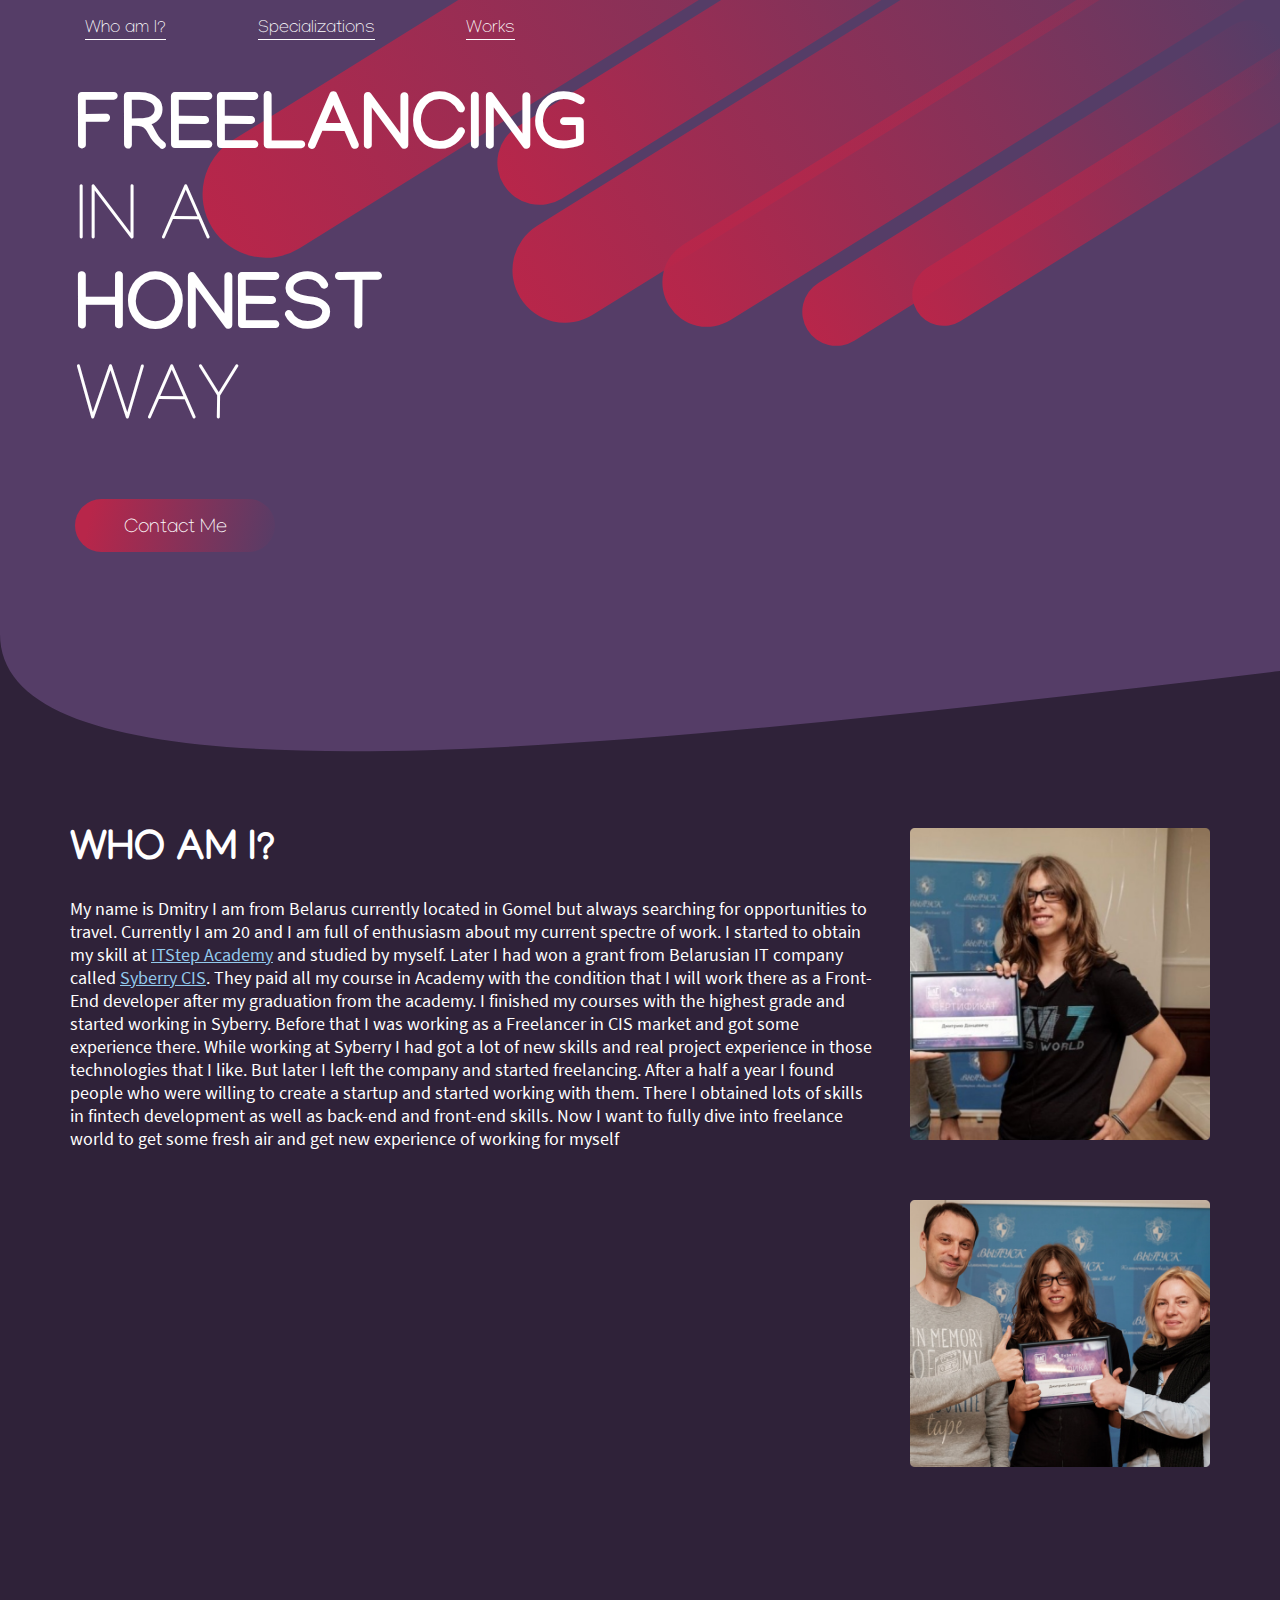
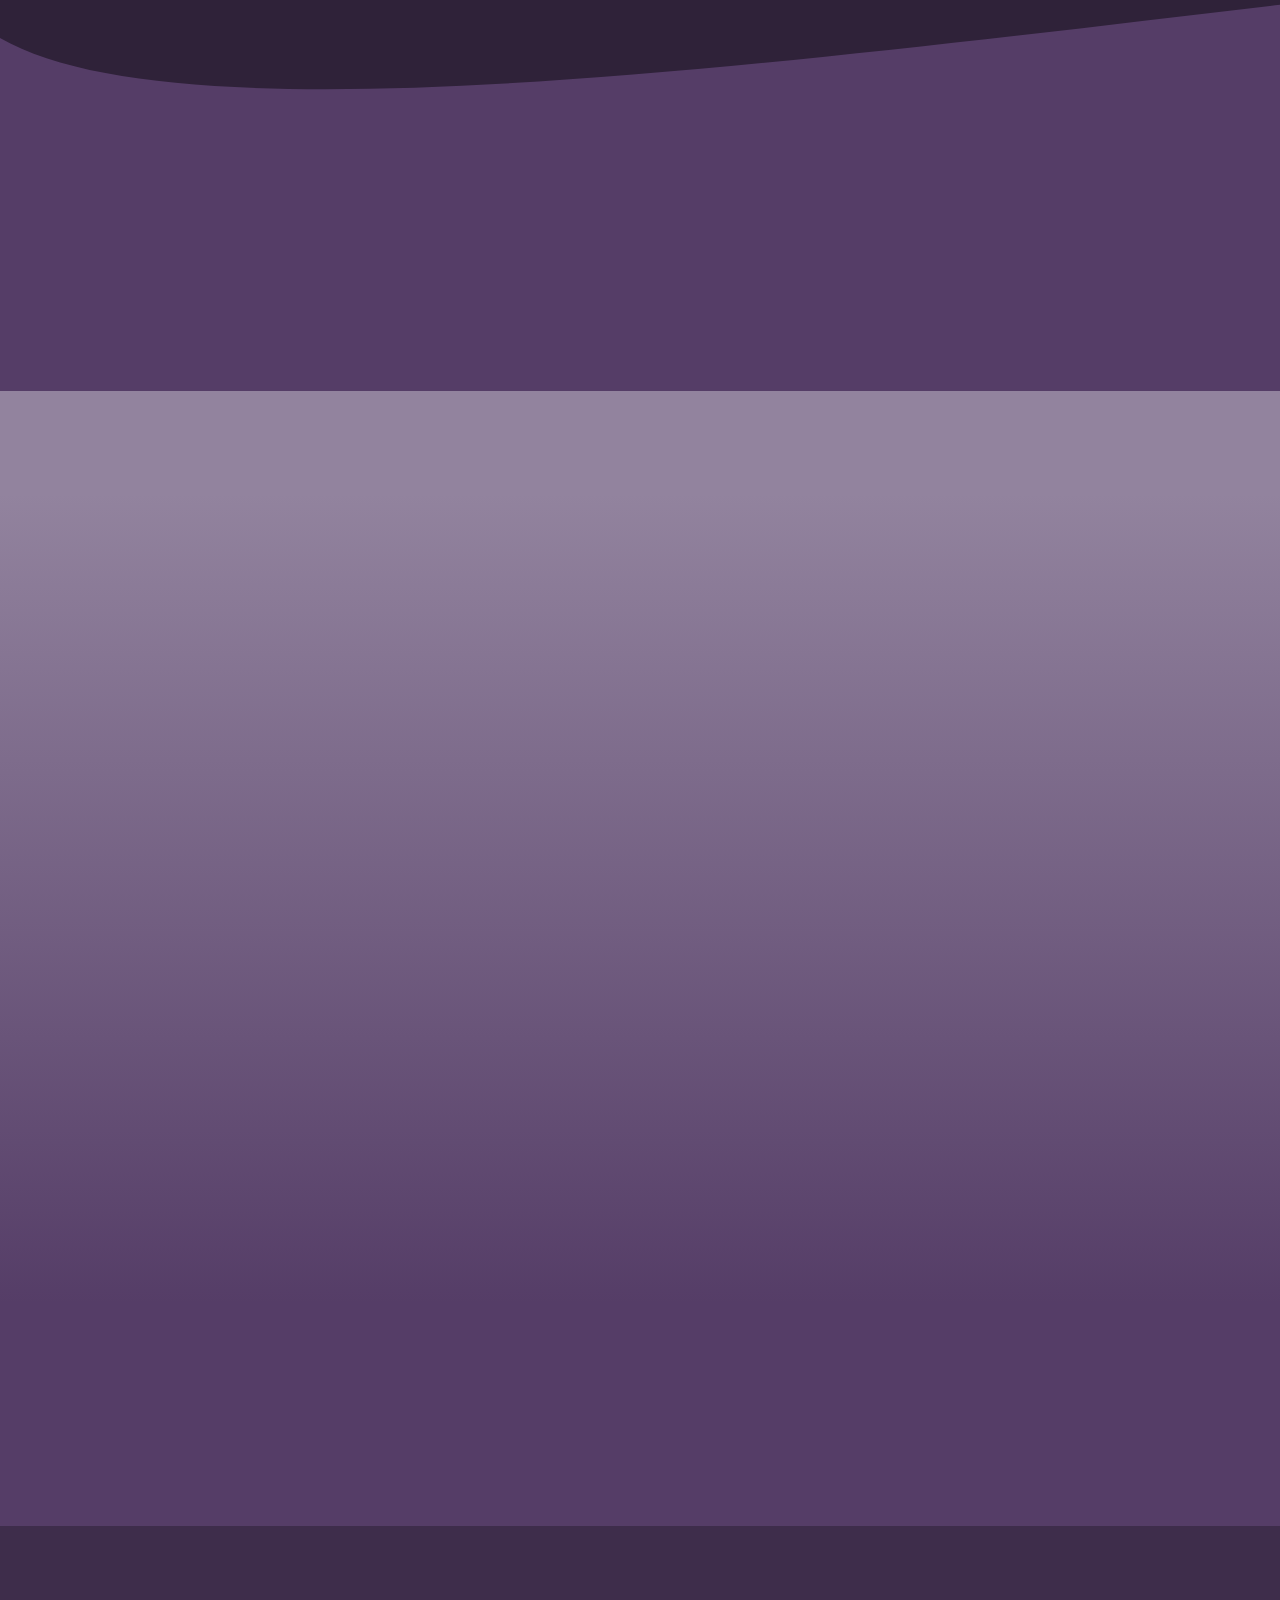
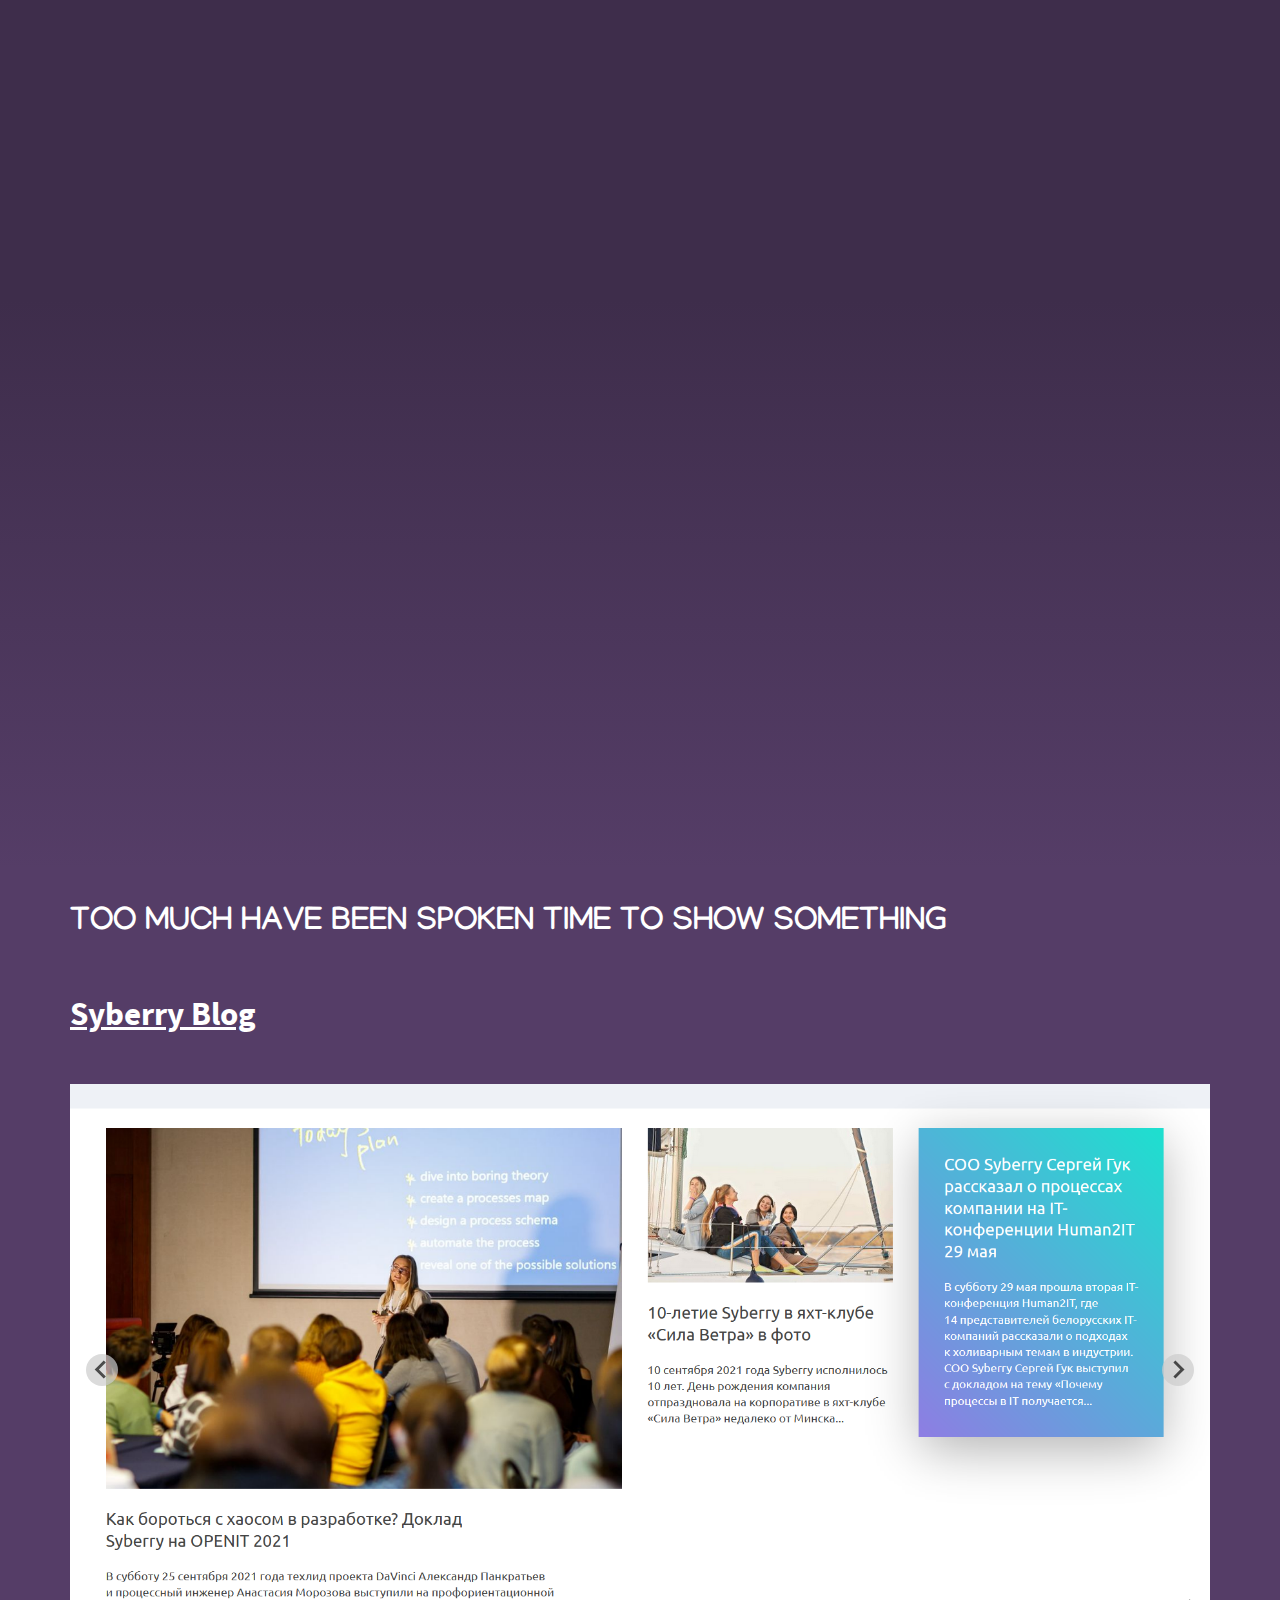
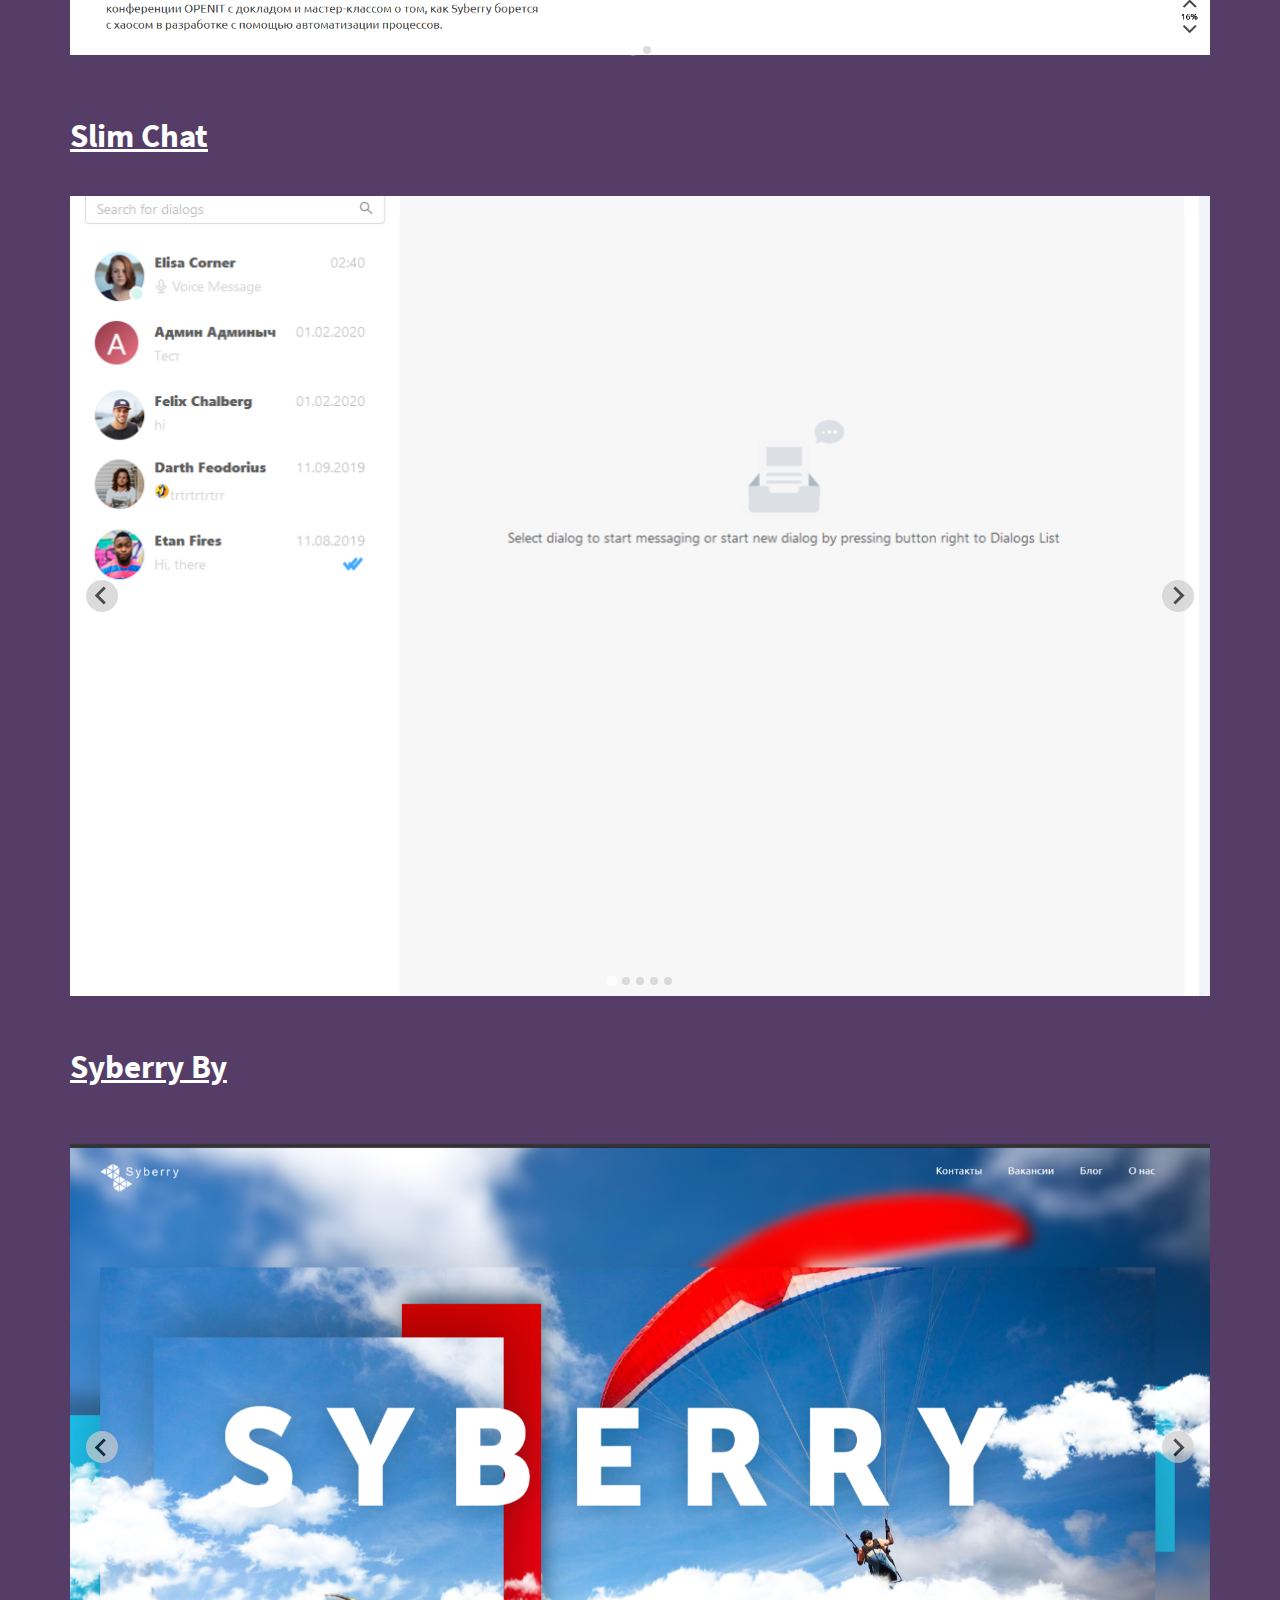
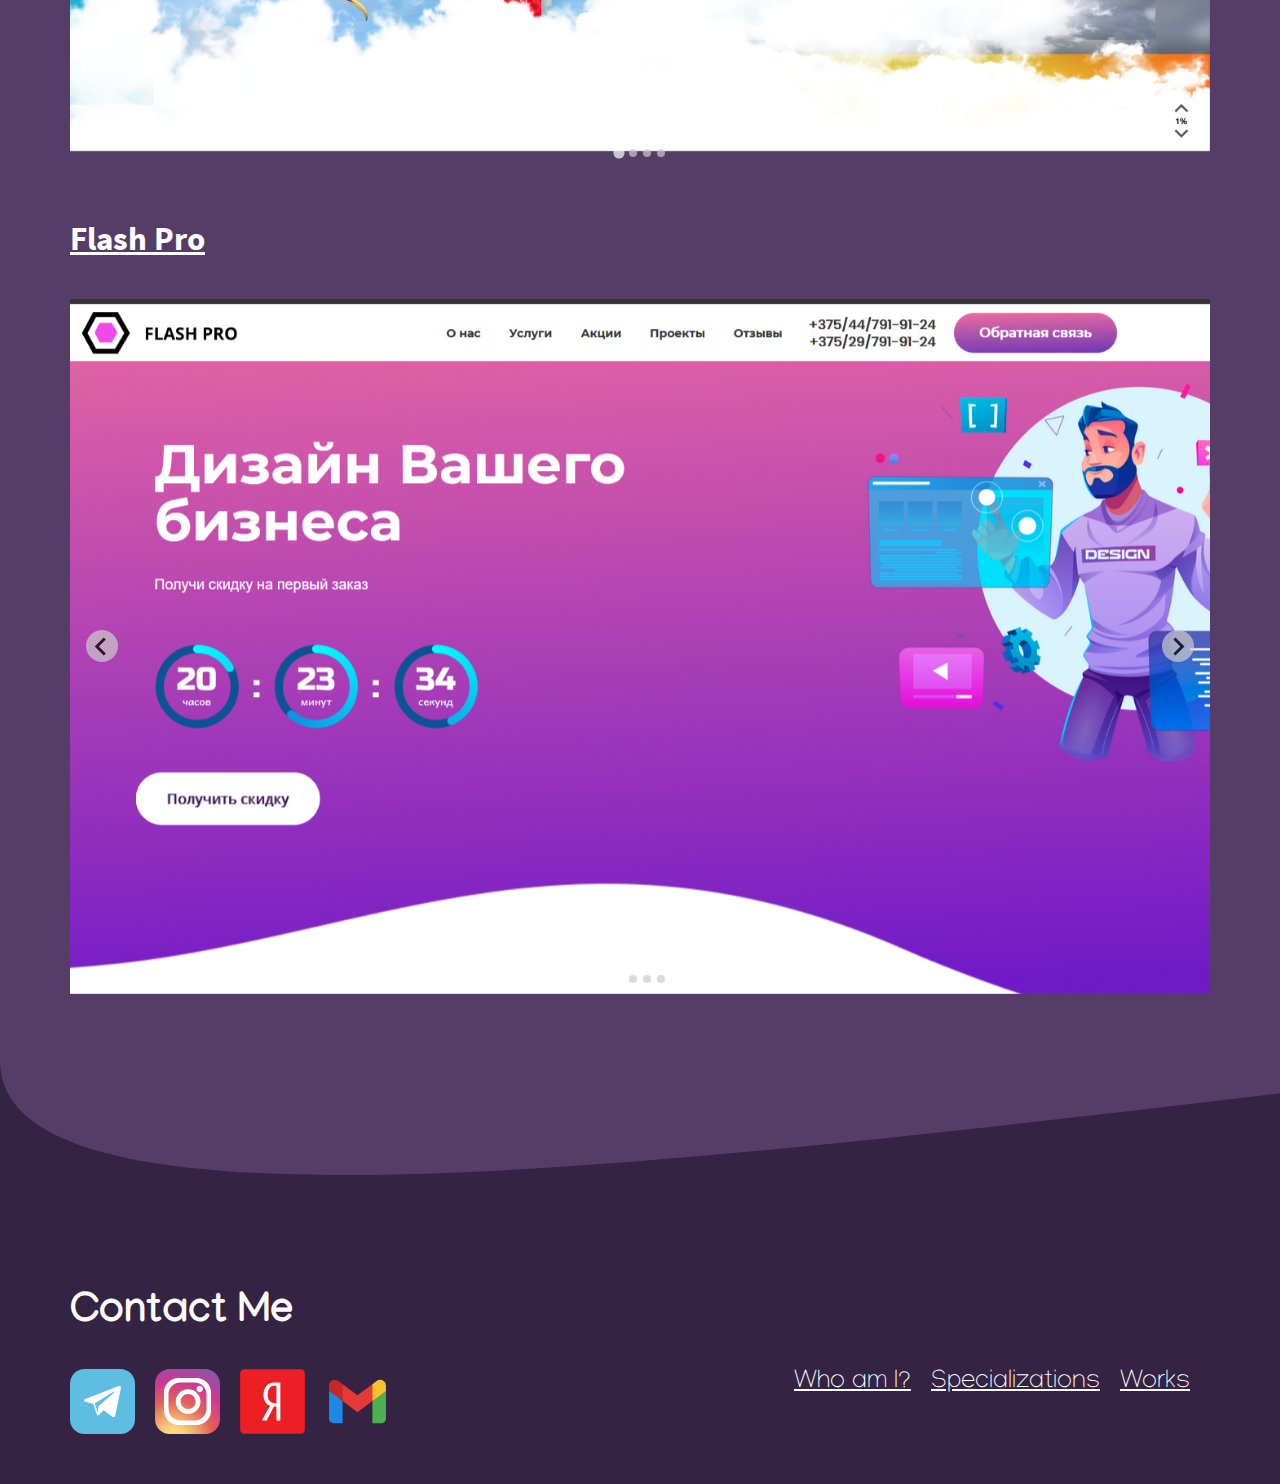
==== index-en.html @ 9a0b32b3 "Add russian version & update info" ====
<!doctype html>
<html lang="en">
<head>
    <meta charset="UTF-8">
    <meta name="viewport"
          content="width=device-width, user-scalable=no, initial-scale=1.0, maximum-scale=1.0, minimum-scale=1.0">
    <meta http-equiv="X-UA-Compatible" content="ie=edge">
    <title>Dmitry Dancevich</title>
    <link rel="stylesheet" href="assets/css/index.css" type="text/css">
</head>
<body>
<header class="header container">
    <nav class="nav animate__animated animate__fadeInDown">
        <a href="#whoami" class="link--scroll nav__item">Who am I?</a>
        <a href="#technologies" class="link--scroll nav__item">Specializations</a>
        <a href="#works" class="link--scroll nav__item">Works</a>
    </nav>
    <div class="header-heading">
        <p class="header-heading__bold animate__animated animate__fadeInLeft">FREELANCING</p>
        <p class="animate__fadeInLeft animate__animated">IN A</p>
        <p class="header-heading__bold animate__animated header-heading__bold--type animate__fadeInLeft">
            HONEST
        </p>
        <p class="animate__fadeInLeft animate__animated">WAY</p>
    </div>
    <a href="mailto:pvrvd0x-mail@yandex.ru" class="header-contact animate__fadeInUp animate__animated">
        <span class="header-contact__text">
            Contact Me
        </span>
    </a>
    <div class="stars">
        <img src="assets/img/star.svg" alt="" class="stars__star animate__animated animate__fadeInTopRight">
        <img src="assets/img/star.svg" alt="" class="stars__star animate__animated animate__fadeInTopRight">
        <img src="assets/img/star.svg" alt="" class="stars__star animate__animated animate__fadeInTopRight">
        <img src="assets/img/star.svg" alt="" class="stars__star animate__animated animate__fadeInTopRight">
        <img src="assets/img/star.svg" alt="" class="stars__star animate__animated animate__fadeInTopRight">
        <img src="assets/img/star.svg" alt="" class="stars__star animate__animated animate__fadeInTopRight">
    </div>
</header>
<main>
    <section id="whoami" class="who-am-i">
        <div class="who-am-i__body">
            <div class="container">
                <div class="who-am-i-columns">
                    <div class="who-am-i-column">
                        <div class="who-am-i-column-item">
                            <h1 class="who-am-i-column-item__title wow animate__animated animate__fadeInLeft">WHO AM I?</h1>
                            <p class="who-am-i-column-item__text wow animate__animated animate__fadeInLeft">
                                My name is Dmitry I am from Belarus currently located in Gomel but always searching for opportunities to travel. Currently I am 20 and I am full of enthusiasm about my current spectre of work.
                                I started to obtain my skill at
                                <a href="https://itstep.by" class="who-am-i-column-item__link">ITStep Academy</a> and studied by myself. Later I had won a grant from Belarusian IT company called
                                <a href="https://syberry.by" class="who-am-i-column-item__link">Syberry CIS</a>. They paid all my course
                                in Academy with the condition that I will work there as a Front-End developer after my graduation from the academy. I finished my courses with the highest grade and started working in Syberry. Before that I was working as a Freelancer in CIS market and got some experience there. While working at Syberry I had got a lot of new skills and real project experience in those technologies that I like. But later I left the company and started freelancing. After a half a year I found people who were willing to create a startup and started working with them. There I obtained lots of skills in fintech development as well as back-end and front-end skills. Now I want to fully dive into freelance world to get some fresh air and get new experience of working for myself
                            </p>
                            <br>
                            <p class="who-am-i-column-item__text wow animate__animated animate__fadeInLeft">
                                All that time took me for about 2 years of unending practice and development of my soft and hard skills. I can say that most of the tasks that are there in the Web can be easily handled by me.
                                I am full of enthusiasm to work and develop my skill with new projects and people. During this 2 years I have learnt a lot of new in the World of Web Development and learnt to obtain new skills super fast and this is the object of my pride
                            </p>
                        </div>
                        <div class="who-am-i-column-item">
                            <h1 class="who-am-i-column-item__title wow animate__animated animate__fadeInLeft">WHAT DO I OFFER</h1>
                            <p class="who-am-i-column-item__text wow animate__animated animate__fadeInLeft">
                                I specialize in Web Development and UI/UX Design. I have obtained all my skills during my study at ITStep Academy while attending school. My strengths are: FrontEnd, Backend applications and UI Mockups/Wireframes creation. Mostly I like these directions in the whole spectre of my interests.
                            </p>
                        </div>
                    </div>
                    <div class="who-am-i-column display-md-block">
                        <div class="who-am-i-column-item">
                            <img src="assets/img/who-am-i-img-1.png" alt="Error" class="who-am-i-column-item__img animate__animated animate__fadeInRight">
                        </div>
                        <div class="who-am-i-column-item">
                            <img src="assets/img/who-am-i-img-2.png" alt="Error" class="who-am-i-column-item__img animate__animated animate__fadeInRight">
                        </div>
                    </div>
                </div>
            </div>
        </div>
    </section>
    <section id="technologies" class="technologies">
        <h1 class="technologies__title wow animate__animated animate__fadeInDown">WITH WHAT TECHNOLOGIES DO I WORK</h1>
        <h4 class="technologies__subtitle wow animate__animated animate__fadeInDown">All technologies I fell in love with and which are my cores right now</h4>
        <h3 class="technologies__section-title wow animate__animated animate__fadeInUp">Front-End</h3>
        <div class="technologies-block front-end">
            <div class="technologies-items container">
                <div class="technologies-item animate__animated wow animate__fadeInUp technologies-item--js">
                    <img src="assets/img/js.svg" alt="" class="technologies-item__img">
                    <h3 class="technologies-item__title">JavaScript</h3>
                    <span class="technologies-item__text">
                        JavaScript is my favourite programming language and I use it on a regular basis. I have a lot of experience of working with it and developing awesome interfaces with it
                    </span>
                </div>
                <div class="technologies-item animate__animated wow animate__fadeInUp technologies-item--react" data-wow-delay=".5s">
                    <img src="assets/img/react.svg" alt="" class="technologies-item__img">
                    <h3 class="technologies-item__title">React</h3>
                    <span class="technologies-item__text">
                        I consider React as the best JavaScript library at the moment so I really like its simplicity and excellently supported ecosystem
                    </span>
                </div>
                <div class="technologies-item animate__animated wow animate__fadeInUp technologies-item--bulma" data-wow-delay="1s">
                    <img src="assets/img/bulma.svg" alt="" class="technologies-item__img">
                    <h3 class="technologies-item__title">Bulma</h3>
                    <span class="technologies-item__text">
                        Bulma is a brand new CSS library with a lot of usable components and styles. It is built on flexbox what makes it a perfect choice for me
                    </span>
                </div>
                <div class="technologies-item animate__animated wow animate__fadeInUp technologies-item--bootstrap" data-wow-delay="1.5s">
                    <img src="assets/img/bootstrap.svg" alt="" class="technologies-item__img">
                    <h3 class="technologies-item__title">Bootstrap</h3>
                    <span class="technologies-item__text">
                        Bootstrap is №2 CSS Library for me. I choose bootstrap when if it is required by the conditions of project or for better code support (Because Bootstrap is more popular than Bulma)
                    </span>
                </div>
                <div class="technologies-item animate__animated wow animate__fadeInUp technologies-item--jquery" data-wow-delay="2s">
                    <img src="assets/img/jquery.svg" alt="" class="technologies-item__img">
                    <h3 class="technologies-item__title">jQuery</h3>
                    <span class="technologies-item__text">
                        Despite jQuery is rather old for modern Front-End but sometimes some projects need it. And happily I have both experience in it and the experience of doing the same things in vanilla JS
                    </span>
                </div>
                <div class="technologies-item animate__animated wow animate__fadeInUp technologies-item--angular" data-wow-delay="2.5s">
                    <img src="assets/img/angular.svg" alt="" class="technologies-item__img">
                    <h3 class="technologies-item__title">Angular</h3>
                    <span class="technologies-item__text">
                        Angular is quite a handy solution for large applications. I got acquainted with it during my work in Fintech startup and liked its architecture.
                    </span>
                </div>
            </div>
        </div>
        <h3 class="technologies__section-title wow animate__animated animate__fadeInUp">Back-End</h3>
        <div class="technologies-block back-end">
            <div class="technologies-items container">
                <div class="technologies-item wow animate__animated animate__fadeInUp technologies-item--node">
                    <img src="assets/img/node.svg" alt="" class="technologies-item__img">
                    <h3 class="technologies-item__title">NodeJS</h3>
                    <span class="technologies-item__text">
                        As JavaScript is my favourite language I prefer using NodeJS as a Back-End platform for my applications. It is really fast and comfortable to work with
                    </span>
                </div>
                <div class="technologies-item wow animate__animated animate__fadeInUp technologies-item--php" data-wow-delay=".5s">
                    <img src="assets/img/php.svg" alt="" class="technologies-item__img">
                    <h3 class="technologies-item__title">PHP</h3>
                    <span class="technologies-item__text">
                        PHP is still the most usable language for back-end in question of developing projects of any scale. I like it and use regularly
                    </span>
                </div>
                <div class="technologies-item wow animate__animated animate__fadeInUp technologies-item--opencart" data-wow-delay="1s">
                    <img src="assets/img/opencart.svg" alt="" class="technologies-item__img">
                    <h3 class="technologies-item__title">Opencart</h3>
                    <span class="technologies-item__text">
                        Opencart is a great choice for ecommerce website and in my projects in these are usually built on it
                    </span>
                </div>
                <div class="technologies-item wow animate__animated animate__fadeInUp technologies-item--wordpress" data-wow-delay="1.5s">
                    <img src="assets/img/wordpress.svg" alt="" class="technologies-item__img">
                    <h3 class="technologies-item__title">Wordpress</h3>
                    <span class="technologies-item__text">
                        Wordpress is the most popular CMS at the moment and it gives the ability to quickly create website with everything needed
                    </span>
                </div>
                <div class="technologies-item wow animate__animated animate__fadeInUp technologies-item--python" data-wow-delay="2s">
                    <img src="assets/img/python.svg" alt="" class="technologies-item__img">
                    <h3 class="technologies-item__title">Python</h3>
                    <span class="technologies-item__text">
                        Python is world's most popular language nowadays and is used in variety of spheres. The syntax and developing speed are tremendous and I adore using it.
                    </span>
                </div>
                <div class="technologies-item wow animate__animated animate__fadeInUp technologies-item--django" data-wow-delay="2.5s">
                    <img src="assets/img/django.svg" alt="" class="technologies-item__img">
                    <h3 class="technologies-item__title">DJango</h3>
                    <span class="technologies-item__text">
                        Django is the most popular Python Web Framework for back-end. The architecture makes its extremely usable and supportable and these features are the most important to me.
                    </span>
                </div>
            </div>
        </div>
    </section>
    <section id="works" class="works">
        <div class="container">
            <h1 class="works__title">TOO MUCH HAVE BEEN SPOKEN TIME TO SHOW SOMETHING</h1>
            <div class="works-work">
                <h4 class="works-work__title"><a href="https://blog.syberry.by" class="works-work__link">Syberry Blog</a></h4>
                <div class="works-work-slider syberry-blog splide">
                    <div class="works-work-slider__track splide__track">
                        <div class="works-work-slider__list splide__list">
                            <div class="works-work-slider__slide splide__slide">
                                <img src="assets/img/syberry-blog/slide01.PNG" alt="" class="works-work-slider__img">
                            </div>
                            <div class="works-work-slider__slide splide__slide">
                                <img src="assets/img/syberry-blog/slide02.PNG" alt="" class="works-work-slider__img">
                            </div>
                        </div>
                    </div>
                </div>
            </div>
            <div class="works-work">
                <h4 class="works-work__title"><a href="https://slim-chat.herokuapp.com" class="works-work__link">Slim Chat</a></h4>
                <div class="works-work-slider slim-chat splide">
                    <div class="works-work-slider__track splide__track">
                        <div class="works-work-slider__list splide__list">
                            <div class="works-work-slider__slide splide__slide">
                                <img src="assets/img/slim-chat/slide01.PNG" alt="" class="works-work-slider__img">
                            </div>
                            <div class="works-work-slider__slide splide__slide">
                                <img src="assets/img/slim-chat/slide02.PNG" alt="" class="works-work-slider__img">
                            </div>
                            <div class="works-work-slider__slide splide__slide">
                                <img src="assets/img/slim-chat/slide03.PNG" alt="" class="works-work-slider__img">
                            </div>
                            <div class="works-work-slider__slide splide__slide">
                                <img src="assets/img/slim-chat/slide04.PNG" alt="" class="works-work-slider__img">
                            </div>
                            <div class="works-work-slider__slide splide__slide">
                                <img src="assets/img/slim-chat/slide05.PNG" alt="" class="works-work-slider__img">
                            </div>
                        </div>
                    </div>
                </div>
            </div>
            <div class="works-work">
                <h4 class="works-work__title"><a href="https://syberry.by" class="works-work__link">Syberry By</a></h4>
                <div class="works-work-slider syberry-by splide">
                    <div class="works-work-slider__track splide__track">
                        <div class="works-work-slider__list splide__list">
                            <div class="works-work-slider__slide splide__slide">
                                <img src="assets/img/syberry-by/slide01.PNG" alt="" class="works-work-slider__img">
                            </div>
                            <div class="works-work-slider__slide splide__slide">
                                <img src="assets/img/syberry-by/slide02.PNG" alt="" class="works-work-slider__img">
                            </div>
                            <div class="works-work-slider__slide splide__slide">
                                <img src="assets/img/syberry-by/slide03.PNG" alt="" class="works-work-slider__img">
                            </div>
                            <div class="works-work-slider__slide splide__slide">
                                <img src="assets/img/syberry-by/slide04.PNG" alt="" class="works-work-slider__img">
                            </div>
                        </div>
                    </div>
                </div>
            </div>
            <div class="works-work">
                <h4 class="works-work__title"><a href="https://flash-pro.by" class="works-work__link">Flash Pro</a></h4>
                <div class="works-work-slider flash-pro splide">
                    <div class="works-work-slider__track splide__track">
                        <div class="works-work-slider__list splide__list">
                            <div class="works-work-slider__slide splide__slide">
                                <img src="assets/img/flash-pro/slide01.PNG" alt="" class="works-work-slider__img">
                            </div>
                            <div class="works-work-slider__slide splide__slide">
                                <img src="assets/img/flash-pro/slide02.PNG" alt="" class="works-work-slider__img">
                            </div>
                            <div class="works-work-slider__slide splide__slide">
                                <img src="assets/img/flash-pro/slide03.PNG" alt="" class="works-work-slider__img">
                            </div>
                            <div class="works-work-slider__slide splide__slide">
                                <img src="assets/img/flash-pro/slide04.PNG" alt="" class="works-work-slider__img">
                            </div>
                        </div>
                    </div>
                </div>
            </div>
        </div>
    </section>
</main>
<footer class="footer">
    <div class="footer__body">
        <div class="container">
            <h1 class="footer__title">Contact Me</h1>
            <div class="footer__links">
                <div class="footer-contacts">
                    <a href="https://t.me/DMessiah" class="footer-contacts__link">
                        <img src="assets/img/telegram.svg" alt="" class="footer-contacts__icon">
                    </a>
                    <a href="https://www.instagram.com/anarchy_son_/" class="footer-contacts__link">
                        <img src="assets/img/instagram.svg" alt="" class="footer-contacts__icon">
                    </a>
                    <a href="mailto:pvrvd0x-mail@yandex.ru" class="footer-contacts__link">
                        <img src="assets/img/yandex-mail.svg" alt="" class="footer-contacts__icon">
                    </a>
                    <a href="mailto:johnsneg03@gmail.com" class="footer-contacts__link">
                        <img src="assets/img/gmail.svg" alt="" class="footer-contacts__icon">
                    </a>
                </div>
                <div class="footer-nav">
                    <a href="#whoami" class="link--scroll footer-nav__link">Who am I?</a>
                    <a href="#technologies" data-id="technologies" class="link--scroll footer-nav__link">Specializations</a>
                    <a href="#works" data-id="works" class="link--scroll footer-nav__link">Works</a>
                </div>
            </div>
        </div>
    </div>
</footer>
<script src="assets/js/index.min.js"></script>
<script>
    new WOW().init();

    const splideOptions = {
        type         : 'loop',
        autoplay     : true,
        perPage      : 1,
        pauseOnHover : false,
        resetProgress: false,
    }

    document.querySelectorAll('.splide').forEach(element => {
        new Splide('.' + element.classList[1], splideOptions).mount();
    })
</script>
</body>
</html>
---- assets/css/index.css ----
html {
  box-sizing: border-box;
}

html, body {
  overflow-x: hidden;
}

*,
*::after,
*::before {
  box-sizing: inherit;
}

ul[class],
ol[class] {
  padding: 0;
}

body,
h1,
h2,
h3,
h4,
h5,
h6,
p,
ul[class],
ol[class],
li,
figure,
figcaption,
blockquote,
dl,
dd {
  margin: 0;
}

ul[class] {
  list-style: none;
}

img {
  display: block;
}

input,
button,
textarea,
select {
  font: inherit;
}

button {
  cursor: pointer;
  border: 0;
  background-color: transparent;
}

a {
  text-decoration: none;
  color: #FFFFFF;
}
a:focus {
  color: #FFFFFF;
}

html {
  scroll-behavior: smooth;
}

body {
  background-color: #553D67;
}

.container {
  padding-right: 15px;
  padding-left: 15px;
  margin-right: auto;
  margin-left: auto;
}

@media (min-width: 768px) {
  .container {
    width: 750px;
  }
}
@media (min-width: 992px) {
  .container {
    width: 970px;
  }
}
@media (min-width: 1200px) {
  .container {
    width: 1170px;
  }
}
@media screen and (max-width: 768px) {
  .display-md-block {
    display: none;
  }
}
@media screen and (min-width: 768px) {
  .display-md-block {
    display: block;
  }
}

@font-face {
  font-family: "Manjari";
  src: url("../fonts/Manjari-Regular.ttf") format("truetype");
}
@font-face {
  font-family: "Manjari-Thin";
  src: url("../fonts/Manjari-Thin.ttf") format("truetype");
}
@font-face {
  font-family: "Manjari-Bold";
  src: url("../fonts/Manjari-Bold.ttf") format("truetype");
}
@font-face {
  font-family: "Source-Sans-Regular";
  src: url("../fonts/SourceSansPro-Regular.ttf") format("truetype");
}
@font-face {
  font-family: "Source-Sans-Bold";
  src: url("../fonts/SourceSansPro-Bold.ttf") format("truetype");
}
.header {
  display: flex;
  flex-direction: column;
  padding: 20px;
}

.nav {
  padding: 0 10px;
  display: flex;
  justify-content: space-between;
  position: relative;
  font-size: 14px;
}
.nav__item {
  font-family: "Manjari-Thin", sans-serif;
  position: relative;
}
.nav__item::after {
  display: block;
  content: "";
  position: absolute;
  height: 1px;
  width: 100%;
  bottom: -1px;
  background-color: #FFFFFF;
}
@media screen and (min-width: 768px) {
  .nav {
    width: 450px;
    font-size: 18px;
  }
}

.header-heading {
  color: #FFFFFF;
  font-family: "Manjari-Thin";
  font-size: 45px;
  margin-top: 50px;
  font-weight: 100;
}
.header-heading__bold {
  font-family: "Manjari-Bold";
  font-weight: 900;
}
@media screen and (min-width: 768px) {
  .header-heading {
    font-size: 80px;
  }
}

.header-contact {
  background: linear-gradient(101.74deg, #b8264a 8.53%, transparent 101.26%);
  -webkit-border-radius: 60px;
  -moz-border-radius: 60px;
  border-radius: 60px;
  width: 200px;
  padding: 12px 30px;
  margin: 50px auto auto;
}
.header-contact__text {
  font-family: "Manjari-Thin", sans-serif;
  font-weight: 100;
  color: #FFFFFF;
  font-size: 20px;
  margin-top: 7px;
  display: block;
  text-align: center;
}
@media screen and (min-width: 576px) {
  .header-contact {
    margin: 50px 0 0;
  }
}

.stars {
  position: absolute;
  z-index: -1;
  top: 0;
  right: 0;
  width: 100%;
  height: 100%;
}
.stars__star {
  position: absolute;
  transition: transform 0.5s ease-in-out, left 0.5s ease-in-out, top 0.5s ease-in-out;
}
.stars__star:nth-child(1) {
  top: -107px;
  left: 55px;
  width: 400px;
}
.stars__star:nth-child(2) {
  width: 300px;
  left: 150px;
  top: -15px;
}
.stars__star:nth-child(3) {
  width: 445px;
  left: 160px;
  top: -15px;
}
.stars__star:nth-child(4) {
  width: 335px;
  left: 250px;
  top: 40px;
}
.stars__star:nth-child(5) {
  width: 185px;
  top: 185px;
  left: 270px;
}
.stars__star:nth-child(6) {
  width: 148px;
  top: 205px;
  left: 305px;
}
@media screen and (min-width: 768px) {
  .stars__star:nth-child(1) {
    top: -25vw;
    left: -30vw;
    width: calc(400px + 50%);
  }
  .stars__star:nth-child(2) {
    width: calc(300px + 50%);
    left: -2vw;
    top: -20vw;
  }
  .stars__star:nth-child(3) {
    width: calc(445px + 50%);
    left: 0;
    top: -18vw;
  }
  .stars__star:nth-child(4) {
    width: calc(335px + 50%);
    left: 12vw;
    top: -10vw;
  }
  .stars__star:nth-child(5) {
    width: calc(185px + 50%);
    top: 5vw;
    left: 30vw;
  }
  .stars__star:nth-child(6) {
    width: calc(148px + 50%);
    top: 9vw;
    left: 35vw;
  }
}
@media screen and (min-width: 992px) {
  .stars__star:nth-child(1) {
    top: -350px;
    left: -310px;
    width: 900px;
  }
  .stars__star:nth-child(2) {
    width: 600px;
    left: -15px;
    top: -200px;
  }
  .stars__star:nth-child(3) {
    width: 745px;
    left: 0;
    top: -180px;
  }
  .stars__star:nth-child(4) {
    width: 632px;
    left: 150px;
    top: -100px;
  }
  .stars__star:nth-child(5) {
    width: 482px;
    top: 20px;
    left: 290px;
  }
  .stars__star:nth-child(6) {
    width: 445px;
    top: 25px;
    left: 400px;
  }
}
@media screen and (min-width: 576px) {
  .stars {
    width: 75%;
  }
}
@media screen and (min-width: 768px) {
  .stars {
    width: 60%;
  }
}

.footer {
  position: relative;
}
.footer::before {
  display: block;
  content: "";
  min-width: 1922px;
  min-height: 215px;
  position: relative;
  width: 100%;
  height: 20vw;
  background-image: url("../img/footer-top-wave.svg");
  background-size: cover;
  top: 0;
}
.footer__body {
  height: 100%;
  width: 100%;
  background-color: #342342;
  padding: 40px 0 50px;
}
.footer__title {
  font-family: "Manjari-Bold", sans-serif;
  font-size: 42px;
  color: #FFFFFF;
  margin-bottom: 30px;
}
.footer__links {
  display: flex;
  flex-direction: column;
  justify-content: space-between;
}
@media screen and (min-width: 992px) {
  .footer__links {
    flex-direction: row;
  }
}
.footer-contacts {
  display: flex;
  flex-wrap: wrap;
  margin-bottom: 40px;
}
@media screen and (min-width: 992px) {
  .footer-contacts {
    margin-bottom: 0;
  }
}
.footer-contacts__link {
  display: block;
  margin-right: 20px;
}
.footer-contacts__icon {
  width: 50px;
  height: 50px;
}
@media screen and (min-width: 992px) {
  .footer-contacts__icon {
    width: 65px;
    height: 65px;
  }
}
.footer-nav {
  display: flex;
  flex-direction: column;
}
@media screen and (min-width: 992px) {
  .footer-nav {
    flex-direction: row;
  }
}
.footer-nav__link {
  font-family: "Manjari-Thin", sans-serif;
  font-size: 26px;
  text-decoration: underline;
}
.footer-nav__link:not(:last-child) {
  margin-bottom: 20px;
}
@media screen and (min-width: 992px) {
  .footer-nav__link {
    margin-right: 20px;
  }
}

.who-am-i {
  position: relative;
}
.who-am-i__body {
  height: 100%;
  width: 100%;
  background-color: #2F2239;
}
.who-am-i::before, .who-am-i::after {
  display: block;
  content: "";
  min-width: 1922px;
  min-height: 215px;
  position: relative;
  width: 100%;
  height: 20vw;
}
.who-am-i::before {
  background-image: url("../img/who-am-i-top-wave.svg");
  background-size: cover;
  top: 0;
}
.who-am-i::after {
  background-image: url("../img/who-am-i-bottom-wave.svg");
  background-size: cover;
  bottom: 0;
}
@media screen and (min-width: 768px) {
  .who-am-i .who-am-i-columns {
    display: flex;
  }
}
.who-am-i .who-am-i-column:not(:first-child) {
  margin-left: 30px;
}
.who-am-i .who-am-i-column-item:not(:first-child) {
  margin-top: 60px;
}
.who-am-i .who-am-i-column-item__title {
  font-size: 42px;
  font-family: "Manjari-Bold", sans-serif;
  color: #FFFFFF;
  margin-bottom: 20px;
}
.who-am-i .who-am-i-column-item__text {
  font-family: "Source-Sans-Regular", sans-serif;
  color: #FFFFFF;
  font-size: 18px;
}
.who-am-i .who-am-i-column-item__link {
  color: #93CAED;
  text-decoration: underline;
}
.who-am-i .who-am-i-column-item__img {
  max-width: 666px;
  max-height: 693px;
  width: 300px;
}

.technologies__title {
  font-family: "Manjari-Bold", sans-serif;
  color: #FFFFFF;
  text-align: center;
  font-size: 44px;
  margin-bottom: 20px;
}
.technologies__subtitle {
  font-family: "Source-Sans-Bold", sans-serif;
  color: #FFFFFF;
  text-align: center;
  font-size: 22px;
  font-weight: 700;
}
.technologies__section-title {
  font-family: "Manjari-Bold", sans-serif;
  color: #FFFFFF;
  font-size: 38px;
  margin: 50px auto 30px;
  text-align: center;
}
.technologies-block {
  margin-top: 60px;
  position: relative;
}
.technologies-block.front-end {
  background: linear-gradient(180deg, #92839E 10.5%, transparent 93.07%);
}
.technologies-block.back-end {
  background: linear-gradient(180deg, #3E2D4B 38.16%, transparent 96.31%);
}
.technologies-items {
  display: flex;
  flex-direction: column;
  align-items: center;
  padding: 40px 0;
}
@media screen and (min-width: 576px) {
  .technologies-items {
    flex-direction: row;
    flex-wrap: wrap;
    position: relative;
  }
}
.technologies-item {
  width: 260px;
  padding: 35px 10px;
  display: flex;
  flex-direction: column;
  align-items: center;
  border-radius: 32px;
  height: 430px;
  margin-bottom: 20px;
}
@media screen and (min-width: 576px) {
  .technologies-item {
    margin-right: 20px;
  }
}
.technologies-item__title {
  color: #FFFFFF;
  font-family: "Manjari-Bold", sans-serif;
  margin: 50px 0 25px;
  font-size: 36px;
}
@media screen and (min-width: 576px) {
  .technologies-item__title {
    font-size: 38px;
    margin: 30px 0 10px;
  }
}
.technologies-item__text {
  color: #FFFFFF;
  text-align: center;
  font-family: "Source-Sans-Bold", sans-serif;
  font-size: 16px;
}
@media screen and (min-width: 576px) {
  .technologies-item__text {
    font-size: 18px;
  }
}
.technologies-item__img {
  width: 170px;
  height: 125px;
}

.technologies-item--js {
  background: linear-gradient(154.28deg, #F7DF1E -22.64%, transparent 106.44%);
}
.technologies-item--react {
  background: linear-gradient(154.28deg, #2646B8 -22.64%, transparent 106.44%);
}
.technologies-item--bulma {
  background: linear-gradient(154.28deg, #00D1B2 -22.64%, transparent 106.44%);
}
.technologies-item--bootstrap {
  background: linear-gradient(154.28deg, #331642 -22.64%, transparent 106.44%);
}
.technologies-item--jquery {
  background: linear-gradient(154.28deg, #1a5bfa -22.64%, transparent 106.44%);
}
.technologies-item--angular {
  background: linear-gradient(154.28deg, #C3002F -22.64%, transparent 106.44%);
}
.technologies-item--node {
  background: linear-gradient(154.28deg, #539E43 -22.64%, transparent 106.44%);
}
.technologies-item--php {
  background: linear-gradient(154.28deg, #8B92BD -22.64%, transparent 106.44%);
}
.technologies-item--opencart {
  background: linear-gradient(154.28deg, #38C5F2 -22.64%, transparent 106.44%);
}
.technologies-item--wordpress {
  background: linear-gradient(154.28deg, #3498D8 -22.64%, transparent 106.44%);
}
.technologies-item--python {
  background: linear-gradient(154.28deg, #FFCA1D -22.64%, #347AB4 72.82%, transparent 106.44%);
}
.technologies-item--django {
  background: linear-gradient(154.28deg, #092E20 -22.64%, transparent 106.44%);
}

.works__title {
  font-family: "Manjari-Bold", sans-serif;
  color: #FFFFFF;
  font-size: 32px;
}
.works-work__title {
  font-family: "Source-Sans-Bold", sans-serif;
  color: #FFFFFF;
  font-size: 33px;
  margin: 50px 0 40px;
}
.works-work__link {
  text-decoration: underline;
}
.works-work-slider__track {
  max-width: 1700px;
  margin: auto;
}
.works-work-slider__slide {
  display: flex;
  align-items: center;
  max-height: 800px;
}
.works-work-slider__img {
  width: 100%;
}

.splide__container {
  box-sizing: border-box;
  position: relative;
}

.splide__list {
  -webkit-backface-visibility: hidden;
  backface-visibility: hidden;
  display: -ms-flexbox;
  display: flex;
  height: 100%;
  margin: 0 !important;
  padding: 0 !important;
  transform-style: preserve-3d;
}

.splide.is-initialized:not(.is-active) .splide__list {
  display: block;
}

.splide__pagination {
  -ms-flex-align: center;
  align-items: center;
  display: -ms-flexbox;
  display: flex;
  -ms-flex-wrap: wrap;
  flex-wrap: wrap;
  -ms-flex-pack: center;
  justify-content: center;
  margin: 0;
  pointer-events: none;
}

.splide__pagination li {
  display: inline-block;
  line-height: 1;
  list-style-type: none;
  margin: 0;
  pointer-events: auto;
}

.splide__progress__bar {
  width: 0;
}

.splide {
  outline: none;
  position: relative;
  visibility: hidden;
}

.splide.is-initialized, .splide.is-rendered {
  visibility: visible;
}

.splide__slide {
  -webkit-backface-visibility: hidden;
  backface-visibility: hidden;
  box-sizing: border-box;
  -ms-flex-negative: 0;
  flex-shrink: 0;
  list-style-type: none !important;
  margin: 0;
  outline: none;
  position: relative;
}

.splide__slide img {
  vertical-align: bottom;
}

.splide__slider {
  position: relative;
}

.splide__spinner {
  animation: splide-loading 1s linear infinite;
  border: 2px solid #999;
  border-left-color: transparent;
  border-radius: 50%;
  bottom: 0;
  display: inline-block;
  height: 20px;
  left: 0;
  margin: auto;
  position: absolute;
  right: 0;
  top: 0;
  width: 20px;
}

.splide__track {
  overflow: hidden;
  position: relative;
  z-index: 0;
}

@keyframes splide-loading {
  0% {
    transform: rotate(0);
  }
  to {
    transform: rotate(1turn);
  }
}
.splide--draggable > .splide__slider > .splide__track, .splide--draggable > .splide__track {
  -webkit-user-select: none;
  -ms-user-select: none;
  user-select: none;
}

.splide--fade > .splide__slider > .splide__track > .splide__list, .splide--fade > .splide__track > .splide__list {
  display: block;
}

.splide--fade > .splide__slider > .splide__track > .splide__list > .splide__slide, .splide--fade > .splide__track > .splide__list > .splide__slide {
  left: 0;
  opacity: 0;
  position: absolute;
  top: 0;
  z-index: 0;
}

.splide--fade > .splide__slider > .splide__track > .splide__list > .splide__slide.is-active, .splide--fade > .splide__track > .splide__list > .splide__slide.is-active {
  opacity: 1;
  position: relative;
  z-index: 1;
}

.splide--rtl {
  direction: rtl;
}

.splide--ttb.is-active > .splide__slider > .splide__track > .splide__list, .splide--ttb.is-active > .splide__track > .splide__list {
  display: block;
}

.splide__arrow {
  -ms-flex-align: center;
  align-items: center;
  background: #ccc;
  border: 0;
  border-radius: 50%;
  cursor: pointer;
  display: -ms-flexbox;
  display: flex;
  height: 2em;
  -ms-flex-pack: center;
  justify-content: center;
  opacity: 0.7;
  padding: 0;
  position: absolute;
  top: 50%;
  transform: translateY(-50%);
  width: 2em;
  z-index: 1;
}

.splide__arrow svg {
  fill: #000;
  height: 1.2em;
  width: 1.2em;
}

.splide__arrow:hover {
  opacity: 0.9;
}

.splide__arrow:focus {
  outline: none;
}

.splide__arrow--prev {
  left: 1em;
}

.splide__arrow--prev svg {
  transform: scaleX(-1);
}

.splide__arrow--next {
  right: 1em;
}

.splide__pagination {
  bottom: 0.5em;
  left: 0;
  padding: 0 1em;
  position: absolute;
  right: 0;
  z-index: 1;
}

.splide__pagination__page {
  background: #ccc;
  border: 0;
  border-radius: 50%;
  display: inline-block;
  height: 8px;
  margin: 3px;
  opacity: 0.7;
  padding: 0;
  transition: transform 0.2s linear;
  width: 8px;
}

.splide__pagination__page.is-active {
  background: #fff;
  transform: scale(1.4);
}

.splide__pagination__page:hover {
  cursor: pointer;
  opacity: 0.9;
}

.splide__pagination__page:focus {
  outline: none;
}

.splide__progress__bar {
  background: #ccc;
  height: 3px;
}

.splide--nav > .splide__slider > .splide__track > .splide__list > .splide__slide, .splide--nav > .splide__track > .splide__list > .splide__slide {
  border: 3px solid transparent;
  cursor: pointer;
}

.splide--nav > .splide__slider > .splide__track > .splide__list > .splide__slide.is-active, .splide--nav > .splide__track > .splide__list > .splide__slide.is-active {
  border: 3px solid #000;
}

.splide--nav > .splide__slider > .splide__track > .splide__list > .splide__slide:focus, .splide--nav > .splide__track > .splide__list > .splide__slide:focus {
  outline: none;
}

.splide--rtl > .splide__arrows .splide__arrow--prev, .splide--rtl > .splide__slider > .splide__track > .splide__arrows .splide__arrow--prev, .splide--rtl > .splide__track > .splide__arrows .splide__arrow--prev {
  left: auto;
  right: 1em;
}

.splide--rtl > .splide__arrows .splide__arrow--prev svg, .splide--rtl > .splide__slider > .splide__track > .splide__arrows .splide__arrow--prev svg, .splide--rtl > .splide__track > .splide__arrows .splide__arrow--prev svg {
  transform: scaleX(1);
}

.splide--rtl > .splide__arrows .splide__arrow--next, .splide--rtl > .splide__slider > .splide__track > .splide__arrows .splide__arrow--next, .splide--rtl > .splide__track > .splide__arrows .splide__arrow--next {
  left: 1em;
  right: auto;
}

.splide--rtl > .splide__arrows .splide__arrow--next svg, .splide--rtl > .splide__slider > .splide__track > .splide__arrows .splide__arrow--next svg, .splide--rtl > .splide__track > .splide__arrows .splide__arrow--next svg {
  transform: scaleX(-1);
}

.splide--ttb > .splide__arrows .splide__arrow, .splide--ttb > .splide__slider > .splide__track > .splide__arrows .splide__arrow, .splide--ttb > .splide__track > .splide__arrows .splide__arrow {
  left: 50%;
  transform: translate(-50%);
}

.splide--ttb > .splide__arrows .splide__arrow--prev, .splide--ttb > .splide__slider > .splide__track > .splide__arrows .splide__arrow--prev, .splide--ttb > .splide__track > .splide__arrows .splide__arrow--prev {
  top: 1em;
}

.splide--ttb > .splide__arrows .splide__arrow--prev svg, .splide--ttb > .splide__slider > .splide__track > .splide__arrows .splide__arrow--prev svg, .splide--ttb > .splide__track > .splide__arrows .splide__arrow--prev svg {
  transform: rotate(-90deg);
}

.splide--ttb > .splide__arrows .splide__arrow--next, .splide--ttb > .splide__slider > .splide__track > .splide__arrows .splide__arrow--next, .splide--ttb > .splide__track > .splide__arrows .splide__arrow--next {
  bottom: 1em;
  top: auto;
}

.splide--ttb > .splide__arrows .splide__arrow--next svg, .splide--ttb > .splide__slider > .splide__track > .splide__arrows .splide__arrow--next svg, .splide--ttb > .splide__track > .splide__arrows .splide__arrow--next svg {
  transform: rotate(90deg);
}

.splide--ttb > .splide__pagination, .splide--ttb > .splide__slider > .splide__pagination {
  bottom: 0;
  display: -ms-flexbox;
  display: flex;
  -ms-flex-direction: column;
  flex-direction: column;
  left: auto;
  padding: 1em 0;
  right: 0.5em;
  top: 0;
}

/*!
* animate.css - https://animate.style/
* Version - 4.1.1
* Licensed under the MIT license - http://opensource.org/licenses/MIT
*
* Copyright (c) 2020 Animate.css
*/
:root {
  --animate-duration: 1s;
  --animate-delay: 1s;
  --animate-repeat: 1;
}

.animate__animated {
  -webkit-animation-duration: 1s;
  animation-duration: 1s;
  -webkit-animation-duration: var(--animate-duration);
  animation-duration: var(--animate-duration);
  -webkit-animation-fill-mode: both;
  animation-fill-mode: both;
}

.animate__animated.animate__infinite {
  -webkit-animation-iteration-count: infinite;
  animation-iteration-count: infinite;
}

.animate__animated.animate__repeat-1 {
  -webkit-animation-iteration-count: 1;
  animation-iteration-count: 1;
  -webkit-animation-iteration-count: var(--animate-repeat);
  animation-iteration-count: var(--animate-repeat);
}

.animate__animated.animate__repeat-2 {
  -webkit-animation-iteration-count: 2;
  animation-iteration-count: 2;
  -webkit-animation-iteration-count: calc(var(--animate-repeat) * 2);
  animation-iteration-count: calc(var(--animate-repeat) * 2);
}

.animate__animated.animate__repeat-3 {
  -webkit-animation-iteration-count: 3;
  animation-iteration-count: 3;
  -webkit-animation-iteration-count: calc(var(--animate-repeat) * 3);
  animation-iteration-count: calc(var(--animate-repeat) * 3);
}

.animate__animated.animate__delay-1s {
  -webkit-animation-delay: 1s;
  animation-delay: 1s;
  -webkit-animation-delay: var(--animate-delay);
  animation-delay: var(--animate-delay);
}

.animate__animated.animate__delay-2s {
  -webkit-animation-delay: 2s;
  animation-delay: 2s;
  -webkit-animation-delay: calc(var(--animate-delay) * 2);
  animation-delay: calc(var(--animate-delay) * 2);
}

.animate__animated.animate__delay-3s {
  -webkit-animation-delay: 3s;
  animation-delay: 3s;
  -webkit-animation-delay: calc(var(--animate-delay) * 3);
  animation-delay: calc(var(--animate-delay) * 3);
}

.animate__animated.animate__delay-4s {
  -webkit-animation-delay: 4s;
  animation-delay: 4s;
  -webkit-animation-delay: calc(var(--animate-delay) * 4);
  animation-delay: calc(var(--animate-delay) * 4);
}

.animate__animated.animate__delay-5s {
  -webkit-animation-delay: 5s;
  animation-delay: 5s;
  -webkit-animation-delay: calc(var(--animate-delay) * 5);
  animation-delay: calc(var(--animate-delay) * 5);
}

.animate__animated.animate__faster {
  -webkit-animation-duration: 0.5s;
  animation-duration: 0.5s;
  -webkit-animation-duration: calc(var(--animate-duration) / 2);
  animation-duration: calc(var(--animate-duration) / 2);
}

.animate__animated.animate__fast {
  -webkit-animation-duration: 0.8s;
  animation-duration: 0.8s;
  -webkit-animation-duration: calc(var(--animate-duration) * 0.8);
  animation-duration: calc(var(--animate-duration) * 0.8);
}

.animate__animated.animate__slow {
  -webkit-animation-duration: 2s;
  animation-duration: 2s;
  -webkit-animation-duration: calc(var(--animate-duration) * 2);
  animation-duration: calc(var(--animate-duration) * 2);
}

.animate__animated.animate__slower {
  -webkit-animation-duration: 3s;
  animation-duration: 3s;
  -webkit-animation-duration: calc(var(--animate-duration) * 3);
  animation-duration: calc(var(--animate-duration) * 3);
}

@media print, (prefers-reduced-motion: reduce) {
  .animate__animated {
    -webkit-animation-duration: 1ms !important;
    animation-duration: 1ms !important;
    -webkit-transition-duration: 1ms !important;
    transition-duration: 1ms !important;
    -webkit-animation-iteration-count: 1 !important;
    animation-iteration-count: 1 !important;
  }

  .animate__animated[class*=Out] {
    opacity: 0;
  }
}
/* Attention seekers  */
@-webkit-keyframes bounce {
  from, 20%, 53%, to {
    -webkit-animation-timing-function: cubic-bezier(0.215, 0.61, 0.355, 1);
    animation-timing-function: cubic-bezier(0.215, 0.61, 0.355, 1);
    -webkit-transform: translate3d(0, 0, 0);
    transform: translate3d(0, 0, 0);
  }
  40%, 43% {
    -webkit-animation-timing-function: cubic-bezier(0.755, 0.05, 0.855, 0.06);
    animation-timing-function: cubic-bezier(0.755, 0.05, 0.855, 0.06);
    -webkit-transform: translate3d(0, -30px, 0) scaleY(1.1);
    transform: translate3d(0, -30px, 0) scaleY(1.1);
  }
  70% {
    -webkit-animation-timing-function: cubic-bezier(0.755, 0.05, 0.855, 0.06);
    animation-timing-function: cubic-bezier(0.755, 0.05, 0.855, 0.06);
    -webkit-transform: translate3d(0, -15px, 0) scaleY(1.05);
    transform: translate3d(0, -15px, 0) scaleY(1.05);
  }
  80% {
    -webkit-transition-timing-function: cubic-bezier(0.215, 0.61, 0.355, 1);
    transition-timing-function: cubic-bezier(0.215, 0.61, 0.355, 1);
    -webkit-transform: translate3d(0, 0, 0) scaleY(0.95);
    transform: translate3d(0, 0, 0) scaleY(0.95);
  }
  90% {
    -webkit-transform: translate3d(0, -4px, 0) scaleY(1.02);
    transform: translate3d(0, -4px, 0) scaleY(1.02);
  }
}
@keyframes bounce {
  from, 20%, 53%, to {
    -webkit-animation-timing-function: cubic-bezier(0.215, 0.61, 0.355, 1);
    animation-timing-function: cubic-bezier(0.215, 0.61, 0.355, 1);
    -webkit-transform: translate3d(0, 0, 0);
    transform: translate3d(0, 0, 0);
  }
  40%, 43% {
    -webkit-animation-timing-function: cubic-bezier(0.755, 0.05, 0.855, 0.06);
    animation-timing-function: cubic-bezier(0.755, 0.05, 0.855, 0.06);
    -webkit-transform: translate3d(0, -30px, 0) scaleY(1.1);
    transform: translate3d(0, -30px, 0) scaleY(1.1);
  }
  70% {
    -webkit-animation-timing-function: cubic-bezier(0.755, 0.05, 0.855, 0.06);
    animation-timing-function: cubic-bezier(0.755, 0.05, 0.855, 0.06);
    -webkit-transform: translate3d(0, -15px, 0) scaleY(1.05);
    transform: translate3d(0, -15px, 0) scaleY(1.05);
  }
  80% {
    -webkit-transition-timing-function: cubic-bezier(0.215, 0.61, 0.355, 1);
    transition-timing-function: cubic-bezier(0.215, 0.61, 0.355, 1);
    -webkit-transform: translate3d(0, 0, 0) scaleY(0.95);
    transform: translate3d(0, 0, 0) scaleY(0.95);
  }
  90% {
    -webkit-transform: translate3d(0, -4px, 0) scaleY(1.02);
    transform: translate3d(0, -4px, 0) scaleY(1.02);
  }
}
.animate__bounce {
  -webkit-animation-name: bounce;
  animation-name: bounce;
  -webkit-transform-origin: center bottom;
  transform-origin: center bottom;
}

@-webkit-keyframes flash {
  from, 50%, to {
    opacity: 1;
  }
  25%, 75% {
    opacity: 0;
  }
}
@keyframes flash {
  from, 50%, to {
    opacity: 1;
  }
  25%, 75% {
    opacity: 0;
  }
}
.animate__flash {
  -webkit-animation-name: flash;
  animation-name: flash;
}

/* originally authored by Nick Pettit - https://github.com/nickpettit/glide */
@-webkit-keyframes pulse {
  from {
    -webkit-transform: scale3d(1, 1, 1);
    transform: scale3d(1, 1, 1);
  }
  50% {
    -webkit-transform: scale3d(1.05, 1.05, 1.05);
    transform: scale3d(1.05, 1.05, 1.05);
  }
  to {
    -webkit-transform: scale3d(1, 1, 1);
    transform: scale3d(1, 1, 1);
  }
}
@keyframes pulse {
  from {
    -webkit-transform: scale3d(1, 1, 1);
    transform: scale3d(1, 1, 1);
  }
  50% {
    -webkit-transform: scale3d(1.05, 1.05, 1.05);
    transform: scale3d(1.05, 1.05, 1.05);
  }
  to {
    -webkit-transform: scale3d(1, 1, 1);
    transform: scale3d(1, 1, 1);
  }
}
.animate__pulse {
  -webkit-animation-name: pulse;
  animation-name: pulse;
  -webkit-animation-timing-function: ease-in-out;
  animation-timing-function: ease-in-out;
}

@-webkit-keyframes rubberBand {
  from {
    -webkit-transform: scale3d(1, 1, 1);
    transform: scale3d(1, 1, 1);
  }
  30% {
    -webkit-transform: scale3d(1.25, 0.75, 1);
    transform: scale3d(1.25, 0.75, 1);
  }
  40% {
    -webkit-transform: scale3d(0.75, 1.25, 1);
    transform: scale3d(0.75, 1.25, 1);
  }
  50% {
    -webkit-transform: scale3d(1.15, 0.85, 1);
    transform: scale3d(1.15, 0.85, 1);
  }
  65% {
    -webkit-transform: scale3d(0.95, 1.05, 1);
    transform: scale3d(0.95, 1.05, 1);
  }
  75% {
    -webkit-transform: scale3d(1.05, 0.95, 1);
    transform: scale3d(1.05, 0.95, 1);
  }
  to {
    -webkit-transform: scale3d(1, 1, 1);
    transform: scale3d(1, 1, 1);
  }
}
@keyframes rubberBand {
  from {
    -webkit-transform: scale3d(1, 1, 1);
    transform: scale3d(1, 1, 1);
  }
  30% {
    -webkit-transform: scale3d(1.25, 0.75, 1);
    transform: scale3d(1.25, 0.75, 1);
  }
  40% {
    -webkit-transform: scale3d(0.75, 1.25, 1);
    transform: scale3d(0.75, 1.25, 1);
  }
  50% {
    -webkit-transform: scale3d(1.15, 0.85, 1);
    transform: scale3d(1.15, 0.85, 1);
  }
  65% {
    -webkit-transform: scale3d(0.95, 1.05, 1);
    transform: scale3d(0.95, 1.05, 1);
  }
  75% {
    -webkit-transform: scale3d(1.05, 0.95, 1);
    transform: scale3d(1.05, 0.95, 1);
  }
  to {
    -webkit-transform: scale3d(1, 1, 1);
    transform: scale3d(1, 1, 1);
  }
}
.animate__rubberBand {
  -webkit-animation-name: rubberBand;
  animation-name: rubberBand;
}

@-webkit-keyframes shakeX {
  from, to {
    -webkit-transform: translate3d(0, 0, 0);
    transform: translate3d(0, 0, 0);
  }
  10%, 30%, 50%, 70%, 90% {
    -webkit-transform: translate3d(-10px, 0, 0);
    transform: translate3d(-10px, 0, 0);
  }
  20%, 40%, 60%, 80% {
    -webkit-transform: translate3d(10px, 0, 0);
    transform: translate3d(10px, 0, 0);
  }
}
@keyframes shakeX {
  from, to {
    -webkit-transform: translate3d(0, 0, 0);
    transform: translate3d(0, 0, 0);
  }
  10%, 30%, 50%, 70%, 90% {
    -webkit-transform: translate3d(-10px, 0, 0);
    transform: translate3d(-10px, 0, 0);
  }
  20%, 40%, 60%, 80% {
    -webkit-transform: translate3d(10px, 0, 0);
    transform: translate3d(10px, 0, 0);
  }
}
.animate__shakeX {
  -webkit-animation-name: shakeX;
  animation-name: shakeX;
}

@-webkit-keyframes shakeY {
  from, to {
    -webkit-transform: translate3d(0, 0, 0);
    transform: translate3d(0, 0, 0);
  }
  10%, 30%, 50%, 70%, 90% {
    -webkit-transform: translate3d(0, -10px, 0);
    transform: translate3d(0, -10px, 0);
  }
  20%, 40%, 60%, 80% {
    -webkit-transform: translate3d(0, 10px, 0);
    transform: translate3d(0, 10px, 0);
  }
}
@keyframes shakeY {
  from, to {
    -webkit-transform: translate3d(0, 0, 0);
    transform: translate3d(0, 0, 0);
  }
  10%, 30%, 50%, 70%, 90% {
    -webkit-transform: translate3d(0, -10px, 0);
    transform: translate3d(0, -10px, 0);
  }
  20%, 40%, 60%, 80% {
    -webkit-transform: translate3d(0, 10px, 0);
    transform: translate3d(0, 10px, 0);
  }
}
.animate__shakeY {
  -webkit-animation-name: shakeY;
  animation-name: shakeY;
}

@-webkit-keyframes headShake {
  0% {
    -webkit-transform: translateX(0);
    transform: translateX(0);
  }
  6.5% {
    -webkit-transform: translateX(-6px) rotateY(-9deg);
    transform: translateX(-6px) rotateY(-9deg);
  }
  18.5% {
    -webkit-transform: translateX(5px) rotateY(7deg);
    transform: translateX(5px) rotateY(7deg);
  }
  31.5% {
    -webkit-transform: translateX(-3px) rotateY(-5deg);
    transform: translateX(-3px) rotateY(-5deg);
  }
  43.5% {
    -webkit-transform: translateX(2px) rotateY(3deg);
    transform: translateX(2px) rotateY(3deg);
  }
  50% {
    -webkit-transform: translateX(0);
    transform: translateX(0);
  }
}
@keyframes headShake {
  0% {
    -webkit-transform: translateX(0);
    transform: translateX(0);
  }
  6.5% {
    -webkit-transform: translateX(-6px) rotateY(-9deg);
    transform: translateX(-6px) rotateY(-9deg);
  }
  18.5% {
    -webkit-transform: translateX(5px) rotateY(7deg);
    transform: translateX(5px) rotateY(7deg);
  }
  31.5% {
    -webkit-transform: translateX(-3px) rotateY(-5deg);
    transform: translateX(-3px) rotateY(-5deg);
  }
  43.5% {
    -webkit-transform: translateX(2px) rotateY(3deg);
    transform: translateX(2px) rotateY(3deg);
  }
  50% {
    -webkit-transform: translateX(0);
    transform: translateX(0);
  }
}
.animate__headShake {
  -webkit-animation-timing-function: ease-in-out;
  animation-timing-function: ease-in-out;
  -webkit-animation-name: headShake;
  animation-name: headShake;
}

@-webkit-keyframes swing {
  20% {
    -webkit-transform: rotate3d(0, 0, 1, 15deg);
    transform: rotate3d(0, 0, 1, 15deg);
  }
  40% {
    -webkit-transform: rotate3d(0, 0, 1, -10deg);
    transform: rotate3d(0, 0, 1, -10deg);
  }
  60% {
    -webkit-transform: rotate3d(0, 0, 1, 5deg);
    transform: rotate3d(0, 0, 1, 5deg);
  }
  80% {
    -webkit-transform: rotate3d(0, 0, 1, -5deg);
    transform: rotate3d(0, 0, 1, -5deg);
  }
  to {
    -webkit-transform: rotate3d(0, 0, 1, 0deg);
    transform: rotate3d(0, 0, 1, 0deg);
  }
}
@keyframes swing {
  20% {
    -webkit-transform: rotate3d(0, 0, 1, 15deg);
    transform: rotate3d(0, 0, 1, 15deg);
  }
  40% {
    -webkit-transform: rotate3d(0, 0, 1, -10deg);
    transform: rotate3d(0, 0, 1, -10deg);
  }
  60% {
    -webkit-transform: rotate3d(0, 0, 1, 5deg);
    transform: rotate3d(0, 0, 1, 5deg);
  }
  80% {
    -webkit-transform: rotate3d(0, 0, 1, -5deg);
    transform: rotate3d(0, 0, 1, -5deg);
  }
  to {
    -webkit-transform: rotate3d(0, 0, 1, 0deg);
    transform: rotate3d(0, 0, 1, 0deg);
  }
}
.animate__swing {
  -webkit-transform-origin: top center;
  transform-origin: top center;
  -webkit-animation-name: swing;
  animation-name: swing;
}

@-webkit-keyframes tada {
  from {
    -webkit-transform: scale3d(1, 1, 1);
    transform: scale3d(1, 1, 1);
  }
  10%, 20% {
    -webkit-transform: scale3d(0.9, 0.9, 0.9) rotate3d(0, 0, 1, -3deg);
    transform: scale3d(0.9, 0.9, 0.9) rotate3d(0, 0, 1, -3deg);
  }
  30%, 50%, 70%, 90% {
    -webkit-transform: scale3d(1.1, 1.1, 1.1) rotate3d(0, 0, 1, 3deg);
    transform: scale3d(1.1, 1.1, 1.1) rotate3d(0, 0, 1, 3deg);
  }
  40%, 60%, 80% {
    -webkit-transform: scale3d(1.1, 1.1, 1.1) rotate3d(0, 0, 1, -3deg);
    transform: scale3d(1.1, 1.1, 1.1) rotate3d(0, 0, 1, -3deg);
  }
  to {
    -webkit-transform: scale3d(1, 1, 1);
    transform: scale3d(1, 1, 1);
  }
}
@keyframes tada {
  from {
    -webkit-transform: scale3d(1, 1, 1);
    transform: scale3d(1, 1, 1);
  }
  10%, 20% {
    -webkit-transform: scale3d(0.9, 0.9, 0.9) rotate3d(0, 0, 1, -3deg);
    transform: scale3d(0.9, 0.9, 0.9) rotate3d(0, 0, 1, -3deg);
  }
  30%, 50%, 70%, 90% {
    -webkit-transform: scale3d(1.1, 1.1, 1.1) rotate3d(0, 0, 1, 3deg);
    transform: scale3d(1.1, 1.1, 1.1) rotate3d(0, 0, 1, 3deg);
  }
  40%, 60%, 80% {
    -webkit-transform: scale3d(1.1, 1.1, 1.1) rotate3d(0, 0, 1, -3deg);
    transform: scale3d(1.1, 1.1, 1.1) rotate3d(0, 0, 1, -3deg);
  }
  to {
    -webkit-transform: scale3d(1, 1, 1);
    transform: scale3d(1, 1, 1);
  }
}
.animate__tada {
  -webkit-animation-name: tada;
  animation-name: tada;
}

/* originally authored by Nick Pettit - https://github.com/nickpettit/glide */
@-webkit-keyframes wobble {
  from {
    -webkit-transform: translate3d(0, 0, 0);
    transform: translate3d(0, 0, 0);
  }
  15% {
    -webkit-transform: translate3d(-25%, 0, 0) rotate3d(0, 0, 1, -5deg);
    transform: translate3d(-25%, 0, 0) rotate3d(0, 0, 1, -5deg);
  }
  30% {
    -webkit-transform: translate3d(20%, 0, 0) rotate3d(0, 0, 1, 3deg);
    transform: translate3d(20%, 0, 0) rotate3d(0, 0, 1, 3deg);
  }
  45% {
    -webkit-transform: translate3d(-15%, 0, 0) rotate3d(0, 0, 1, -3deg);
    transform: translate3d(-15%, 0, 0) rotate3d(0, 0, 1, -3deg);
  }
  60% {
    -webkit-transform: translate3d(10%, 0, 0) rotate3d(0, 0, 1, 2deg);
    transform: translate3d(10%, 0, 0) rotate3d(0, 0, 1, 2deg);
  }
  75% {
    -webkit-transform: translate3d(-5%, 0, 0) rotate3d(0, 0, 1, -1deg);
    transform: translate3d(-5%, 0, 0) rotate3d(0, 0, 1, -1deg);
  }
  to {
    -webkit-transform: translate3d(0, 0, 0);
    transform: translate3d(0, 0, 0);
  }
}
@keyframes wobble {
  from {
    -webkit-transform: translate3d(0, 0, 0);
    transform: translate3d(0, 0, 0);
  }
  15% {
    -webkit-transform: translate3d(-25%, 0, 0) rotate3d(0, 0, 1, -5deg);
    transform: translate3d(-25%, 0, 0) rotate3d(0, 0, 1, -5deg);
  }
  30% {
    -webkit-transform: translate3d(20%, 0, 0) rotate3d(0, 0, 1, 3deg);
    transform: translate3d(20%, 0, 0) rotate3d(0, 0, 1, 3deg);
  }
  45% {
    -webkit-transform: translate3d(-15%, 0, 0) rotate3d(0, 0, 1, -3deg);
    transform: translate3d(-15%, 0, 0) rotate3d(0, 0, 1, -3deg);
  }
  60% {
    -webkit-transform: translate3d(10%, 0, 0) rotate3d(0, 0, 1, 2deg);
    transform: translate3d(10%, 0, 0) rotate3d(0, 0, 1, 2deg);
  }
  75% {
    -webkit-transform: translate3d(-5%, 0, 0) rotate3d(0, 0, 1, -1deg);
    transform: translate3d(-5%, 0, 0) rotate3d(0, 0, 1, -1deg);
  }
  to {
    -webkit-transform: translate3d(0, 0, 0);
    transform: translate3d(0, 0, 0);
  }
}
.animate__wobble {
  -webkit-animation-name: wobble;
  animation-name: wobble;
}

@-webkit-keyframes jello {
  from, 11.1%, to {
    -webkit-transform: translate3d(0, 0, 0);
    transform: translate3d(0, 0, 0);
  }
  22.2% {
    -webkit-transform: skewX(-12.5deg) skewY(-12.5deg);
    transform: skewX(-12.5deg) skewY(-12.5deg);
  }
  33.3% {
    -webkit-transform: skewX(6.25deg) skewY(6.25deg);
    transform: skewX(6.25deg) skewY(6.25deg);
  }
  44.4% {
    -webkit-transform: skewX(-3.125deg) skewY(-3.125deg);
    transform: skewX(-3.125deg) skewY(-3.125deg);
  }
  55.5% {
    -webkit-transform: skewX(1.5625deg) skewY(1.5625deg);
    transform: skewX(1.5625deg) skewY(1.5625deg);
  }
  66.6% {
    -webkit-transform: skewX(-0.78125deg) skewY(-0.78125deg);
    transform: skewX(-0.78125deg) skewY(-0.78125deg);
  }
  77.7% {
    -webkit-transform: skewX(0.390625deg) skewY(0.390625deg);
    transform: skewX(0.390625deg) skewY(0.390625deg);
  }
  88.8% {
    -webkit-transform: skewX(-0.1953125deg) skewY(-0.1953125deg);
    transform: skewX(-0.1953125deg) skewY(-0.1953125deg);
  }
}
@keyframes jello {
  from, 11.1%, to {
    -webkit-transform: translate3d(0, 0, 0);
    transform: translate3d(0, 0, 0);
  }
  22.2% {
    -webkit-transform: skewX(-12.5deg) skewY(-12.5deg);
    transform: skewX(-12.5deg) skewY(-12.5deg);
  }
  33.3% {
    -webkit-transform: skewX(6.25deg) skewY(6.25deg);
    transform: skewX(6.25deg) skewY(6.25deg);
  }
  44.4% {
    -webkit-transform: skewX(-3.125deg) skewY(-3.125deg);
    transform: skewX(-3.125deg) skewY(-3.125deg);
  }
  55.5% {
    -webkit-transform: skewX(1.5625deg) skewY(1.5625deg);
    transform: skewX(1.5625deg) skewY(1.5625deg);
  }
  66.6% {
    -webkit-transform: skewX(-0.78125deg) skewY(-0.78125deg);
    transform: skewX(-0.78125deg) skewY(-0.78125deg);
  }
  77.7% {
    -webkit-transform: skewX(0.390625deg) skewY(0.390625deg);
    transform: skewX(0.390625deg) skewY(0.390625deg);
  }
  88.8% {
    -webkit-transform: skewX(-0.1953125deg) skewY(-0.1953125deg);
    transform: skewX(-0.1953125deg) skewY(-0.1953125deg);
  }
}
.animate__jello {
  -webkit-animation-name: jello;
  animation-name: jello;
  -webkit-transform-origin: center;
  transform-origin: center;
}

@-webkit-keyframes heartBeat {
  0% {
    -webkit-transform: scale(1);
    transform: scale(1);
  }
  14% {
    -webkit-transform: scale(1.3);
    transform: scale(1.3);
  }
  28% {
    -webkit-transform: scale(1);
    transform: scale(1);
  }
  42% {
    -webkit-transform: scale(1.3);
    transform: scale(1.3);
  }
  70% {
    -webkit-transform: scale(1);
    transform: scale(1);
  }
}
@keyframes heartBeat {
  0% {
    -webkit-transform: scale(1);
    transform: scale(1);
  }
  14% {
    -webkit-transform: scale(1.3);
    transform: scale(1.3);
  }
  28% {
    -webkit-transform: scale(1);
    transform: scale(1);
  }
  42% {
    -webkit-transform: scale(1.3);
    transform: scale(1.3);
  }
  70% {
    -webkit-transform: scale(1);
    transform: scale(1);
  }
}
.animate__heartBeat {
  -webkit-animation-name: heartBeat;
  animation-name: heartBeat;
  -webkit-animation-duration: 1.3s;
  animation-duration: 1.3s;
  -webkit-animation-duration: calc(var(--animate-duration) * 1.3);
  animation-duration: calc(var(--animate-duration) * 1.3);
  -webkit-animation-timing-function: ease-in-out;
  animation-timing-function: ease-in-out;
}

/* Back entrances */
@-webkit-keyframes backInDown {
  0% {
    -webkit-transform: translateY(-1200px) scale(0.7);
    transform: translateY(-1200px) scale(0.7);
    opacity: 0.7;
  }
  80% {
    -webkit-transform: translateY(0px) scale(0.7);
    transform: translateY(0px) scale(0.7);
    opacity: 0.7;
  }
  100% {
    -webkit-transform: scale(1);
    transform: scale(1);
    opacity: 1;
  }
}
@keyframes backInDown {
  0% {
    -webkit-transform: translateY(-1200px) scale(0.7);
    transform: translateY(-1200px) scale(0.7);
    opacity: 0.7;
  }
  80% {
    -webkit-transform: translateY(0px) scale(0.7);
    transform: translateY(0px) scale(0.7);
    opacity: 0.7;
  }
  100% {
    -webkit-transform: scale(1);
    transform: scale(1);
    opacity: 1;
  }
}
.animate__backInDown {
  -webkit-animation-name: backInDown;
  animation-name: backInDown;
}

@-webkit-keyframes backInLeft {
  0% {
    -webkit-transform: translateX(-2000px) scale(0.7);
    transform: translateX(-2000px) scale(0.7);
    opacity: 0.7;
  }
  80% {
    -webkit-transform: translateX(0px) scale(0.7);
    transform: translateX(0px) scale(0.7);
    opacity: 0.7;
  }
  100% {
    -webkit-transform: scale(1);
    transform: scale(1);
    opacity: 1;
  }
}
@keyframes backInLeft {
  0% {
    -webkit-transform: translateX(-2000px) scale(0.7);
    transform: translateX(-2000px) scale(0.7);
    opacity: 0.7;
  }
  80% {
    -webkit-transform: translateX(0px) scale(0.7);
    transform: translateX(0px) scale(0.7);
    opacity: 0.7;
  }
  100% {
    -webkit-transform: scale(1);
    transform: scale(1);
    opacity: 1;
  }
}
.animate__backInLeft {
  -webkit-animation-name: backInLeft;
  animation-name: backInLeft;
}

@-webkit-keyframes backInRight {
  0% {
    -webkit-transform: translateX(2000px) scale(0.7);
    transform: translateX(2000px) scale(0.7);
    opacity: 0.7;
  }
  80% {
    -webkit-transform: translateX(0px) scale(0.7);
    transform: translateX(0px) scale(0.7);
    opacity: 0.7;
  }
  100% {
    -webkit-transform: scale(1);
    transform: scale(1);
    opacity: 1;
  }
}
@keyframes backInRight {
  0% {
    -webkit-transform: translateX(2000px) scale(0.7);
    transform: translateX(2000px) scale(0.7);
    opacity: 0.7;
  }
  80% {
    -webkit-transform: translateX(0px) scale(0.7);
    transform: translateX(0px) scale(0.7);
    opacity: 0.7;
  }
  100% {
    -webkit-transform: scale(1);
    transform: scale(1);
    opacity: 1;
  }
}
.animate__backInRight {
  -webkit-animation-name: backInRight;
  animation-name: backInRight;
}

@-webkit-keyframes backInUp {
  0% {
    -webkit-transform: translateY(1200px) scale(0.7);
    transform: translateY(1200px) scale(0.7);
    opacity: 0.7;
  }
  80% {
    -webkit-transform: translateY(0px) scale(0.7);
    transform: translateY(0px) scale(0.7);
    opacity: 0.7;
  }
  100% {
    -webkit-transform: scale(1);
    transform: scale(1);
    opacity: 1;
  }
}
@keyframes backInUp {
  0% {
    -webkit-transform: translateY(1200px) scale(0.7);
    transform: translateY(1200px) scale(0.7);
    opacity: 0.7;
  }
  80% {
    -webkit-transform: translateY(0px) scale(0.7);
    transform: translateY(0px) scale(0.7);
    opacity: 0.7;
  }
  100% {
    -webkit-transform: scale(1);
    transform: scale(1);
    opacity: 1;
  }
}
.animate__backInUp {
  -webkit-animation-name: backInUp;
  animation-name: backInUp;
}

/* Back exits */
@-webkit-keyframes backOutDown {
  0% {
    -webkit-transform: scale(1);
    transform: scale(1);
    opacity: 1;
  }
  20% {
    -webkit-transform: translateY(0px) scale(0.7);
    transform: translateY(0px) scale(0.7);
    opacity: 0.7;
  }
  100% {
    -webkit-transform: translateY(700px) scale(0.7);
    transform: translateY(700px) scale(0.7);
    opacity: 0.7;
  }
}
@keyframes backOutDown {
  0% {
    -webkit-transform: scale(1);
    transform: scale(1);
    opacity: 1;
  }
  20% {
    -webkit-transform: translateY(0px) scale(0.7);
    transform: translateY(0px) scale(0.7);
    opacity: 0.7;
  }
  100% {
    -webkit-transform: translateY(700px) scale(0.7);
    transform: translateY(700px) scale(0.7);
    opacity: 0.7;
  }
}
.animate__backOutDown {
  -webkit-animation-name: backOutDown;
  animation-name: backOutDown;
}

@-webkit-keyframes backOutLeft {
  0% {
    -webkit-transform: scale(1);
    transform: scale(1);
    opacity: 1;
  }
  20% {
    -webkit-transform: translateX(0px) scale(0.7);
    transform: translateX(0px) scale(0.7);
    opacity: 0.7;
  }
  100% {
    -webkit-transform: translateX(-2000px) scale(0.7);
    transform: translateX(-2000px) scale(0.7);
    opacity: 0.7;
  }
}
@keyframes backOutLeft {
  0% {
    -webkit-transform: scale(1);
    transform: scale(1);
    opacity: 1;
  }
  20% {
    -webkit-transform: translateX(0px) scale(0.7);
    transform: translateX(0px) scale(0.7);
    opacity: 0.7;
  }
  100% {
    -webkit-transform: translateX(-2000px) scale(0.7);
    transform: translateX(-2000px) scale(0.7);
    opacity: 0.7;
  }
}
.animate__backOutLeft {
  -webkit-animation-name: backOutLeft;
  animation-name: backOutLeft;
}

@-webkit-keyframes backOutRight {
  0% {
    -webkit-transform: scale(1);
    transform: scale(1);
    opacity: 1;
  }
  20% {
    -webkit-transform: translateX(0px) scale(0.7);
    transform: translateX(0px) scale(0.7);
    opacity: 0.7;
  }
  100% {
    -webkit-transform: translateX(2000px) scale(0.7);
    transform: translateX(2000px) scale(0.7);
    opacity: 0.7;
  }
}
@keyframes backOutRight {
  0% {
    -webkit-transform: scale(1);
    transform: scale(1);
    opacity: 1;
  }
  20% {
    -webkit-transform: translateX(0px) scale(0.7);
    transform: translateX(0px) scale(0.7);
    opacity: 0.7;
  }
  100% {
    -webkit-transform: translateX(2000px) scale(0.7);
    transform: translateX(2000px) scale(0.7);
    opacity: 0.7;
  }
}
.animate__backOutRight {
  -webkit-animation-name: backOutRight;
  animation-name: backOutRight;
}

@-webkit-keyframes backOutUp {
  0% {
    -webkit-transform: scale(1);
    transform: scale(1);
    opacity: 1;
  }
  20% {
    -webkit-transform: translateY(0px) scale(0.7);
    transform: translateY(0px) scale(0.7);
    opacity: 0.7;
  }
  100% {
    -webkit-transform: translateY(-700px) scale(0.7);
    transform: translateY(-700px) scale(0.7);
    opacity: 0.7;
  }
}
@keyframes backOutUp {
  0% {
    -webkit-transform: scale(1);
    transform: scale(1);
    opacity: 1;
  }
  20% {
    -webkit-transform: translateY(0px) scale(0.7);
    transform: translateY(0px) scale(0.7);
    opacity: 0.7;
  }
  100% {
    -webkit-transform: translateY(-700px) scale(0.7);
    transform: translateY(-700px) scale(0.7);
    opacity: 0.7;
  }
}
.animate__backOutUp {
  -webkit-animation-name: backOutUp;
  animation-name: backOutUp;
}

/* Bouncing entrances  */
@-webkit-keyframes bounceIn {
  from, 20%, 40%, 60%, 80%, to {
    -webkit-animation-timing-function: cubic-bezier(0.215, 0.61, 0.355, 1);
    animation-timing-function: cubic-bezier(0.215, 0.61, 0.355, 1);
  }
  0% {
    opacity: 0;
    -webkit-transform: scale3d(0.3, 0.3, 0.3);
    transform: scale3d(0.3, 0.3, 0.3);
  }
  20% {
    -webkit-transform: scale3d(1.1, 1.1, 1.1);
    transform: scale3d(1.1, 1.1, 1.1);
  }
  40% {
    -webkit-transform: scale3d(0.9, 0.9, 0.9);
    transform: scale3d(0.9, 0.9, 0.9);
  }
  60% {
    opacity: 1;
    -webkit-transform: scale3d(1.03, 1.03, 1.03);
    transform: scale3d(1.03, 1.03, 1.03);
  }
  80% {
    -webkit-transform: scale3d(0.97, 0.97, 0.97);
    transform: scale3d(0.97, 0.97, 0.97);
  }
  to {
    opacity: 1;
    -webkit-transform: scale3d(1, 1, 1);
    transform: scale3d(1, 1, 1);
  }
}
@keyframes bounceIn {
  from, 20%, 40%, 60%, 80%, to {
    -webkit-animation-timing-function: cubic-bezier(0.215, 0.61, 0.355, 1);
    animation-timing-function: cubic-bezier(0.215, 0.61, 0.355, 1);
  }
  0% {
    opacity: 0;
    -webkit-transform: scale3d(0.3, 0.3, 0.3);
    transform: scale3d(0.3, 0.3, 0.3);
  }
  20% {
    -webkit-transform: scale3d(1.1, 1.1, 1.1);
    transform: scale3d(1.1, 1.1, 1.1);
  }
  40% {
    -webkit-transform: scale3d(0.9, 0.9, 0.9);
    transform: scale3d(0.9, 0.9, 0.9);
  }
  60% {
    opacity: 1;
    -webkit-transform: scale3d(1.03, 1.03, 1.03);
    transform: scale3d(1.03, 1.03, 1.03);
  }
  80% {
    -webkit-transform: scale3d(0.97, 0.97, 0.97);
    transform: scale3d(0.97, 0.97, 0.97);
  }
  to {
    opacity: 1;
    -webkit-transform: scale3d(1, 1, 1);
    transform: scale3d(1, 1, 1);
  }
}
.animate__bounceIn {
  -webkit-animation-duration: 0.75s;
  animation-duration: 0.75s;
  -webkit-animation-duration: calc(var(--animate-duration) * 0.75);
  animation-duration: calc(var(--animate-duration) * 0.75);
  -webkit-animation-name: bounceIn;
  animation-name: bounceIn;
}

@-webkit-keyframes bounceInDown {
  from, 60%, 75%, 90%, to {
    -webkit-animation-timing-function: cubic-bezier(0.215, 0.61, 0.355, 1);
    animation-timing-function: cubic-bezier(0.215, 0.61, 0.355, 1);
  }
  0% {
    opacity: 0;
    -webkit-transform: translate3d(0, -3000px, 0) scaleY(3);
    transform: translate3d(0, -3000px, 0) scaleY(3);
  }
  60% {
    opacity: 1;
    -webkit-transform: translate3d(0, 25px, 0) scaleY(0.9);
    transform: translate3d(0, 25px, 0) scaleY(0.9);
  }
  75% {
    -webkit-transform: translate3d(0, -10px, 0) scaleY(0.95);
    transform: translate3d(0, -10px, 0) scaleY(0.95);
  }
  90% {
    -webkit-transform: translate3d(0, 5px, 0) scaleY(0.985);
    transform: translate3d(0, 5px, 0) scaleY(0.985);
  }
  to {
    -webkit-transform: translate3d(0, 0, 0);
    transform: translate3d(0, 0, 0);
  }
}
@keyframes bounceInDown {
  from, 60%, 75%, 90%, to {
    -webkit-animation-timing-function: cubic-bezier(0.215, 0.61, 0.355, 1);
    animation-timing-function: cubic-bezier(0.215, 0.61, 0.355, 1);
  }
  0% {
    opacity: 0;
    -webkit-transform: translate3d(0, -3000px, 0) scaleY(3);
    transform: translate3d(0, -3000px, 0) scaleY(3);
  }
  60% {
    opacity: 1;
    -webkit-transform: translate3d(0, 25px, 0) scaleY(0.9);
    transform: translate3d(0, 25px, 0) scaleY(0.9);
  }
  75% {
    -webkit-transform: translate3d(0, -10px, 0) scaleY(0.95);
    transform: translate3d(0, -10px, 0) scaleY(0.95);
  }
  90% {
    -webkit-transform: translate3d(0, 5px, 0) scaleY(0.985);
    transform: translate3d(0, 5px, 0) scaleY(0.985);
  }
  to {
    -webkit-transform: translate3d(0, 0, 0);
    transform: translate3d(0, 0, 0);
  }
}
.animate__bounceInDown {
  -webkit-animation-name: bounceInDown;
  animation-name: bounceInDown;
}

@-webkit-keyframes bounceInLeft {
  from, 60%, 75%, 90%, to {
    -webkit-animation-timing-function: cubic-bezier(0.215, 0.61, 0.355, 1);
    animation-timing-function: cubic-bezier(0.215, 0.61, 0.355, 1);
  }
  0% {
    opacity: 0;
    -webkit-transform: translate3d(-3000px, 0, 0) scaleX(3);
    transform: translate3d(-3000px, 0, 0) scaleX(3);
  }
  60% {
    opacity: 1;
    -webkit-transform: translate3d(25px, 0, 0) scaleX(1);
    transform: translate3d(25px, 0, 0) scaleX(1);
  }
  75% {
    -webkit-transform: translate3d(-10px, 0, 0) scaleX(0.98);
    transform: translate3d(-10px, 0, 0) scaleX(0.98);
  }
  90% {
    -webkit-transform: translate3d(5px, 0, 0) scaleX(0.995);
    transform: translate3d(5px, 0, 0) scaleX(0.995);
  }
  to {
    -webkit-transform: translate3d(0, 0, 0);
    transform: translate3d(0, 0, 0);
  }
}
@keyframes bounceInLeft {
  from, 60%, 75%, 90%, to {
    -webkit-animation-timing-function: cubic-bezier(0.215, 0.61, 0.355, 1);
    animation-timing-function: cubic-bezier(0.215, 0.61, 0.355, 1);
  }
  0% {
    opacity: 0;
    -webkit-transform: translate3d(-3000px, 0, 0) scaleX(3);
    transform: translate3d(-3000px, 0, 0) scaleX(3);
  }
  60% {
    opacity: 1;
    -webkit-transform: translate3d(25px, 0, 0) scaleX(1);
    transform: translate3d(25px, 0, 0) scaleX(1);
  }
  75% {
    -webkit-transform: translate3d(-10px, 0, 0) scaleX(0.98);
    transform: translate3d(-10px, 0, 0) scaleX(0.98);
  }
  90% {
    -webkit-transform: translate3d(5px, 0, 0) scaleX(0.995);
    transform: translate3d(5px, 0, 0) scaleX(0.995);
  }
  to {
    -webkit-transform: translate3d(0, 0, 0);
    transform: translate3d(0, 0, 0);
  }
}
.animate__bounceInLeft {
  -webkit-animation-name: bounceInLeft;
  animation-name: bounceInLeft;
}

@-webkit-keyframes bounceInRight {
  from, 60%, 75%, 90%, to {
    -webkit-animation-timing-function: cubic-bezier(0.215, 0.61, 0.355, 1);
    animation-timing-function: cubic-bezier(0.215, 0.61, 0.355, 1);
  }
  from {
    opacity: 0;
    -webkit-transform: translate3d(3000px, 0, 0) scaleX(3);
    transform: translate3d(3000px, 0, 0) scaleX(3);
  }
  60% {
    opacity: 1;
    -webkit-transform: translate3d(-25px, 0, 0) scaleX(1);
    transform: translate3d(-25px, 0, 0) scaleX(1);
  }
  75% {
    -webkit-transform: translate3d(10px, 0, 0) scaleX(0.98);
    transform: translate3d(10px, 0, 0) scaleX(0.98);
  }
  90% {
    -webkit-transform: translate3d(-5px, 0, 0) scaleX(0.995);
    transform: translate3d(-5px, 0, 0) scaleX(0.995);
  }
  to {
    -webkit-transform: translate3d(0, 0, 0);
    transform: translate3d(0, 0, 0);
  }
}
@keyframes bounceInRight {
  from, 60%, 75%, 90%, to {
    -webkit-animation-timing-function: cubic-bezier(0.215, 0.61, 0.355, 1);
    animation-timing-function: cubic-bezier(0.215, 0.61, 0.355, 1);
  }
  from {
    opacity: 0;
    -webkit-transform: translate3d(3000px, 0, 0) scaleX(3);
    transform: translate3d(3000px, 0, 0) scaleX(3);
  }
  60% {
    opacity: 1;
    -webkit-transform: translate3d(-25px, 0, 0) scaleX(1);
    transform: translate3d(-25px, 0, 0) scaleX(1);
  }
  75% {
    -webkit-transform: translate3d(10px, 0, 0) scaleX(0.98);
    transform: translate3d(10px, 0, 0) scaleX(0.98);
  }
  90% {
    -webkit-transform: translate3d(-5px, 0, 0) scaleX(0.995);
    transform: translate3d(-5px, 0, 0) scaleX(0.995);
  }
  to {
    -webkit-transform: translate3d(0, 0, 0);
    transform: translate3d(0, 0, 0);
  }
}
.animate__bounceInRight {
  -webkit-animation-name: bounceInRight;
  animation-name: bounceInRight;
}

@-webkit-keyframes bounceInUp {
  from, 60%, 75%, 90%, to {
    -webkit-animation-timing-function: cubic-bezier(0.215, 0.61, 0.355, 1);
    animation-timing-function: cubic-bezier(0.215, 0.61, 0.355, 1);
  }
  from {
    opacity: 0;
    -webkit-transform: translate3d(0, 3000px, 0) scaleY(5);
    transform: translate3d(0, 3000px, 0) scaleY(5);
  }
  60% {
    opacity: 1;
    -webkit-transform: translate3d(0, -20px, 0) scaleY(0.9);
    transform: translate3d(0, -20px, 0) scaleY(0.9);
  }
  75% {
    -webkit-transform: translate3d(0, 10px, 0) scaleY(0.95);
    transform: translate3d(0, 10px, 0) scaleY(0.95);
  }
  90% {
    -webkit-transform: translate3d(0, -5px, 0) scaleY(0.985);
    transform: translate3d(0, -5px, 0) scaleY(0.985);
  }
  to {
    -webkit-transform: translate3d(0, 0, 0);
    transform: translate3d(0, 0, 0);
  }
}
@keyframes bounceInUp {
  from, 60%, 75%, 90%, to {
    -webkit-animation-timing-function: cubic-bezier(0.215, 0.61, 0.355, 1);
    animation-timing-function: cubic-bezier(0.215, 0.61, 0.355, 1);
  }
  from {
    opacity: 0;
    -webkit-transform: translate3d(0, 3000px, 0) scaleY(5);
    transform: translate3d(0, 3000px, 0) scaleY(5);
  }
  60% {
    opacity: 1;
    -webkit-transform: translate3d(0, -20px, 0) scaleY(0.9);
    transform: translate3d(0, -20px, 0) scaleY(0.9);
  }
  75% {
    -webkit-transform: translate3d(0, 10px, 0) scaleY(0.95);
    transform: translate3d(0, 10px, 0) scaleY(0.95);
  }
  90% {
    -webkit-transform: translate3d(0, -5px, 0) scaleY(0.985);
    transform: translate3d(0, -5px, 0) scaleY(0.985);
  }
  to {
    -webkit-transform: translate3d(0, 0, 0);
    transform: translate3d(0, 0, 0);
  }
}
.animate__bounceInUp {
  -webkit-animation-name: bounceInUp;
  animation-name: bounceInUp;
}

/* Bouncing exits  */
@-webkit-keyframes bounceOut {
  20% {
    -webkit-transform: scale3d(0.9, 0.9, 0.9);
    transform: scale3d(0.9, 0.9, 0.9);
  }
  50%, 55% {
    opacity: 1;
    -webkit-transform: scale3d(1.1, 1.1, 1.1);
    transform: scale3d(1.1, 1.1, 1.1);
  }
  to {
    opacity: 0;
    -webkit-transform: scale3d(0.3, 0.3, 0.3);
    transform: scale3d(0.3, 0.3, 0.3);
  }
}
@keyframes bounceOut {
  20% {
    -webkit-transform: scale3d(0.9, 0.9, 0.9);
    transform: scale3d(0.9, 0.9, 0.9);
  }
  50%, 55% {
    opacity: 1;
    -webkit-transform: scale3d(1.1, 1.1, 1.1);
    transform: scale3d(1.1, 1.1, 1.1);
  }
  to {
    opacity: 0;
    -webkit-transform: scale3d(0.3, 0.3, 0.3);
    transform: scale3d(0.3, 0.3, 0.3);
  }
}
.animate__bounceOut {
  -webkit-animation-duration: 0.75s;
  animation-duration: 0.75s;
  -webkit-animation-duration: calc(var(--animate-duration) * 0.75);
  animation-duration: calc(var(--animate-duration) * 0.75);
  -webkit-animation-name: bounceOut;
  animation-name: bounceOut;
}

@-webkit-keyframes bounceOutDown {
  20% {
    -webkit-transform: translate3d(0, 10px, 0) scaleY(0.985);
    transform: translate3d(0, 10px, 0) scaleY(0.985);
  }
  40%, 45% {
    opacity: 1;
    -webkit-transform: translate3d(0, -20px, 0) scaleY(0.9);
    transform: translate3d(0, -20px, 0) scaleY(0.9);
  }
  to {
    opacity: 0;
    -webkit-transform: translate3d(0, 2000px, 0) scaleY(3);
    transform: translate3d(0, 2000px, 0) scaleY(3);
  }
}
@keyframes bounceOutDown {
  20% {
    -webkit-transform: translate3d(0, 10px, 0) scaleY(0.985);
    transform: translate3d(0, 10px, 0) scaleY(0.985);
  }
  40%, 45% {
    opacity: 1;
    -webkit-transform: translate3d(0, -20px, 0) scaleY(0.9);
    transform: translate3d(0, -20px, 0) scaleY(0.9);
  }
  to {
    opacity: 0;
    -webkit-transform: translate3d(0, 2000px, 0) scaleY(3);
    transform: translate3d(0, 2000px, 0) scaleY(3);
  }
}
.animate__bounceOutDown {
  -webkit-animation-name: bounceOutDown;
  animation-name: bounceOutDown;
}

@-webkit-keyframes bounceOutLeft {
  20% {
    opacity: 1;
    -webkit-transform: translate3d(20px, 0, 0) scaleX(0.9);
    transform: translate3d(20px, 0, 0) scaleX(0.9);
  }
  to {
    opacity: 0;
    -webkit-transform: translate3d(-2000px, 0, 0) scaleX(2);
    transform: translate3d(-2000px, 0, 0) scaleX(2);
  }
}
@keyframes bounceOutLeft {
  20% {
    opacity: 1;
    -webkit-transform: translate3d(20px, 0, 0) scaleX(0.9);
    transform: translate3d(20px, 0, 0) scaleX(0.9);
  }
  to {
    opacity: 0;
    -webkit-transform: translate3d(-2000px, 0, 0) scaleX(2);
    transform: translate3d(-2000px, 0, 0) scaleX(2);
  }
}
.animate__bounceOutLeft {
  -webkit-animation-name: bounceOutLeft;
  animation-name: bounceOutLeft;
}

@-webkit-keyframes bounceOutRight {
  20% {
    opacity: 1;
    -webkit-transform: translate3d(-20px, 0, 0) scaleX(0.9);
    transform: translate3d(-20px, 0, 0) scaleX(0.9);
  }
  to {
    opacity: 0;
    -webkit-transform: translate3d(2000px, 0, 0) scaleX(2);
    transform: translate3d(2000px, 0, 0) scaleX(2);
  }
}
@keyframes bounceOutRight {
  20% {
    opacity: 1;
    -webkit-transform: translate3d(-20px, 0, 0) scaleX(0.9);
    transform: translate3d(-20px, 0, 0) scaleX(0.9);
  }
  to {
    opacity: 0;
    -webkit-transform: translate3d(2000px, 0, 0) scaleX(2);
    transform: translate3d(2000px, 0, 0) scaleX(2);
  }
}
.animate__bounceOutRight {
  -webkit-animation-name: bounceOutRight;
  animation-name: bounceOutRight;
}

@-webkit-keyframes bounceOutUp {
  20% {
    -webkit-transform: translate3d(0, -10px, 0) scaleY(0.985);
    transform: translate3d(0, -10px, 0) scaleY(0.985);
  }
  40%, 45% {
    opacity: 1;
    -webkit-transform: translate3d(0, 20px, 0) scaleY(0.9);
    transform: translate3d(0, 20px, 0) scaleY(0.9);
  }
  to {
    opacity: 0;
    -webkit-transform: translate3d(0, -2000px, 0) scaleY(3);
    transform: translate3d(0, -2000px, 0) scaleY(3);
  }
}
@keyframes bounceOutUp {
  20% {
    -webkit-transform: translate3d(0, -10px, 0) scaleY(0.985);
    transform: translate3d(0, -10px, 0) scaleY(0.985);
  }
  40%, 45% {
    opacity: 1;
    -webkit-transform: translate3d(0, 20px, 0) scaleY(0.9);
    transform: translate3d(0, 20px, 0) scaleY(0.9);
  }
  to {
    opacity: 0;
    -webkit-transform: translate3d(0, -2000px, 0) scaleY(3);
    transform: translate3d(0, -2000px, 0) scaleY(3);
  }
}
.animate__bounceOutUp {
  -webkit-animation-name: bounceOutUp;
  animation-name: bounceOutUp;
}

/* Fading entrances  */
@-webkit-keyframes fadeIn {
  from {
    opacity: 0;
  }
  to {
    opacity: 1;
  }
}
@keyframes fadeIn {
  from {
    opacity: 0;
  }
  to {
    opacity: 1;
  }
}
.animate__fadeIn {
  -webkit-animation-name: fadeIn;
  animation-name: fadeIn;
}

@-webkit-keyframes fadeInDown {
  from {
    opacity: 0;
    -webkit-transform: translate3d(0, -100%, 0);
    transform: translate3d(0, -100%, 0);
  }
  to {
    opacity: 1;
    -webkit-transform: translate3d(0, 0, 0);
    transform: translate3d(0, 0, 0);
  }
}
@keyframes fadeInDown {
  from {
    opacity: 0;
    -webkit-transform: translate3d(0, -100%, 0);
    transform: translate3d(0, -100%, 0);
  }
  to {
    opacity: 1;
    -webkit-transform: translate3d(0, 0, 0);
    transform: translate3d(0, 0, 0);
  }
}
.animate__fadeInDown {
  -webkit-animation-name: fadeInDown;
  animation-name: fadeInDown;
}

@-webkit-keyframes fadeInDownBig {
  from {
    opacity: 0;
    -webkit-transform: translate3d(0, -2000px, 0);
    transform: translate3d(0, -2000px, 0);
  }
  to {
    opacity: 1;
    -webkit-transform: translate3d(0, 0, 0);
    transform: translate3d(0, 0, 0);
  }
}
@keyframes fadeInDownBig {
  from {
    opacity: 0;
    -webkit-transform: translate3d(0, -2000px, 0);
    transform: translate3d(0, -2000px, 0);
  }
  to {
    opacity: 1;
    -webkit-transform: translate3d(0, 0, 0);
    transform: translate3d(0, 0, 0);
  }
}
.animate__fadeInDownBig {
  -webkit-animation-name: fadeInDownBig;
  animation-name: fadeInDownBig;
}

@-webkit-keyframes fadeInLeft {
  from {
    opacity: 0;
    -webkit-transform: translate3d(-100%, 0, 0);
    transform: translate3d(-100%, 0, 0);
  }
  to {
    opacity: 1;
    -webkit-transform: translate3d(0, 0, 0);
    transform: translate3d(0, 0, 0);
  }
}
@keyframes fadeInLeft {
  from {
    opacity: 0;
    -webkit-transform: translate3d(-100%, 0, 0);
    transform: translate3d(-100%, 0, 0);
  }
  to {
    opacity: 1;
    -webkit-transform: translate3d(0, 0, 0);
    transform: translate3d(0, 0, 0);
  }
}
.animate__fadeInLeft {
  -webkit-animation-name: fadeInLeft;
  animation-name: fadeInLeft;
}

@-webkit-keyframes fadeInLeftBig {
  from {
    opacity: 0;
    -webkit-transform: translate3d(-2000px, 0, 0);
    transform: translate3d(-2000px, 0, 0);
  }
  to {
    opacity: 1;
    -webkit-transform: translate3d(0, 0, 0);
    transform: translate3d(0, 0, 0);
  }
}
@keyframes fadeInLeftBig {
  from {
    opacity: 0;
    -webkit-transform: translate3d(-2000px, 0, 0);
    transform: translate3d(-2000px, 0, 0);
  }
  to {
    opacity: 1;
    -webkit-transform: translate3d(0, 0, 0);
    transform: translate3d(0, 0, 0);
  }
}
.animate__fadeInLeftBig {
  -webkit-animation-name: fadeInLeftBig;
  animation-name: fadeInLeftBig;
}

@-webkit-keyframes fadeInRight {
  from {
    opacity: 0;
    -webkit-transform: translate3d(100%, 0, 0);
    transform: translate3d(100%, 0, 0);
  }
  to {
    opacity: 1;
    -webkit-transform: translate3d(0, 0, 0);
    transform: translate3d(0, 0, 0);
  }
}
@keyframes fadeInRight {
  from {
    opacity: 0;
    -webkit-transform: translate3d(100%, 0, 0);
    transform: translate3d(100%, 0, 0);
  }
  to {
    opacity: 1;
    -webkit-transform: translate3d(0, 0, 0);
    transform: translate3d(0, 0, 0);
  }
}
.animate__fadeInRight {
  -webkit-animation-name: fadeInRight;
  animation-name: fadeInRight;
}

@-webkit-keyframes fadeInRightBig {
  from {
    opacity: 0;
    -webkit-transform: translate3d(2000px, 0, 0);
    transform: translate3d(2000px, 0, 0);
  }
  to {
    opacity: 1;
    -webkit-transform: translate3d(0, 0, 0);
    transform: translate3d(0, 0, 0);
  }
}
@keyframes fadeInRightBig {
  from {
    opacity: 0;
    -webkit-transform: translate3d(2000px, 0, 0);
    transform: translate3d(2000px, 0, 0);
  }
  to {
    opacity: 1;
    -webkit-transform: translate3d(0, 0, 0);
    transform: translate3d(0, 0, 0);
  }
}
.animate__fadeInRightBig {
  -webkit-animation-name: fadeInRightBig;
  animation-name: fadeInRightBig;
}

@-webkit-keyframes fadeInUp {
  from {
    opacity: 0;
    -webkit-transform: translate3d(0, 100%, 0);
    transform: translate3d(0, 100%, 0);
  }
  to {
    opacity: 1;
    -webkit-transform: translate3d(0, 0, 0);
    transform: translate3d(0, 0, 0);
  }
}
@keyframes fadeInUp {
  from {
    opacity: 0;
    -webkit-transform: translate3d(0, 100%, 0);
    transform: translate3d(0, 100%, 0);
  }
  to {
    opacity: 1;
    -webkit-transform: translate3d(0, 0, 0);
    transform: translate3d(0, 0, 0);
  }
}
.animate__fadeInUp {
  -webkit-animation-name: fadeInUp;
  animation-name: fadeInUp;
}

@-webkit-keyframes fadeInUpBig {
  from {
    opacity: 0;
    -webkit-transform: translate3d(0, 2000px, 0);
    transform: translate3d(0, 2000px, 0);
  }
  to {
    opacity: 1;
    -webkit-transform: translate3d(0, 0, 0);
    transform: translate3d(0, 0, 0);
  }
}
@keyframes fadeInUpBig {
  from {
    opacity: 0;
    -webkit-transform: translate3d(0, 2000px, 0);
    transform: translate3d(0, 2000px, 0);
  }
  to {
    opacity: 1;
    -webkit-transform: translate3d(0, 0, 0);
    transform: translate3d(0, 0, 0);
  }
}
.animate__fadeInUpBig {
  -webkit-animation-name: fadeInUpBig;
  animation-name: fadeInUpBig;
}

@-webkit-keyframes fadeInTopLeft {
  from {
    opacity: 0;
    -webkit-transform: translate3d(-100%, -100%, 0);
    transform: translate3d(-100%, -100%, 0);
  }
  to {
    opacity: 1;
    -webkit-transform: translate3d(0, 0, 0);
    transform: translate3d(0, 0, 0);
  }
}
@keyframes fadeInTopLeft {
  from {
    opacity: 0;
    -webkit-transform: translate3d(-100%, -100%, 0);
    transform: translate3d(-100%, -100%, 0);
  }
  to {
    opacity: 1;
    -webkit-transform: translate3d(0, 0, 0);
    transform: translate3d(0, 0, 0);
  }
}
.animate__fadeInTopLeft {
  -webkit-animation-name: fadeInTopLeft;
  animation-name: fadeInTopLeft;
}

@-webkit-keyframes fadeInTopRight {
  from {
    opacity: 0;
    -webkit-transform: translate3d(100%, -100%, 0);
    transform: translate3d(100%, -100%, 0);
  }
  to {
    opacity: 1;
    -webkit-transform: translate3d(0, 0, 0);
    transform: translate3d(0, 0, 0);
  }
}
@keyframes fadeInTopRight {
  from {
    opacity: 0;
    -webkit-transform: translate3d(100%, -100%, 0);
    transform: translate3d(100%, -100%, 0);
  }
  to {
    opacity: 1;
    -webkit-transform: translate3d(0, 0, 0);
    transform: translate3d(0, 0, 0);
  }
}
.animate__fadeInTopRight {
  -webkit-animation-name: fadeInTopRight;
  animation-name: fadeInTopRight;
}

@-webkit-keyframes fadeInBottomLeft {
  from {
    opacity: 0;
    -webkit-transform: translate3d(-100%, 100%, 0);
    transform: translate3d(-100%, 100%, 0);
  }
  to {
    opacity: 1;
    -webkit-transform: translate3d(0, 0, 0);
    transform: translate3d(0, 0, 0);
  }
}
@keyframes fadeInBottomLeft {
  from {
    opacity: 0;
    -webkit-transform: translate3d(-100%, 100%, 0);
    transform: translate3d(-100%, 100%, 0);
  }
  to {
    opacity: 1;
    -webkit-transform: translate3d(0, 0, 0);
    transform: translate3d(0, 0, 0);
  }
}
.animate__fadeInBottomLeft {
  -webkit-animation-name: fadeInBottomLeft;
  animation-name: fadeInBottomLeft;
}

@-webkit-keyframes fadeInBottomRight {
  from {
    opacity: 0;
    -webkit-transform: translate3d(100%, 100%, 0);
    transform: translate3d(100%, 100%, 0);
  }
  to {
    opacity: 1;
    -webkit-transform: translate3d(0, 0, 0);
    transform: translate3d(0, 0, 0);
  }
}
@keyframes fadeInBottomRight {
  from {
    opacity: 0;
    -webkit-transform: translate3d(100%, 100%, 0);
    transform: translate3d(100%, 100%, 0);
  }
  to {
    opacity: 1;
    -webkit-transform: translate3d(0, 0, 0);
    transform: translate3d(0, 0, 0);
  }
}
.animate__fadeInBottomRight {
  -webkit-animation-name: fadeInBottomRight;
  animation-name: fadeInBottomRight;
}

/* Fading exits */
@-webkit-keyframes fadeOut {
  from {
    opacity: 1;
  }
  to {
    opacity: 0;
  }
}
@keyframes fadeOut {
  from {
    opacity: 1;
  }
  to {
    opacity: 0;
  }
}
.animate__fadeOut {
  -webkit-animation-name: fadeOut;
  animation-name: fadeOut;
}

@-webkit-keyframes fadeOutDown {
  from {
    opacity: 1;
  }
  to {
    opacity: 0;
    -webkit-transform: translate3d(0, 100%, 0);
    transform: translate3d(0, 100%, 0);
  }
}
@keyframes fadeOutDown {
  from {
    opacity: 1;
  }
  to {
    opacity: 0;
    -webkit-transform: translate3d(0, 100%, 0);
    transform: translate3d(0, 100%, 0);
  }
}
.animate__fadeOutDown {
  -webkit-animation-name: fadeOutDown;
  animation-name: fadeOutDown;
}

@-webkit-keyframes fadeOutDownBig {
  from {
    opacity: 1;
  }
  to {
    opacity: 0;
    -webkit-transform: translate3d(0, 2000px, 0);
    transform: translate3d(0, 2000px, 0);
  }
}
@keyframes fadeOutDownBig {
  from {
    opacity: 1;
  }
  to {
    opacity: 0;
    -webkit-transform: translate3d(0, 2000px, 0);
    transform: translate3d(0, 2000px, 0);
  }
}
.animate__fadeOutDownBig {
  -webkit-animation-name: fadeOutDownBig;
  animation-name: fadeOutDownBig;
}

@-webkit-keyframes fadeOutLeft {
  from {
    opacity: 1;
  }
  to {
    opacity: 0;
    -webkit-transform: translate3d(-100%, 0, 0);
    transform: translate3d(-100%, 0, 0);
  }
}
@keyframes fadeOutLeft {
  from {
    opacity: 1;
  }
  to {
    opacity: 0;
    -webkit-transform: translate3d(-100%, 0, 0);
    transform: translate3d(-100%, 0, 0);
  }
}
.animate__fadeOutLeft {
  -webkit-animation-name: fadeOutLeft;
  animation-name: fadeOutLeft;
}

@-webkit-keyframes fadeOutLeftBig {
  from {
    opacity: 1;
  }
  to {
    opacity: 0;
    -webkit-transform: translate3d(-2000px, 0, 0);
    transform: translate3d(-2000px, 0, 0);
  }
}
@keyframes fadeOutLeftBig {
  from {
    opacity: 1;
  }
  to {
    opacity: 0;
    -webkit-transform: translate3d(-2000px, 0, 0);
    transform: translate3d(-2000px, 0, 0);
  }
}
.animate__fadeOutLeftBig {
  -webkit-animation-name: fadeOutLeftBig;
  animation-name: fadeOutLeftBig;
}

@-webkit-keyframes fadeOutRight {
  from {
    opacity: 1;
  }
  to {
    opacity: 0;
    -webkit-transform: translate3d(100%, 0, 0);
    transform: translate3d(100%, 0, 0);
  }
}
@keyframes fadeOutRight {
  from {
    opacity: 1;
  }
  to {
    opacity: 0;
    -webkit-transform: translate3d(100%, 0, 0);
    transform: translate3d(100%, 0, 0);
  }
}
.animate__fadeOutRight {
  -webkit-animation-name: fadeOutRight;
  animation-name: fadeOutRight;
}

@-webkit-keyframes fadeOutRightBig {
  from {
    opacity: 1;
  }
  to {
    opacity: 0;
    -webkit-transform: translate3d(2000px, 0, 0);
    transform: translate3d(2000px, 0, 0);
  }
}
@keyframes fadeOutRightBig {
  from {
    opacity: 1;
  }
  to {
    opacity: 0;
    -webkit-transform: translate3d(2000px, 0, 0);
    transform: translate3d(2000px, 0, 0);
  }
}
.animate__fadeOutRightBig {
  -webkit-animation-name: fadeOutRightBig;
  animation-name: fadeOutRightBig;
}

@-webkit-keyframes fadeOutUp {
  from {
    opacity: 1;
  }
  to {
    opacity: 0;
    -webkit-transform: translate3d(0, -100%, 0);
    transform: translate3d(0, -100%, 0);
  }
}
@keyframes fadeOutUp {
  from {
    opacity: 1;
  }
  to {
    opacity: 0;
    -webkit-transform: translate3d(0, -100%, 0);
    transform: translate3d(0, -100%, 0);
  }
}
.animate__fadeOutUp {
  -webkit-animation-name: fadeOutUp;
  animation-name: fadeOutUp;
}

@-webkit-keyframes fadeOutUpBig {
  from {
    opacity: 1;
  }
  to {
    opacity: 0;
    -webkit-transform: translate3d(0, -2000px, 0);
    transform: translate3d(0, -2000px, 0);
  }
}
@keyframes fadeOutUpBig {
  from {
    opacity: 1;
  }
  to {
    opacity: 0;
    -webkit-transform: translate3d(0, -2000px, 0);
    transform: translate3d(0, -2000px, 0);
  }
}
.animate__fadeOutUpBig {
  -webkit-animation-name: fadeOutUpBig;
  animation-name: fadeOutUpBig;
}

@-webkit-keyframes fadeOutTopLeft {
  from {
    opacity: 1;
    -webkit-transform: translate3d(0, 0, 0);
    transform: translate3d(0, 0, 0);
  }
  to {
    opacity: 0;
    -webkit-transform: translate3d(-100%, -100%, 0);
    transform: translate3d(-100%, -100%, 0);
  }
}
@keyframes fadeOutTopLeft {
  from {
    opacity: 1;
    -webkit-transform: translate3d(0, 0, 0);
    transform: translate3d(0, 0, 0);
  }
  to {
    opacity: 0;
    -webkit-transform: translate3d(-100%, -100%, 0);
    transform: translate3d(-100%, -100%, 0);
  }
}
.animate__fadeOutTopLeft {
  -webkit-animation-name: fadeOutTopLeft;
  animation-name: fadeOutTopLeft;
}

@-webkit-keyframes fadeOutTopRight {
  from {
    opacity: 1;
    -webkit-transform: translate3d(0, 0, 0);
    transform: translate3d(0, 0, 0);
  }
  to {
    opacity: 0;
    -webkit-transform: translate3d(100%, -100%, 0);
    transform: translate3d(100%, -100%, 0);
  }
}
@keyframes fadeOutTopRight {
  from {
    opacity: 1;
    -webkit-transform: translate3d(0, 0, 0);
    transform: translate3d(0, 0, 0);
  }
  to {
    opacity: 0;
    -webkit-transform: translate3d(100%, -100%, 0);
    transform: translate3d(100%, -100%, 0);
  }
}
.animate__fadeOutTopRight {
  -webkit-animation-name: fadeOutTopRight;
  animation-name: fadeOutTopRight;
}

@-webkit-keyframes fadeOutBottomRight {
  from {
    opacity: 1;
    -webkit-transform: translate3d(0, 0, 0);
    transform: translate3d(0, 0, 0);
  }
  to {
    opacity: 0;
    -webkit-transform: translate3d(100%, 100%, 0);
    transform: translate3d(100%, 100%, 0);
  }
}
@keyframes fadeOutBottomRight {
  from {
    opacity: 1;
    -webkit-transform: translate3d(0, 0, 0);
    transform: translate3d(0, 0, 0);
  }
  to {
    opacity: 0;
    -webkit-transform: translate3d(100%, 100%, 0);
    transform: translate3d(100%, 100%, 0);
  }
}
.animate__fadeOutBottomRight {
  -webkit-animation-name: fadeOutBottomRight;
  animation-name: fadeOutBottomRight;
}

@-webkit-keyframes fadeOutBottomLeft {
  from {
    opacity: 1;
    -webkit-transform: translate3d(0, 0, 0);
    transform: translate3d(0, 0, 0);
  }
  to {
    opacity: 0;
    -webkit-transform: translate3d(-100%, 100%, 0);
    transform: translate3d(-100%, 100%, 0);
  }
}
@keyframes fadeOutBottomLeft {
  from {
    opacity: 1;
    -webkit-transform: translate3d(0, 0, 0);
    transform: translate3d(0, 0, 0);
  }
  to {
    opacity: 0;
    -webkit-transform: translate3d(-100%, 100%, 0);
    transform: translate3d(-100%, 100%, 0);
  }
}
.animate__fadeOutBottomLeft {
  -webkit-animation-name: fadeOutBottomLeft;
  animation-name: fadeOutBottomLeft;
}

/* Flippers */
@-webkit-keyframes flip {
  from {
    -webkit-transform: perspective(400px) scale3d(1, 1, 1) translate3d(0, 0, 0) rotate3d(0, 1, 0, -360deg);
    transform: perspective(400px) scale3d(1, 1, 1) translate3d(0, 0, 0) rotate3d(0, 1, 0, -360deg);
    -webkit-animation-timing-function: ease-out;
    animation-timing-function: ease-out;
  }
  40% {
    -webkit-transform: perspective(400px) scale3d(1, 1, 1) translate3d(0, 0, 150px) rotate3d(0, 1, 0, -190deg);
    transform: perspective(400px) scale3d(1, 1, 1) translate3d(0, 0, 150px) rotate3d(0, 1, 0, -190deg);
    -webkit-animation-timing-function: ease-out;
    animation-timing-function: ease-out;
  }
  50% {
    -webkit-transform: perspective(400px) scale3d(1, 1, 1) translate3d(0, 0, 150px) rotate3d(0, 1, 0, -170deg);
    transform: perspective(400px) scale3d(1, 1, 1) translate3d(0, 0, 150px) rotate3d(0, 1, 0, -170deg);
    -webkit-animation-timing-function: ease-in;
    animation-timing-function: ease-in;
  }
  80% {
    -webkit-transform: perspective(400px) scale3d(0.95, 0.95, 0.95) translate3d(0, 0, 0) rotate3d(0, 1, 0, 0deg);
    transform: perspective(400px) scale3d(0.95, 0.95, 0.95) translate3d(0, 0, 0) rotate3d(0, 1, 0, 0deg);
    -webkit-animation-timing-function: ease-in;
    animation-timing-function: ease-in;
  }
  to {
    -webkit-transform: perspective(400px) scale3d(1, 1, 1) translate3d(0, 0, 0) rotate3d(0, 1, 0, 0deg);
    transform: perspective(400px) scale3d(1, 1, 1) translate3d(0, 0, 0) rotate3d(0, 1, 0, 0deg);
    -webkit-animation-timing-function: ease-in;
    animation-timing-function: ease-in;
  }
}
@keyframes flip {
  from {
    -webkit-transform: perspective(400px) scale3d(1, 1, 1) translate3d(0, 0, 0) rotate3d(0, 1, 0, -360deg);
    transform: perspective(400px) scale3d(1, 1, 1) translate3d(0, 0, 0) rotate3d(0, 1, 0, -360deg);
    -webkit-animation-timing-function: ease-out;
    animation-timing-function: ease-out;
  }
  40% {
    -webkit-transform: perspective(400px) scale3d(1, 1, 1) translate3d(0, 0, 150px) rotate3d(0, 1, 0, -190deg);
    transform: perspective(400px) scale3d(1, 1, 1) translate3d(0, 0, 150px) rotate3d(0, 1, 0, -190deg);
    -webkit-animation-timing-function: ease-out;
    animation-timing-function: ease-out;
  }
  50% {
    -webkit-transform: perspective(400px) scale3d(1, 1, 1) translate3d(0, 0, 150px) rotate3d(0, 1, 0, -170deg);
    transform: perspective(400px) scale3d(1, 1, 1) translate3d(0, 0, 150px) rotate3d(0, 1, 0, -170deg);
    -webkit-animation-timing-function: ease-in;
    animation-timing-function: ease-in;
  }
  80% {
    -webkit-transform: perspective(400px) scale3d(0.95, 0.95, 0.95) translate3d(0, 0, 0) rotate3d(0, 1, 0, 0deg);
    transform: perspective(400px) scale3d(0.95, 0.95, 0.95) translate3d(0, 0, 0) rotate3d(0, 1, 0, 0deg);
    -webkit-animation-timing-function: ease-in;
    animation-timing-function: ease-in;
  }
  to {
    -webkit-transform: perspective(400px) scale3d(1, 1, 1) translate3d(0, 0, 0) rotate3d(0, 1, 0, 0deg);
    transform: perspective(400px) scale3d(1, 1, 1) translate3d(0, 0, 0) rotate3d(0, 1, 0, 0deg);
    -webkit-animation-timing-function: ease-in;
    animation-timing-function: ease-in;
  }
}
.animate__animated.animate__flip {
  -webkit-backface-visibility: visible;
  backface-visibility: visible;
  -webkit-animation-name: flip;
  animation-name: flip;
}

@-webkit-keyframes flipInX {
  from {
    -webkit-transform: perspective(400px) rotate3d(1, 0, 0, 90deg);
    transform: perspective(400px) rotate3d(1, 0, 0, 90deg);
    -webkit-animation-timing-function: ease-in;
    animation-timing-function: ease-in;
    opacity: 0;
  }
  40% {
    -webkit-transform: perspective(400px) rotate3d(1, 0, 0, -20deg);
    transform: perspective(400px) rotate3d(1, 0, 0, -20deg);
    -webkit-animation-timing-function: ease-in;
    animation-timing-function: ease-in;
  }
  60% {
    -webkit-transform: perspective(400px) rotate3d(1, 0, 0, 10deg);
    transform: perspective(400px) rotate3d(1, 0, 0, 10deg);
    opacity: 1;
  }
  80% {
    -webkit-transform: perspective(400px) rotate3d(1, 0, 0, -5deg);
    transform: perspective(400px) rotate3d(1, 0, 0, -5deg);
  }
  to {
    -webkit-transform: perspective(400px);
    transform: perspective(400px);
  }
}
@keyframes flipInX {
  from {
    -webkit-transform: perspective(400px) rotate3d(1, 0, 0, 90deg);
    transform: perspective(400px) rotate3d(1, 0, 0, 90deg);
    -webkit-animation-timing-function: ease-in;
    animation-timing-function: ease-in;
    opacity: 0;
  }
  40% {
    -webkit-transform: perspective(400px) rotate3d(1, 0, 0, -20deg);
    transform: perspective(400px) rotate3d(1, 0, 0, -20deg);
    -webkit-animation-timing-function: ease-in;
    animation-timing-function: ease-in;
  }
  60% {
    -webkit-transform: perspective(400px) rotate3d(1, 0, 0, 10deg);
    transform: perspective(400px) rotate3d(1, 0, 0, 10deg);
    opacity: 1;
  }
  80% {
    -webkit-transform: perspective(400px) rotate3d(1, 0, 0, -5deg);
    transform: perspective(400px) rotate3d(1, 0, 0, -5deg);
  }
  to {
    -webkit-transform: perspective(400px);
    transform: perspective(400px);
  }
}
.animate__flipInX {
  -webkit-backface-visibility: visible !important;
  backface-visibility: visible !important;
  -webkit-animation-name: flipInX;
  animation-name: flipInX;
}

@-webkit-keyframes flipInY {
  from {
    -webkit-transform: perspective(400px) rotate3d(0, 1, 0, 90deg);
    transform: perspective(400px) rotate3d(0, 1, 0, 90deg);
    -webkit-animation-timing-function: ease-in;
    animation-timing-function: ease-in;
    opacity: 0;
  }
  40% {
    -webkit-transform: perspective(400px) rotate3d(0, 1, 0, -20deg);
    transform: perspective(400px) rotate3d(0, 1, 0, -20deg);
    -webkit-animation-timing-function: ease-in;
    animation-timing-function: ease-in;
  }
  60% {
    -webkit-transform: perspective(400px) rotate3d(0, 1, 0, 10deg);
    transform: perspective(400px) rotate3d(0, 1, 0, 10deg);
    opacity: 1;
  }
  80% {
    -webkit-transform: perspective(400px) rotate3d(0, 1, 0, -5deg);
    transform: perspective(400px) rotate3d(0, 1, 0, -5deg);
  }
  to {
    -webkit-transform: perspective(400px);
    transform: perspective(400px);
  }
}
@keyframes flipInY {
  from {
    -webkit-transform: perspective(400px) rotate3d(0, 1, 0, 90deg);
    transform: perspective(400px) rotate3d(0, 1, 0, 90deg);
    -webkit-animation-timing-function: ease-in;
    animation-timing-function: ease-in;
    opacity: 0;
  }
  40% {
    -webkit-transform: perspective(400px) rotate3d(0, 1, 0, -20deg);
    transform: perspective(400px) rotate3d(0, 1, 0, -20deg);
    -webkit-animation-timing-function: ease-in;
    animation-timing-function: ease-in;
  }
  60% {
    -webkit-transform: perspective(400px) rotate3d(0, 1, 0, 10deg);
    transform: perspective(400px) rotate3d(0, 1, 0, 10deg);
    opacity: 1;
  }
  80% {
    -webkit-transform: perspective(400px) rotate3d(0, 1, 0, -5deg);
    transform: perspective(400px) rotate3d(0, 1, 0, -5deg);
  }
  to {
    -webkit-transform: perspective(400px);
    transform: perspective(400px);
  }
}
.animate__flipInY {
  -webkit-backface-visibility: visible !important;
  backface-visibility: visible !important;
  -webkit-animation-name: flipInY;
  animation-name: flipInY;
}

@-webkit-keyframes flipOutX {
  from {
    -webkit-transform: perspective(400px);
    transform: perspective(400px);
  }
  30% {
    -webkit-transform: perspective(400px) rotate3d(1, 0, 0, -20deg);
    transform: perspective(400px) rotate3d(1, 0, 0, -20deg);
    opacity: 1;
  }
  to {
    -webkit-transform: perspective(400px) rotate3d(1, 0, 0, 90deg);
    transform: perspective(400px) rotate3d(1, 0, 0, 90deg);
    opacity: 0;
  }
}
@keyframes flipOutX {
  from {
    -webkit-transform: perspective(400px);
    transform: perspective(400px);
  }
  30% {
    -webkit-transform: perspective(400px) rotate3d(1, 0, 0, -20deg);
    transform: perspective(400px) rotate3d(1, 0, 0, -20deg);
    opacity: 1;
  }
  to {
    -webkit-transform: perspective(400px) rotate3d(1, 0, 0, 90deg);
    transform: perspective(400px) rotate3d(1, 0, 0, 90deg);
    opacity: 0;
  }
}
.animate__flipOutX {
  -webkit-animation-duration: 0.75s;
  animation-duration: 0.75s;
  -webkit-animation-duration: calc(var(--animate-duration) * 0.75);
  animation-duration: calc(var(--animate-duration) * 0.75);
  -webkit-animation-name: flipOutX;
  animation-name: flipOutX;
  -webkit-backface-visibility: visible !important;
  backface-visibility: visible !important;
}

@-webkit-keyframes flipOutY {
  from {
    -webkit-transform: perspective(400px);
    transform: perspective(400px);
  }
  30% {
    -webkit-transform: perspective(400px) rotate3d(0, 1, 0, -15deg);
    transform: perspective(400px) rotate3d(0, 1, 0, -15deg);
    opacity: 1;
  }
  to {
    -webkit-transform: perspective(400px) rotate3d(0, 1, 0, 90deg);
    transform: perspective(400px) rotate3d(0, 1, 0, 90deg);
    opacity: 0;
  }
}
@keyframes flipOutY {
  from {
    -webkit-transform: perspective(400px);
    transform: perspective(400px);
  }
  30% {
    -webkit-transform: perspective(400px) rotate3d(0, 1, 0, -15deg);
    transform: perspective(400px) rotate3d(0, 1, 0, -15deg);
    opacity: 1;
  }
  to {
    -webkit-transform: perspective(400px) rotate3d(0, 1, 0, 90deg);
    transform: perspective(400px) rotate3d(0, 1, 0, 90deg);
    opacity: 0;
  }
}
.animate__flipOutY {
  -webkit-animation-duration: 0.75s;
  animation-duration: 0.75s;
  -webkit-animation-duration: calc(var(--animate-duration) * 0.75);
  animation-duration: calc(var(--animate-duration) * 0.75);
  -webkit-backface-visibility: visible !important;
  backface-visibility: visible !important;
  -webkit-animation-name: flipOutY;
  animation-name: flipOutY;
}

/* Lightspeed */
@-webkit-keyframes lightSpeedInRight {
  from {
    -webkit-transform: translate3d(100%, 0, 0) skewX(-30deg);
    transform: translate3d(100%, 0, 0) skewX(-30deg);
    opacity: 0;
  }
  60% {
    -webkit-transform: skewX(20deg);
    transform: skewX(20deg);
    opacity: 1;
  }
  80% {
    -webkit-transform: skewX(-5deg);
    transform: skewX(-5deg);
  }
  to {
    -webkit-transform: translate3d(0, 0, 0);
    transform: translate3d(0, 0, 0);
  }
}
@keyframes lightSpeedInRight {
  from {
    -webkit-transform: translate3d(100%, 0, 0) skewX(-30deg);
    transform: translate3d(100%, 0, 0) skewX(-30deg);
    opacity: 0;
  }
  60% {
    -webkit-transform: skewX(20deg);
    transform: skewX(20deg);
    opacity: 1;
  }
  80% {
    -webkit-transform: skewX(-5deg);
    transform: skewX(-5deg);
  }
  to {
    -webkit-transform: translate3d(0, 0, 0);
    transform: translate3d(0, 0, 0);
  }
}
.animate__lightSpeedInRight {
  -webkit-animation-name: lightSpeedInRight;
  animation-name: lightSpeedInRight;
  -webkit-animation-timing-function: ease-out;
  animation-timing-function: ease-out;
}

@-webkit-keyframes lightSpeedInLeft {
  from {
    -webkit-transform: translate3d(-100%, 0, 0) skewX(30deg);
    transform: translate3d(-100%, 0, 0) skewX(30deg);
    opacity: 0;
  }
  60% {
    -webkit-transform: skewX(-20deg);
    transform: skewX(-20deg);
    opacity: 1;
  }
  80% {
    -webkit-transform: skewX(5deg);
    transform: skewX(5deg);
  }
  to {
    -webkit-transform: translate3d(0, 0, 0);
    transform: translate3d(0, 0, 0);
  }
}
@keyframes lightSpeedInLeft {
  from {
    -webkit-transform: translate3d(-100%, 0, 0) skewX(30deg);
    transform: translate3d(-100%, 0, 0) skewX(30deg);
    opacity: 0;
  }
  60% {
    -webkit-transform: skewX(-20deg);
    transform: skewX(-20deg);
    opacity: 1;
  }
  80% {
    -webkit-transform: skewX(5deg);
    transform: skewX(5deg);
  }
  to {
    -webkit-transform: translate3d(0, 0, 0);
    transform: translate3d(0, 0, 0);
  }
}
.animate__lightSpeedInLeft {
  -webkit-animation-name: lightSpeedInLeft;
  animation-name: lightSpeedInLeft;
  -webkit-animation-timing-function: ease-out;
  animation-timing-function: ease-out;
}

@-webkit-keyframes lightSpeedOutRight {
  from {
    opacity: 1;
  }
  to {
    -webkit-transform: translate3d(100%, 0, 0) skewX(30deg);
    transform: translate3d(100%, 0, 0) skewX(30deg);
    opacity: 0;
  }
}
@keyframes lightSpeedOutRight {
  from {
    opacity: 1;
  }
  to {
    -webkit-transform: translate3d(100%, 0, 0) skewX(30deg);
    transform: translate3d(100%, 0, 0) skewX(30deg);
    opacity: 0;
  }
}
.animate__lightSpeedOutRight {
  -webkit-animation-name: lightSpeedOutRight;
  animation-name: lightSpeedOutRight;
  -webkit-animation-timing-function: ease-in;
  animation-timing-function: ease-in;
}

@-webkit-keyframes lightSpeedOutLeft {
  from {
    opacity: 1;
  }
  to {
    -webkit-transform: translate3d(-100%, 0, 0) skewX(-30deg);
    transform: translate3d(-100%, 0, 0) skewX(-30deg);
    opacity: 0;
  }
}
@keyframes lightSpeedOutLeft {
  from {
    opacity: 1;
  }
  to {
    -webkit-transform: translate3d(-100%, 0, 0) skewX(-30deg);
    transform: translate3d(-100%, 0, 0) skewX(-30deg);
    opacity: 0;
  }
}
.animate__lightSpeedOutLeft {
  -webkit-animation-name: lightSpeedOutLeft;
  animation-name: lightSpeedOutLeft;
  -webkit-animation-timing-function: ease-in;
  animation-timing-function: ease-in;
}

/* Rotating entrances */
@-webkit-keyframes rotateIn {
  from {
    -webkit-transform: rotate3d(0, 0, 1, -200deg);
    transform: rotate3d(0, 0, 1, -200deg);
    opacity: 0;
  }
  to {
    -webkit-transform: translate3d(0, 0, 0);
    transform: translate3d(0, 0, 0);
    opacity: 1;
  }
}
@keyframes rotateIn {
  from {
    -webkit-transform: rotate3d(0, 0, 1, -200deg);
    transform: rotate3d(0, 0, 1, -200deg);
    opacity: 0;
  }
  to {
    -webkit-transform: translate3d(0, 0, 0);
    transform: translate3d(0, 0, 0);
    opacity: 1;
  }
}
.animate__rotateIn {
  -webkit-animation-name: rotateIn;
  animation-name: rotateIn;
  -webkit-transform-origin: center;
  transform-origin: center;
}

@-webkit-keyframes rotateInDownLeft {
  from {
    -webkit-transform: rotate3d(0, 0, 1, -45deg);
    transform: rotate3d(0, 0, 1, -45deg);
    opacity: 0;
  }
  to {
    -webkit-transform: translate3d(0, 0, 0);
    transform: translate3d(0, 0, 0);
    opacity: 1;
  }
}
@keyframes rotateInDownLeft {
  from {
    -webkit-transform: rotate3d(0, 0, 1, -45deg);
    transform: rotate3d(0, 0, 1, -45deg);
    opacity: 0;
  }
  to {
    -webkit-transform: translate3d(0, 0, 0);
    transform: translate3d(0, 0, 0);
    opacity: 1;
  }
}
.animate__rotateInDownLeft {
  -webkit-animation-name: rotateInDownLeft;
  animation-name: rotateInDownLeft;
  -webkit-transform-origin: left bottom;
  transform-origin: left bottom;
}

@-webkit-keyframes rotateInDownRight {
  from {
    -webkit-transform: rotate3d(0, 0, 1, 45deg);
    transform: rotate3d(0, 0, 1, 45deg);
    opacity: 0;
  }
  to {
    -webkit-transform: translate3d(0, 0, 0);
    transform: translate3d(0, 0, 0);
    opacity: 1;
  }
}
@keyframes rotateInDownRight {
  from {
    -webkit-transform: rotate3d(0, 0, 1, 45deg);
    transform: rotate3d(0, 0, 1, 45deg);
    opacity: 0;
  }
  to {
    -webkit-transform: translate3d(0, 0, 0);
    transform: translate3d(0, 0, 0);
    opacity: 1;
  }
}
.animate__rotateInDownRight {
  -webkit-animation-name: rotateInDownRight;
  animation-name: rotateInDownRight;
  -webkit-transform-origin: right bottom;
  transform-origin: right bottom;
}

@-webkit-keyframes rotateInUpLeft {
  from {
    -webkit-transform: rotate3d(0, 0, 1, 45deg);
    transform: rotate3d(0, 0, 1, 45deg);
    opacity: 0;
  }
  to {
    -webkit-transform: translate3d(0, 0, 0);
    transform: translate3d(0, 0, 0);
    opacity: 1;
  }
}
@keyframes rotateInUpLeft {
  from {
    -webkit-transform: rotate3d(0, 0, 1, 45deg);
    transform: rotate3d(0, 0, 1, 45deg);
    opacity: 0;
  }
  to {
    -webkit-transform: translate3d(0, 0, 0);
    transform: translate3d(0, 0, 0);
    opacity: 1;
  }
}
.animate__rotateInUpLeft {
  -webkit-animation-name: rotateInUpLeft;
  animation-name: rotateInUpLeft;
  -webkit-transform-origin: left bottom;
  transform-origin: left bottom;
}

@-webkit-keyframes rotateInUpRight {
  from {
    -webkit-transform: rotate3d(0, 0, 1, -90deg);
    transform: rotate3d(0, 0, 1, -90deg);
    opacity: 0;
  }
  to {
    -webkit-transform: translate3d(0, 0, 0);
    transform: translate3d(0, 0, 0);
    opacity: 1;
  }
}
@keyframes rotateInUpRight {
  from {
    -webkit-transform: rotate3d(0, 0, 1, -90deg);
    transform: rotate3d(0, 0, 1, -90deg);
    opacity: 0;
  }
  to {
    -webkit-transform: translate3d(0, 0, 0);
    transform: translate3d(0, 0, 0);
    opacity: 1;
  }
}
.animate__rotateInUpRight {
  -webkit-animation-name: rotateInUpRight;
  animation-name: rotateInUpRight;
  -webkit-transform-origin: right bottom;
  transform-origin: right bottom;
}

/* Rotating exits */
@-webkit-keyframes rotateOut {
  from {
    opacity: 1;
  }
  to {
    -webkit-transform: rotate3d(0, 0, 1, 200deg);
    transform: rotate3d(0, 0, 1, 200deg);
    opacity: 0;
  }
}
@keyframes rotateOut {
  from {
    opacity: 1;
  }
  to {
    -webkit-transform: rotate3d(0, 0, 1, 200deg);
    transform: rotate3d(0, 0, 1, 200deg);
    opacity: 0;
  }
}
.animate__rotateOut {
  -webkit-animation-name: rotateOut;
  animation-name: rotateOut;
  -webkit-transform-origin: center;
  transform-origin: center;
}

@-webkit-keyframes rotateOutDownLeft {
  from {
    opacity: 1;
  }
  to {
    -webkit-transform: rotate3d(0, 0, 1, 45deg);
    transform: rotate3d(0, 0, 1, 45deg);
    opacity: 0;
  }
}
@keyframes rotateOutDownLeft {
  from {
    opacity: 1;
  }
  to {
    -webkit-transform: rotate3d(0, 0, 1, 45deg);
    transform: rotate3d(0, 0, 1, 45deg);
    opacity: 0;
  }
}
.animate__rotateOutDownLeft {
  -webkit-animation-name: rotateOutDownLeft;
  animation-name: rotateOutDownLeft;
  -webkit-transform-origin: left bottom;
  transform-origin: left bottom;
}

@-webkit-keyframes rotateOutDownRight {
  from {
    opacity: 1;
  }
  to {
    -webkit-transform: rotate3d(0, 0, 1, -45deg);
    transform: rotate3d(0, 0, 1, -45deg);
    opacity: 0;
  }
}
@keyframes rotateOutDownRight {
  from {
    opacity: 1;
  }
  to {
    -webkit-transform: rotate3d(0, 0, 1, -45deg);
    transform: rotate3d(0, 0, 1, -45deg);
    opacity: 0;
  }
}
.animate__rotateOutDownRight {
  -webkit-animation-name: rotateOutDownRight;
  animation-name: rotateOutDownRight;
  -webkit-transform-origin: right bottom;
  transform-origin: right bottom;
}

@-webkit-keyframes rotateOutUpLeft {
  from {
    opacity: 1;
  }
  to {
    -webkit-transform: rotate3d(0, 0, 1, -45deg);
    transform: rotate3d(0, 0, 1, -45deg);
    opacity: 0;
  }
}
@keyframes rotateOutUpLeft {
  from {
    opacity: 1;
  }
  to {
    -webkit-transform: rotate3d(0, 0, 1, -45deg);
    transform: rotate3d(0, 0, 1, -45deg);
    opacity: 0;
  }
}
.animate__rotateOutUpLeft {
  -webkit-animation-name: rotateOutUpLeft;
  animation-name: rotateOutUpLeft;
  -webkit-transform-origin: left bottom;
  transform-origin: left bottom;
}

@-webkit-keyframes rotateOutUpRight {
  from {
    opacity: 1;
  }
  to {
    -webkit-transform: rotate3d(0, 0, 1, 90deg);
    transform: rotate3d(0, 0, 1, 90deg);
    opacity: 0;
  }
}
@keyframes rotateOutUpRight {
  from {
    opacity: 1;
  }
  to {
    -webkit-transform: rotate3d(0, 0, 1, 90deg);
    transform: rotate3d(0, 0, 1, 90deg);
    opacity: 0;
  }
}
.animate__rotateOutUpRight {
  -webkit-animation-name: rotateOutUpRight;
  animation-name: rotateOutUpRight;
  -webkit-transform-origin: right bottom;
  transform-origin: right bottom;
}

/* Specials */
@-webkit-keyframes hinge {
  0% {
    -webkit-animation-timing-function: ease-in-out;
    animation-timing-function: ease-in-out;
  }
  20%, 60% {
    -webkit-transform: rotate3d(0, 0, 1, 80deg);
    transform: rotate3d(0, 0, 1, 80deg);
    -webkit-animation-timing-function: ease-in-out;
    animation-timing-function: ease-in-out;
  }
  40%, 80% {
    -webkit-transform: rotate3d(0, 0, 1, 60deg);
    transform: rotate3d(0, 0, 1, 60deg);
    -webkit-animation-timing-function: ease-in-out;
    animation-timing-function: ease-in-out;
    opacity: 1;
  }
  to {
    -webkit-transform: translate3d(0, 700px, 0);
    transform: translate3d(0, 700px, 0);
    opacity: 0;
  }
}
@keyframes hinge {
  0% {
    -webkit-animation-timing-function: ease-in-out;
    animation-timing-function: ease-in-out;
  }
  20%, 60% {
    -webkit-transform: rotate3d(0, 0, 1, 80deg);
    transform: rotate3d(0, 0, 1, 80deg);
    -webkit-animation-timing-function: ease-in-out;
    animation-timing-function: ease-in-out;
  }
  40%, 80% {
    -webkit-transform: rotate3d(0, 0, 1, 60deg);
    transform: rotate3d(0, 0, 1, 60deg);
    -webkit-animation-timing-function: ease-in-out;
    animation-timing-function: ease-in-out;
    opacity: 1;
  }
  to {
    -webkit-transform: translate3d(0, 700px, 0);
    transform: translate3d(0, 700px, 0);
    opacity: 0;
  }
}
.animate__hinge {
  -webkit-animation-duration: 2s;
  animation-duration: 2s;
  -webkit-animation-duration: calc(var(--animate-duration) * 2);
  animation-duration: calc(var(--animate-duration) * 2);
  -webkit-animation-name: hinge;
  animation-name: hinge;
  -webkit-transform-origin: top left;
  transform-origin: top left;
}

@-webkit-keyframes jackInTheBox {
  from {
    opacity: 0;
    -webkit-transform: scale(0.1) rotate(30deg);
    transform: scale(0.1) rotate(30deg);
    -webkit-transform-origin: center bottom;
    transform-origin: center bottom;
  }
  50% {
    -webkit-transform: rotate(-10deg);
    transform: rotate(-10deg);
  }
  70% {
    -webkit-transform: rotate(3deg);
    transform: rotate(3deg);
  }
  to {
    opacity: 1;
    -webkit-transform: scale(1);
    transform: scale(1);
  }
}
@keyframes jackInTheBox {
  from {
    opacity: 0;
    -webkit-transform: scale(0.1) rotate(30deg);
    transform: scale(0.1) rotate(30deg);
    -webkit-transform-origin: center bottom;
    transform-origin: center bottom;
  }
  50% {
    -webkit-transform: rotate(-10deg);
    transform: rotate(-10deg);
  }
  70% {
    -webkit-transform: rotate(3deg);
    transform: rotate(3deg);
  }
  to {
    opacity: 1;
    -webkit-transform: scale(1);
    transform: scale(1);
  }
}
.animate__jackInTheBox {
  -webkit-animation-name: jackInTheBox;
  animation-name: jackInTheBox;
}

/* originally authored by Nick Pettit - https://github.com/nickpettit/glide */
@-webkit-keyframes rollIn {
  from {
    opacity: 0;
    -webkit-transform: translate3d(-100%, 0, 0) rotate3d(0, 0, 1, -120deg);
    transform: translate3d(-100%, 0, 0) rotate3d(0, 0, 1, -120deg);
  }
  to {
    opacity: 1;
    -webkit-transform: translate3d(0, 0, 0);
    transform: translate3d(0, 0, 0);
  }
}
@keyframes rollIn {
  from {
    opacity: 0;
    -webkit-transform: translate3d(-100%, 0, 0) rotate3d(0, 0, 1, -120deg);
    transform: translate3d(-100%, 0, 0) rotate3d(0, 0, 1, -120deg);
  }
  to {
    opacity: 1;
    -webkit-transform: translate3d(0, 0, 0);
    transform: translate3d(0, 0, 0);
  }
}
.animate__rollIn {
  -webkit-animation-name: rollIn;
  animation-name: rollIn;
}

/* originally authored by Nick Pettit - https://github.com/nickpettit/glide */
@-webkit-keyframes rollOut {
  from {
    opacity: 1;
  }
  to {
    opacity: 0;
    -webkit-transform: translate3d(100%, 0, 0) rotate3d(0, 0, 1, 120deg);
    transform: translate3d(100%, 0, 0) rotate3d(0, 0, 1, 120deg);
  }
}
@keyframes rollOut {
  from {
    opacity: 1;
  }
  to {
    opacity: 0;
    -webkit-transform: translate3d(100%, 0, 0) rotate3d(0, 0, 1, 120deg);
    transform: translate3d(100%, 0, 0) rotate3d(0, 0, 1, 120deg);
  }
}
.animate__rollOut {
  -webkit-animation-name: rollOut;
  animation-name: rollOut;
}

/* Zooming entrances */
@-webkit-keyframes zoomIn {
  from {
    opacity: 0;
    -webkit-transform: scale3d(0.3, 0.3, 0.3);
    transform: scale3d(0.3, 0.3, 0.3);
  }
  50% {
    opacity: 1;
  }
}
@keyframes zoomIn {
  from {
    opacity: 0;
    -webkit-transform: scale3d(0.3, 0.3, 0.3);
    transform: scale3d(0.3, 0.3, 0.3);
  }
  50% {
    opacity: 1;
  }
}
.animate__zoomIn {
  -webkit-animation-name: zoomIn;
  animation-name: zoomIn;
}

@-webkit-keyframes zoomInDown {
  from {
    opacity: 0;
    -webkit-transform: scale3d(0.1, 0.1, 0.1) translate3d(0, -1000px, 0);
    transform: scale3d(0.1, 0.1, 0.1) translate3d(0, -1000px, 0);
    -webkit-animation-timing-function: cubic-bezier(0.55, 0.055, 0.675, 0.19);
    animation-timing-function: cubic-bezier(0.55, 0.055, 0.675, 0.19);
  }
  60% {
    opacity: 1;
    -webkit-transform: scale3d(0.475, 0.475, 0.475) translate3d(0, 60px, 0);
    transform: scale3d(0.475, 0.475, 0.475) translate3d(0, 60px, 0);
    -webkit-animation-timing-function: cubic-bezier(0.175, 0.885, 0.32, 1);
    animation-timing-function: cubic-bezier(0.175, 0.885, 0.32, 1);
  }
}
@keyframes zoomInDown {
  from {
    opacity: 0;
    -webkit-transform: scale3d(0.1, 0.1, 0.1) translate3d(0, -1000px, 0);
    transform: scale3d(0.1, 0.1, 0.1) translate3d(0, -1000px, 0);
    -webkit-animation-timing-function: cubic-bezier(0.55, 0.055, 0.675, 0.19);
    animation-timing-function: cubic-bezier(0.55, 0.055, 0.675, 0.19);
  }
  60% {
    opacity: 1;
    -webkit-transform: scale3d(0.475, 0.475, 0.475) translate3d(0, 60px, 0);
    transform: scale3d(0.475, 0.475, 0.475) translate3d(0, 60px, 0);
    -webkit-animation-timing-function: cubic-bezier(0.175, 0.885, 0.32, 1);
    animation-timing-function: cubic-bezier(0.175, 0.885, 0.32, 1);
  }
}
.animate__zoomInDown {
  -webkit-animation-name: zoomInDown;
  animation-name: zoomInDown;
}

@-webkit-keyframes zoomInLeft {
  from {
    opacity: 0;
    -webkit-transform: scale3d(0.1, 0.1, 0.1) translate3d(-1000px, 0, 0);
    transform: scale3d(0.1, 0.1, 0.1) translate3d(-1000px, 0, 0);
    -webkit-animation-timing-function: cubic-bezier(0.55, 0.055, 0.675, 0.19);
    animation-timing-function: cubic-bezier(0.55, 0.055, 0.675, 0.19);
  }
  60% {
    opacity: 1;
    -webkit-transform: scale3d(0.475, 0.475, 0.475) translate3d(10px, 0, 0);
    transform: scale3d(0.475, 0.475, 0.475) translate3d(10px, 0, 0);
    -webkit-animation-timing-function: cubic-bezier(0.175, 0.885, 0.32, 1);
    animation-timing-function: cubic-bezier(0.175, 0.885, 0.32, 1);
  }
}
@keyframes zoomInLeft {
  from {
    opacity: 0;
    -webkit-transform: scale3d(0.1, 0.1, 0.1) translate3d(-1000px, 0, 0);
    transform: scale3d(0.1, 0.1, 0.1) translate3d(-1000px, 0, 0);
    -webkit-animation-timing-function: cubic-bezier(0.55, 0.055, 0.675, 0.19);
    animation-timing-function: cubic-bezier(0.55, 0.055, 0.675, 0.19);
  }
  60% {
    opacity: 1;
    -webkit-transform: scale3d(0.475, 0.475, 0.475) translate3d(10px, 0, 0);
    transform: scale3d(0.475, 0.475, 0.475) translate3d(10px, 0, 0);
    -webkit-animation-timing-function: cubic-bezier(0.175, 0.885, 0.32, 1);
    animation-timing-function: cubic-bezier(0.175, 0.885, 0.32, 1);
  }
}
.animate__zoomInLeft {
  -webkit-animation-name: zoomInLeft;
  animation-name: zoomInLeft;
}

@-webkit-keyframes zoomInRight {
  from {
    opacity: 0;
    -webkit-transform: scale3d(0.1, 0.1, 0.1) translate3d(1000px, 0, 0);
    transform: scale3d(0.1, 0.1, 0.1) translate3d(1000px, 0, 0);
    -webkit-animation-timing-function: cubic-bezier(0.55, 0.055, 0.675, 0.19);
    animation-timing-function: cubic-bezier(0.55, 0.055, 0.675, 0.19);
  }
  60% {
    opacity: 1;
    -webkit-transform: scale3d(0.475, 0.475, 0.475) translate3d(-10px, 0, 0);
    transform: scale3d(0.475, 0.475, 0.475) translate3d(-10px, 0, 0);
    -webkit-animation-timing-function: cubic-bezier(0.175, 0.885, 0.32, 1);
    animation-timing-function: cubic-bezier(0.175, 0.885, 0.32, 1);
  }
}
@keyframes zoomInRight {
  from {
    opacity: 0;
    -webkit-transform: scale3d(0.1, 0.1, 0.1) translate3d(1000px, 0, 0);
    transform: scale3d(0.1, 0.1, 0.1) translate3d(1000px, 0, 0);
    -webkit-animation-timing-function: cubic-bezier(0.55, 0.055, 0.675, 0.19);
    animation-timing-function: cubic-bezier(0.55, 0.055, 0.675, 0.19);
  }
  60% {
    opacity: 1;
    -webkit-transform: scale3d(0.475, 0.475, 0.475) translate3d(-10px, 0, 0);
    transform: scale3d(0.475, 0.475, 0.475) translate3d(-10px, 0, 0);
    -webkit-animation-timing-function: cubic-bezier(0.175, 0.885, 0.32, 1);
    animation-timing-function: cubic-bezier(0.175, 0.885, 0.32, 1);
  }
}
.animate__zoomInRight {
  -webkit-animation-name: zoomInRight;
  animation-name: zoomInRight;
}

@-webkit-keyframes zoomInUp {
  from {
    opacity: 0;
    -webkit-transform: scale3d(0.1, 0.1, 0.1) translate3d(0, 1000px, 0);
    transform: scale3d(0.1, 0.1, 0.1) translate3d(0, 1000px, 0);
    -webkit-animation-timing-function: cubic-bezier(0.55, 0.055, 0.675, 0.19);
    animation-timing-function: cubic-bezier(0.55, 0.055, 0.675, 0.19);
  }
  60% {
    opacity: 1;
    -webkit-transform: scale3d(0.475, 0.475, 0.475) translate3d(0, -60px, 0);
    transform: scale3d(0.475, 0.475, 0.475) translate3d(0, -60px, 0);
    -webkit-animation-timing-function: cubic-bezier(0.175, 0.885, 0.32, 1);
    animation-timing-function: cubic-bezier(0.175, 0.885, 0.32, 1);
  }
}
@keyframes zoomInUp {
  from {
    opacity: 0;
    -webkit-transform: scale3d(0.1, 0.1, 0.1) translate3d(0, 1000px, 0);
    transform: scale3d(0.1, 0.1, 0.1) translate3d(0, 1000px, 0);
    -webkit-animation-timing-function: cubic-bezier(0.55, 0.055, 0.675, 0.19);
    animation-timing-function: cubic-bezier(0.55, 0.055, 0.675, 0.19);
  }
  60% {
    opacity: 1;
    -webkit-transform: scale3d(0.475, 0.475, 0.475) translate3d(0, -60px, 0);
    transform: scale3d(0.475, 0.475, 0.475) translate3d(0, -60px, 0);
    -webkit-animation-timing-function: cubic-bezier(0.175, 0.885, 0.32, 1);
    animation-timing-function: cubic-bezier(0.175, 0.885, 0.32, 1);
  }
}
.animate__zoomInUp {
  -webkit-animation-name: zoomInUp;
  animation-name: zoomInUp;
}

/* Zooming exits */
@-webkit-keyframes zoomOut {
  from {
    opacity: 1;
  }
  50% {
    opacity: 0;
    -webkit-transform: scale3d(0.3, 0.3, 0.3);
    transform: scale3d(0.3, 0.3, 0.3);
  }
  to {
    opacity: 0;
  }
}
@keyframes zoomOut {
  from {
    opacity: 1;
  }
  50% {
    opacity: 0;
    -webkit-transform: scale3d(0.3, 0.3, 0.3);
    transform: scale3d(0.3, 0.3, 0.3);
  }
  to {
    opacity: 0;
  }
}
.animate__zoomOut {
  -webkit-animation-name: zoomOut;
  animation-name: zoomOut;
}

@-webkit-keyframes zoomOutDown {
  40% {
    opacity: 1;
    -webkit-transform: scale3d(0.475, 0.475, 0.475) translate3d(0, -60px, 0);
    transform: scale3d(0.475, 0.475, 0.475) translate3d(0, -60px, 0);
    -webkit-animation-timing-function: cubic-bezier(0.55, 0.055, 0.675, 0.19);
    animation-timing-function: cubic-bezier(0.55, 0.055, 0.675, 0.19);
  }
  to {
    opacity: 0;
    -webkit-transform: scale3d(0.1, 0.1, 0.1) translate3d(0, 2000px, 0);
    transform: scale3d(0.1, 0.1, 0.1) translate3d(0, 2000px, 0);
    -webkit-animation-timing-function: cubic-bezier(0.175, 0.885, 0.32, 1);
    animation-timing-function: cubic-bezier(0.175, 0.885, 0.32, 1);
  }
}
@keyframes zoomOutDown {
  40% {
    opacity: 1;
    -webkit-transform: scale3d(0.475, 0.475, 0.475) translate3d(0, -60px, 0);
    transform: scale3d(0.475, 0.475, 0.475) translate3d(0, -60px, 0);
    -webkit-animation-timing-function: cubic-bezier(0.55, 0.055, 0.675, 0.19);
    animation-timing-function: cubic-bezier(0.55, 0.055, 0.675, 0.19);
  }
  to {
    opacity: 0;
    -webkit-transform: scale3d(0.1, 0.1, 0.1) translate3d(0, 2000px, 0);
    transform: scale3d(0.1, 0.1, 0.1) translate3d(0, 2000px, 0);
    -webkit-animation-timing-function: cubic-bezier(0.175, 0.885, 0.32, 1);
    animation-timing-function: cubic-bezier(0.175, 0.885, 0.32, 1);
  }
}
.animate__zoomOutDown {
  -webkit-animation-name: zoomOutDown;
  animation-name: zoomOutDown;
  -webkit-transform-origin: center bottom;
  transform-origin: center bottom;
}

@-webkit-keyframes zoomOutLeft {
  40% {
    opacity: 1;
    -webkit-transform: scale3d(0.475, 0.475, 0.475) translate3d(42px, 0, 0);
    transform: scale3d(0.475, 0.475, 0.475) translate3d(42px, 0, 0);
  }
  to {
    opacity: 0;
    -webkit-transform: scale(0.1) translate3d(-2000px, 0, 0);
    transform: scale(0.1) translate3d(-2000px, 0, 0);
  }
}
@keyframes zoomOutLeft {
  40% {
    opacity: 1;
    -webkit-transform: scale3d(0.475, 0.475, 0.475) translate3d(42px, 0, 0);
    transform: scale3d(0.475, 0.475, 0.475) translate3d(42px, 0, 0);
  }
  to {
    opacity: 0;
    -webkit-transform: scale(0.1) translate3d(-2000px, 0, 0);
    transform: scale(0.1) translate3d(-2000px, 0, 0);
  }
}
.animate__zoomOutLeft {
  -webkit-animation-name: zoomOutLeft;
  animation-name: zoomOutLeft;
  -webkit-transform-origin: left center;
  transform-origin: left center;
}

@-webkit-keyframes zoomOutRight {
  40% {
    opacity: 1;
    -webkit-transform: scale3d(0.475, 0.475, 0.475) translate3d(-42px, 0, 0);
    transform: scale3d(0.475, 0.475, 0.475) translate3d(-42px, 0, 0);
  }
  to {
    opacity: 0;
    -webkit-transform: scale(0.1) translate3d(2000px, 0, 0);
    transform: scale(0.1) translate3d(2000px, 0, 0);
  }
}
@keyframes zoomOutRight {
  40% {
    opacity: 1;
    -webkit-transform: scale3d(0.475, 0.475, 0.475) translate3d(-42px, 0, 0);
    transform: scale3d(0.475, 0.475, 0.475) translate3d(-42px, 0, 0);
  }
  to {
    opacity: 0;
    -webkit-transform: scale(0.1) translate3d(2000px, 0, 0);
    transform: scale(0.1) translate3d(2000px, 0, 0);
  }
}
.animate__zoomOutRight {
  -webkit-animation-name: zoomOutRight;
  animation-name: zoomOutRight;
  -webkit-transform-origin: right center;
  transform-origin: right center;
}

@-webkit-keyframes zoomOutUp {
  40% {
    opacity: 1;
    -webkit-transform: scale3d(0.475, 0.475, 0.475) translate3d(0, 60px, 0);
    transform: scale3d(0.475, 0.475, 0.475) translate3d(0, 60px, 0);
    -webkit-animation-timing-function: cubic-bezier(0.55, 0.055, 0.675, 0.19);
    animation-timing-function: cubic-bezier(0.55, 0.055, 0.675, 0.19);
  }
  to {
    opacity: 0;
    -webkit-transform: scale3d(0.1, 0.1, 0.1) translate3d(0, -2000px, 0);
    transform: scale3d(0.1, 0.1, 0.1) translate3d(0, -2000px, 0);
    -webkit-animation-timing-function: cubic-bezier(0.175, 0.885, 0.32, 1);
    animation-timing-function: cubic-bezier(0.175, 0.885, 0.32, 1);
  }
}
@keyframes zoomOutUp {
  40% {
    opacity: 1;
    -webkit-transform: scale3d(0.475, 0.475, 0.475) translate3d(0, 60px, 0);
    transform: scale3d(0.475, 0.475, 0.475) translate3d(0, 60px, 0);
    -webkit-animation-timing-function: cubic-bezier(0.55, 0.055, 0.675, 0.19);
    animation-timing-function: cubic-bezier(0.55, 0.055, 0.675, 0.19);
  }
  to {
    opacity: 0;
    -webkit-transform: scale3d(0.1, 0.1, 0.1) translate3d(0, -2000px, 0);
    transform: scale3d(0.1, 0.1, 0.1) translate3d(0, -2000px, 0);
    -webkit-animation-timing-function: cubic-bezier(0.175, 0.885, 0.32, 1);
    animation-timing-function: cubic-bezier(0.175, 0.885, 0.32, 1);
  }
}
.animate__zoomOutUp {
  -webkit-animation-name: zoomOutUp;
  animation-name: zoomOutUp;
  -webkit-transform-origin: center bottom;
  transform-origin: center bottom;
}

/* Sliding entrances */
@-webkit-keyframes slideInDown {
  from {
    -webkit-transform: translate3d(0, -100%, 0);
    transform: translate3d(0, -100%, 0);
    visibility: visible;
  }
  to {
    -webkit-transform: translate3d(0, 0, 0);
    transform: translate3d(0, 0, 0);
  }
}
@keyframes slideInDown {
  from {
    -webkit-transform: translate3d(0, -100%, 0);
    transform: translate3d(0, -100%, 0);
    visibility: visible;
  }
  to {
    -webkit-transform: translate3d(0, 0, 0);
    transform: translate3d(0, 0, 0);
  }
}
.animate__slideInDown {
  -webkit-animation-name: slideInDown;
  animation-name: slideInDown;
}

@-webkit-keyframes slideInLeft {
  from {
    -webkit-transform: translate3d(-100%, 0, 0);
    transform: translate3d(-100%, 0, 0);
    visibility: visible;
  }
  to {
    -webkit-transform: translate3d(0, 0, 0);
    transform: translate3d(0, 0, 0);
  }
}
@keyframes slideInLeft {
  from {
    -webkit-transform: translate3d(-100%, 0, 0);
    transform: translate3d(-100%, 0, 0);
    visibility: visible;
  }
  to {
    -webkit-transform: translate3d(0, 0, 0);
    transform: translate3d(0, 0, 0);
  }
}
.animate__slideInLeft {
  -webkit-animation-name: slideInLeft;
  animation-name: slideInLeft;
}

@-webkit-keyframes slideInRight {
  from {
    -webkit-transform: translate3d(100%, 0, 0);
    transform: translate3d(100%, 0, 0);
    visibility: visible;
  }
  to {
    -webkit-transform: translate3d(0, 0, 0);
    transform: translate3d(0, 0, 0);
  }
}
@keyframes slideInRight {
  from {
    -webkit-transform: translate3d(100%, 0, 0);
    transform: translate3d(100%, 0, 0);
    visibility: visible;
  }
  to {
    -webkit-transform: translate3d(0, 0, 0);
    transform: translate3d(0, 0, 0);
  }
}
.animate__slideInRight {
  -webkit-animation-name: slideInRight;
  animation-name: slideInRight;
}

@-webkit-keyframes slideInUp {
  from {
    -webkit-transform: translate3d(0, 100%, 0);
    transform: translate3d(0, 100%, 0);
    visibility: visible;
  }
  to {
    -webkit-transform: translate3d(0, 0, 0);
    transform: translate3d(0, 0, 0);
  }
}
@keyframes slideInUp {
  from {
    -webkit-transform: translate3d(0, 100%, 0);
    transform: translate3d(0, 100%, 0);
    visibility: visible;
  }
  to {
    -webkit-transform: translate3d(0, 0, 0);
    transform: translate3d(0, 0, 0);
  }
}
.animate__slideInUp {
  -webkit-animation-name: slideInUp;
  animation-name: slideInUp;
}

/* Sliding exits */
@-webkit-keyframes slideOutDown {
  from {
    -webkit-transform: translate3d(0, 0, 0);
    transform: translate3d(0, 0, 0);
  }
  to {
    visibility: hidden;
    -webkit-transform: translate3d(0, 100%, 0);
    transform: translate3d(0, 100%, 0);
  }
}
@keyframes slideOutDown {
  from {
    -webkit-transform: translate3d(0, 0, 0);
    transform: translate3d(0, 0, 0);
  }
  to {
    visibility: hidden;
    -webkit-transform: translate3d(0, 100%, 0);
    transform: translate3d(0, 100%, 0);
  }
}
.animate__slideOutDown {
  -webkit-animation-name: slideOutDown;
  animation-name: slideOutDown;
}

@-webkit-keyframes slideOutLeft {
  from {
    -webkit-transform: translate3d(0, 0, 0);
    transform: translate3d(0, 0, 0);
  }
  to {
    visibility: hidden;
    -webkit-transform: translate3d(-100%, 0, 0);
    transform: translate3d(-100%, 0, 0);
  }
}
@keyframes slideOutLeft {
  from {
    -webkit-transform: translate3d(0, 0, 0);
    transform: translate3d(0, 0, 0);
  }
  to {
    visibility: hidden;
    -webkit-transform: translate3d(-100%, 0, 0);
    transform: translate3d(-100%, 0, 0);
  }
}
.animate__slideOutLeft {
  -webkit-animation-name: slideOutLeft;
  animation-name: slideOutLeft;
}

@-webkit-keyframes slideOutRight {
  from {
    -webkit-transform: translate3d(0, 0, 0);
    transform: translate3d(0, 0, 0);
  }
  to {
    visibility: hidden;
    -webkit-transform: translate3d(100%, 0, 0);
    transform: translate3d(100%, 0, 0);
  }
}
@keyframes slideOutRight {
  from {
    -webkit-transform: translate3d(0, 0, 0);
    transform: translate3d(0, 0, 0);
  }
  to {
    visibility: hidden;
    -webkit-transform: translate3d(100%, 0, 0);
    transform: translate3d(100%, 0, 0);
  }
}
.animate__slideOutRight {
  -webkit-animation-name: slideOutRight;
  animation-name: slideOutRight;
}

@-webkit-keyframes slideOutUp {
  from {
    -webkit-transform: translate3d(0, 0, 0);
    transform: translate3d(0, 0, 0);
  }
  to {
    visibility: hidden;
    -webkit-transform: translate3d(0, -100%, 0);
    transform: translate3d(0, -100%, 0);
  }
}
@keyframes slideOutUp {
  from {
    -webkit-transform: translate3d(0, 0, 0);
    transform: translate3d(0, 0, 0);
  }
  to {
    visibility: hidden;
    -webkit-transform: translate3d(0, -100%, 0);
    transform: translate3d(0, -100%, 0);
  }
}
.animate__slideOutUp {
  -webkit-animation-name: slideOutUp;
  animation-name: slideOutUp;
}
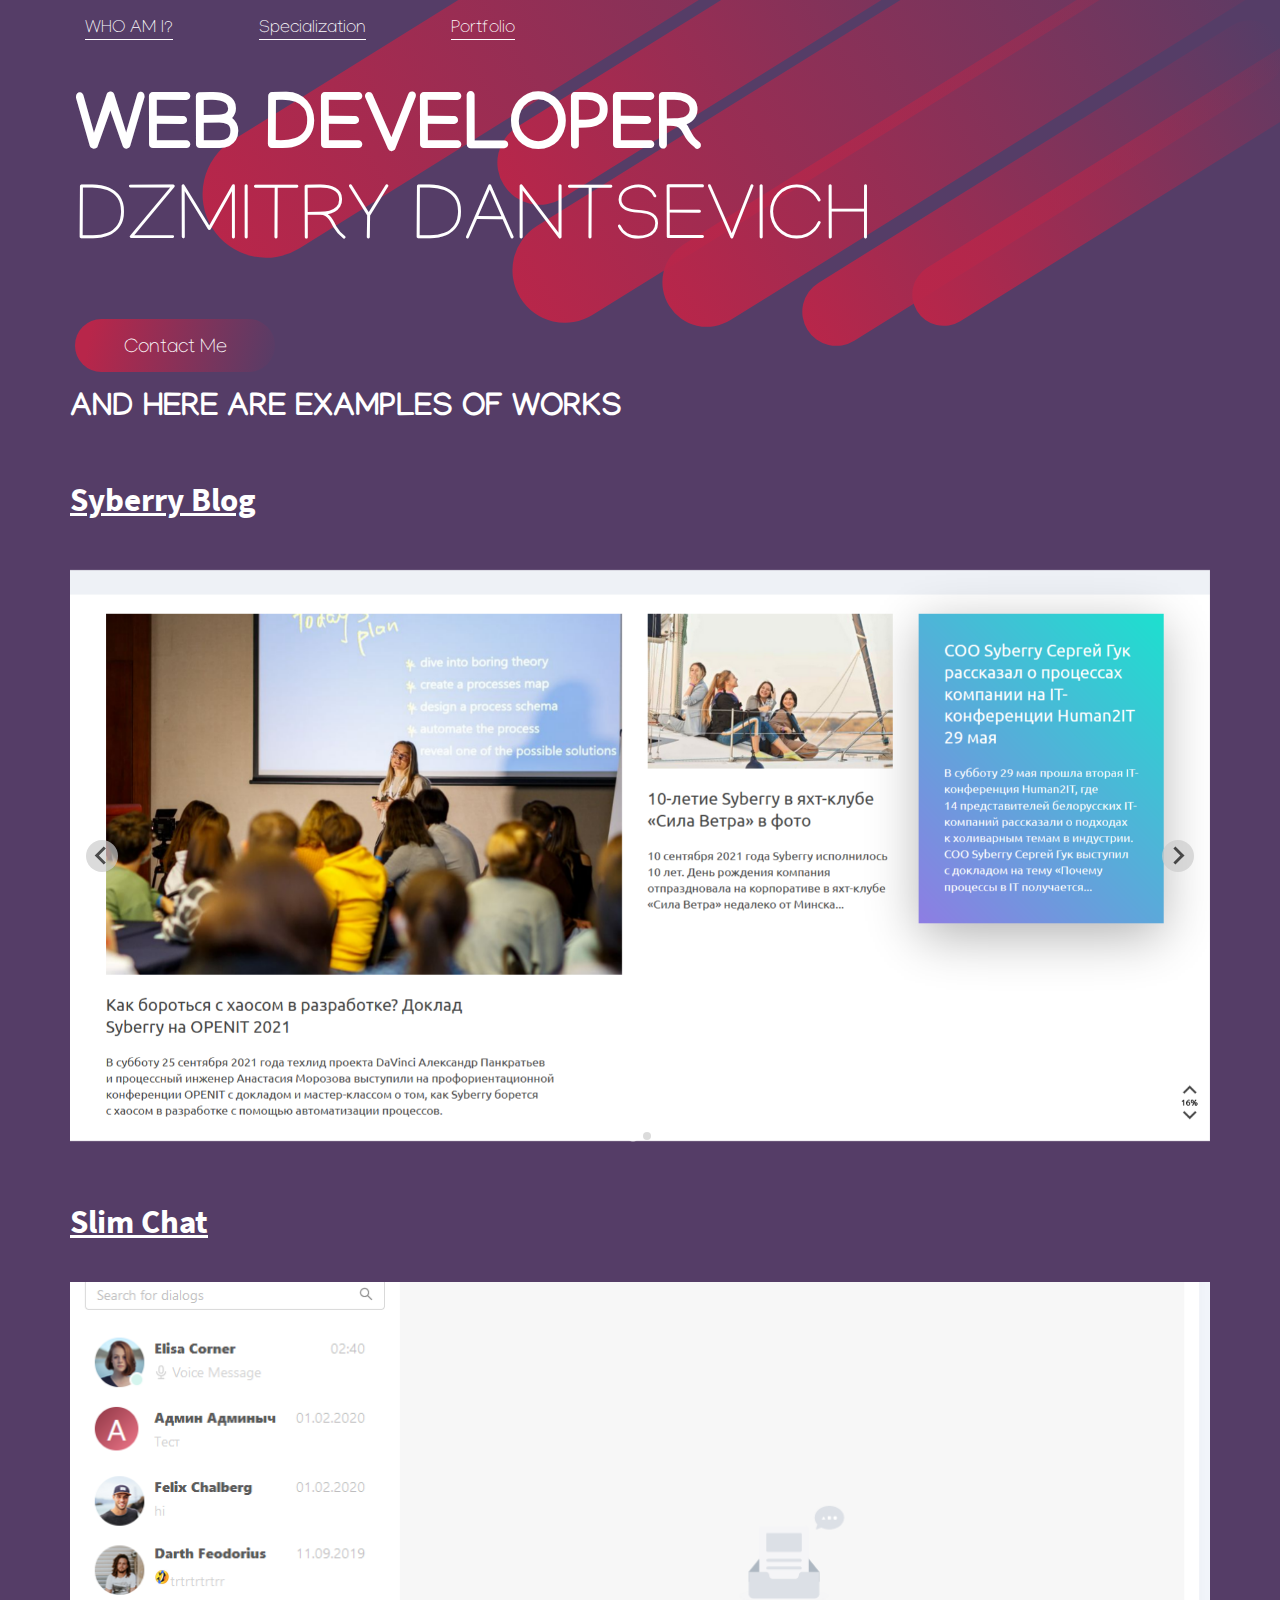
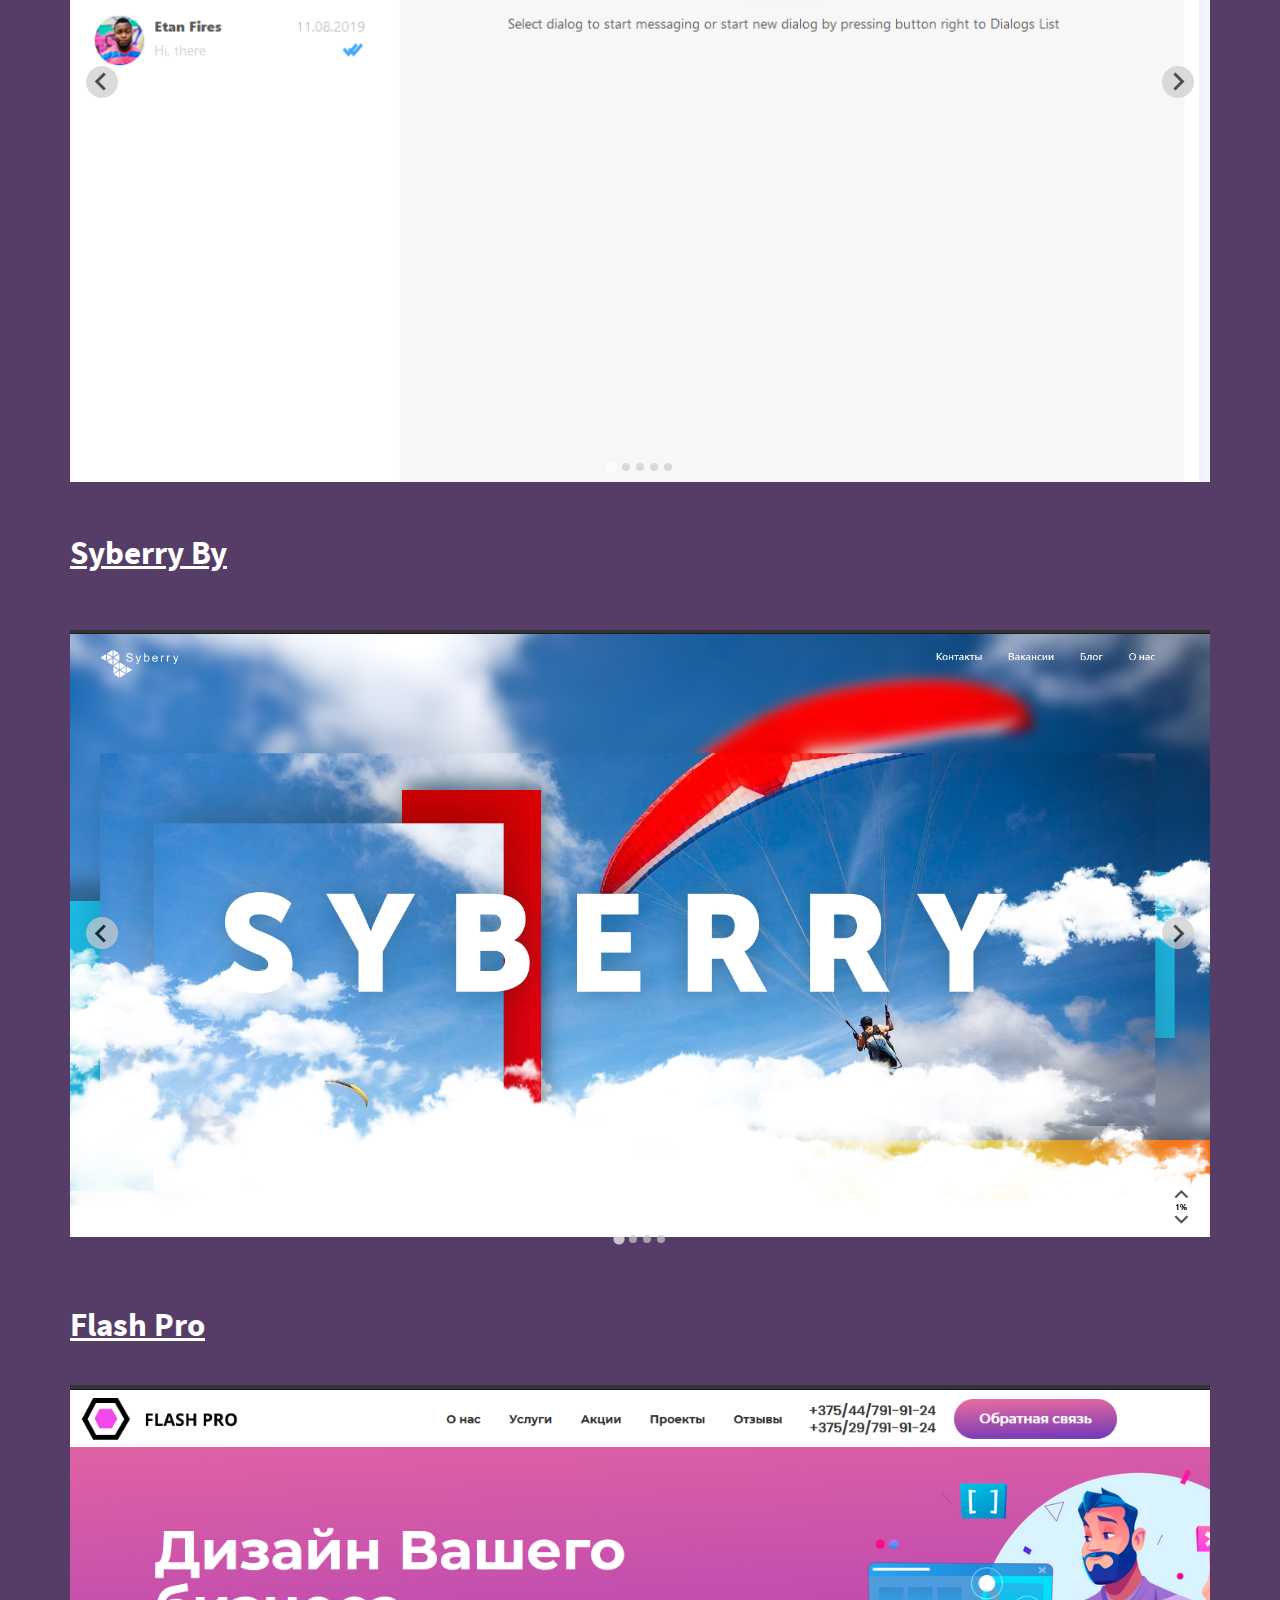
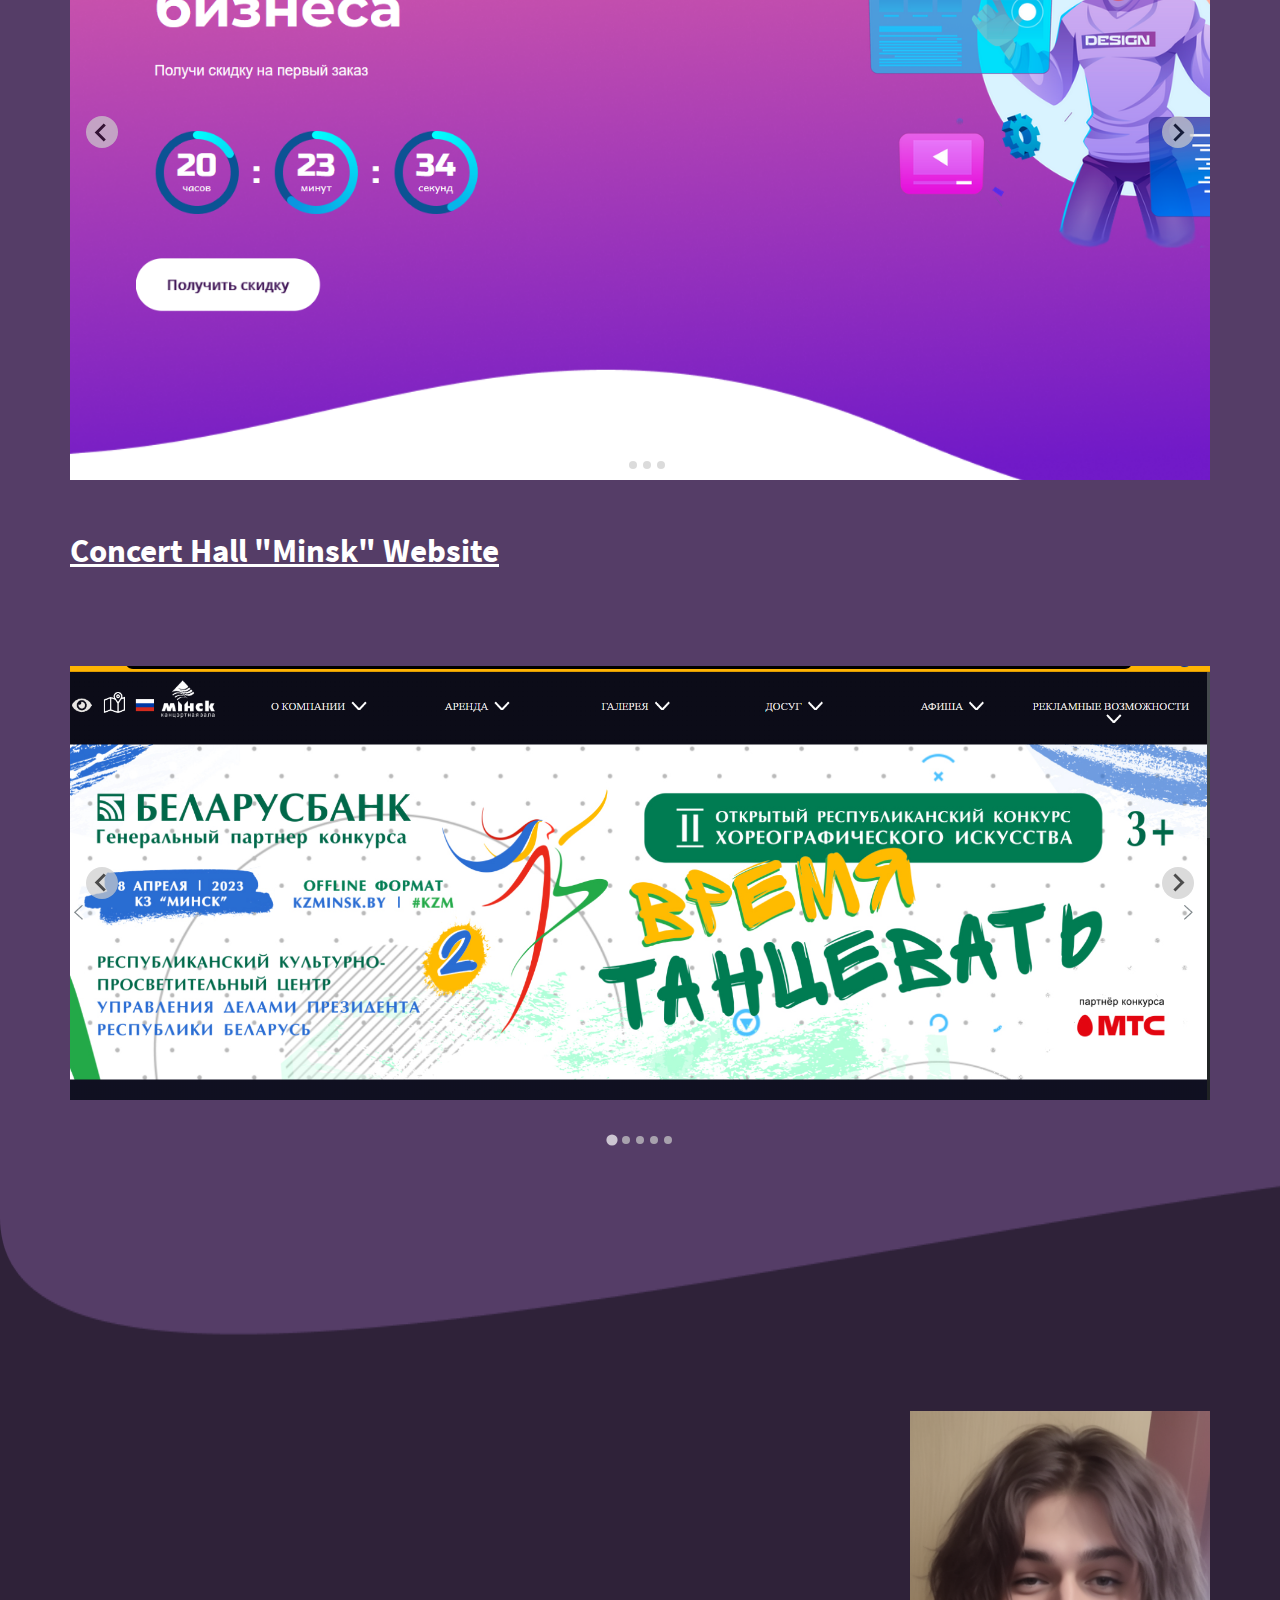
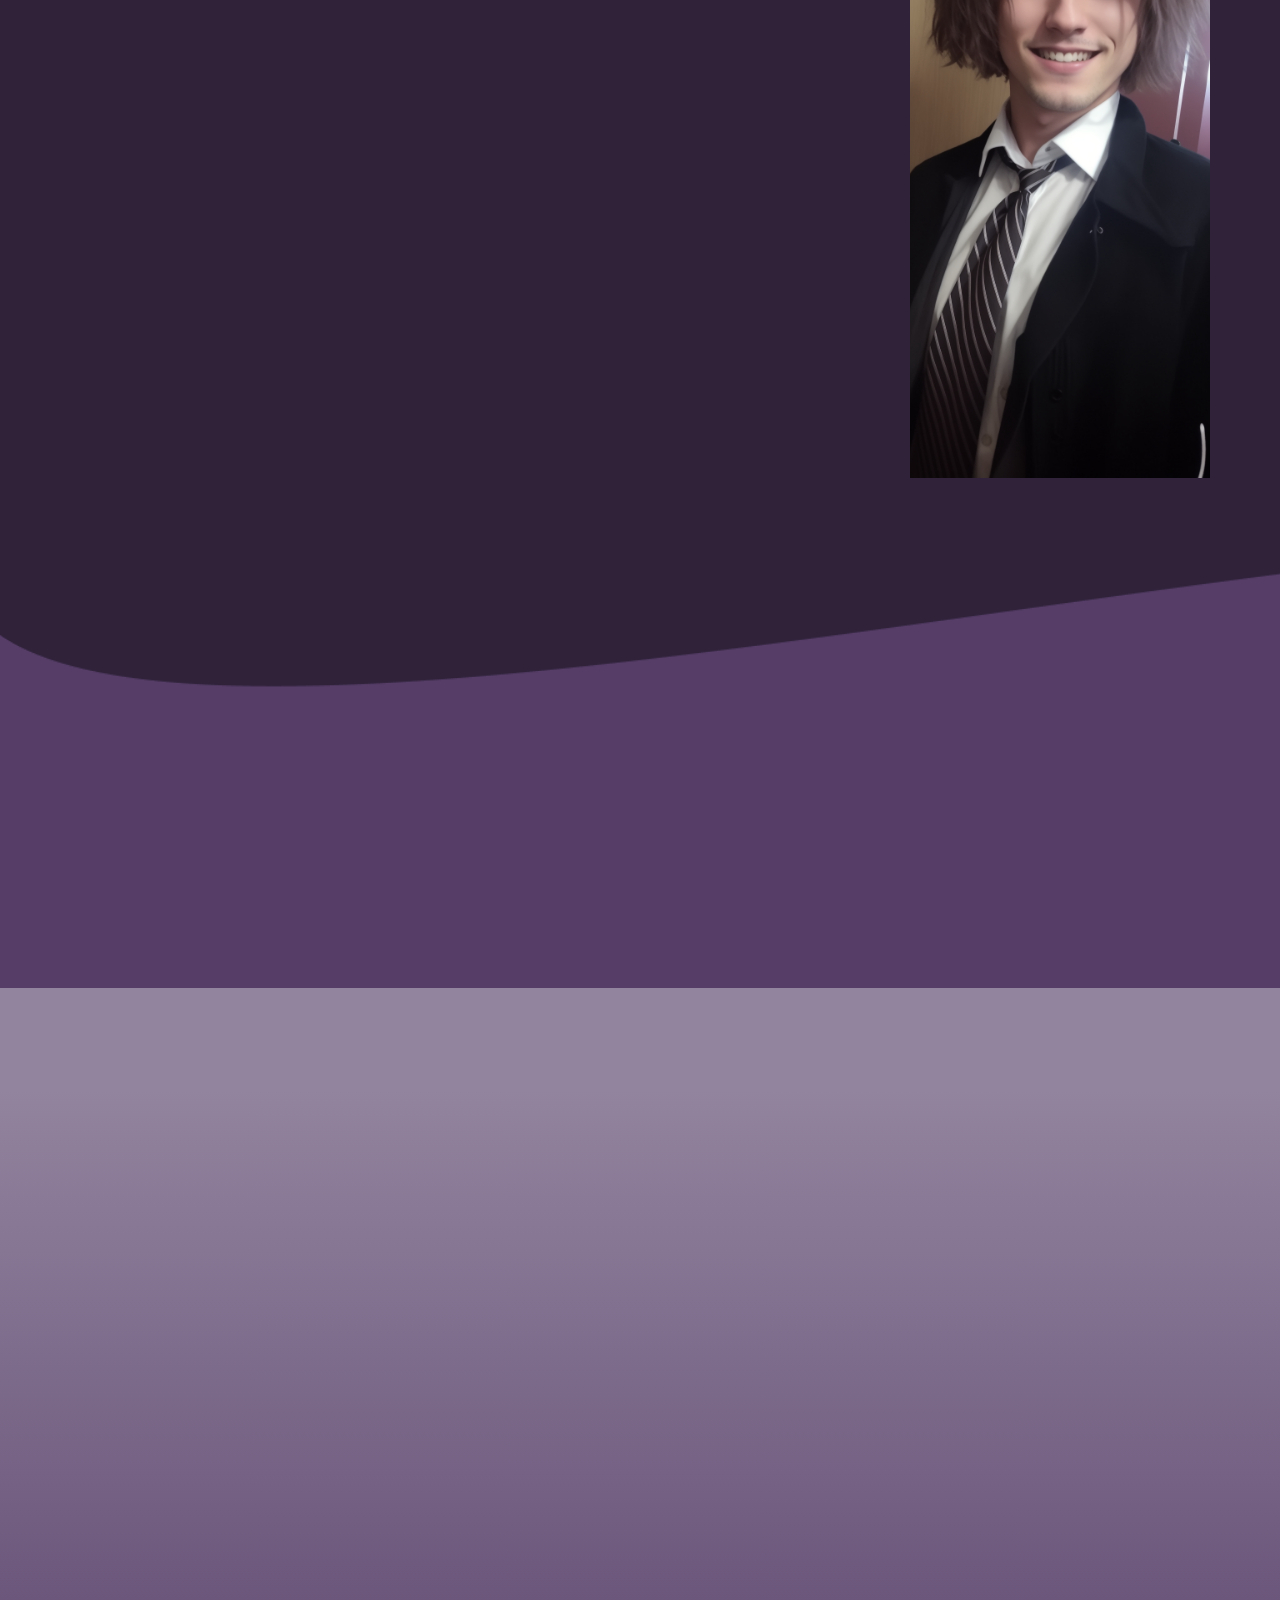
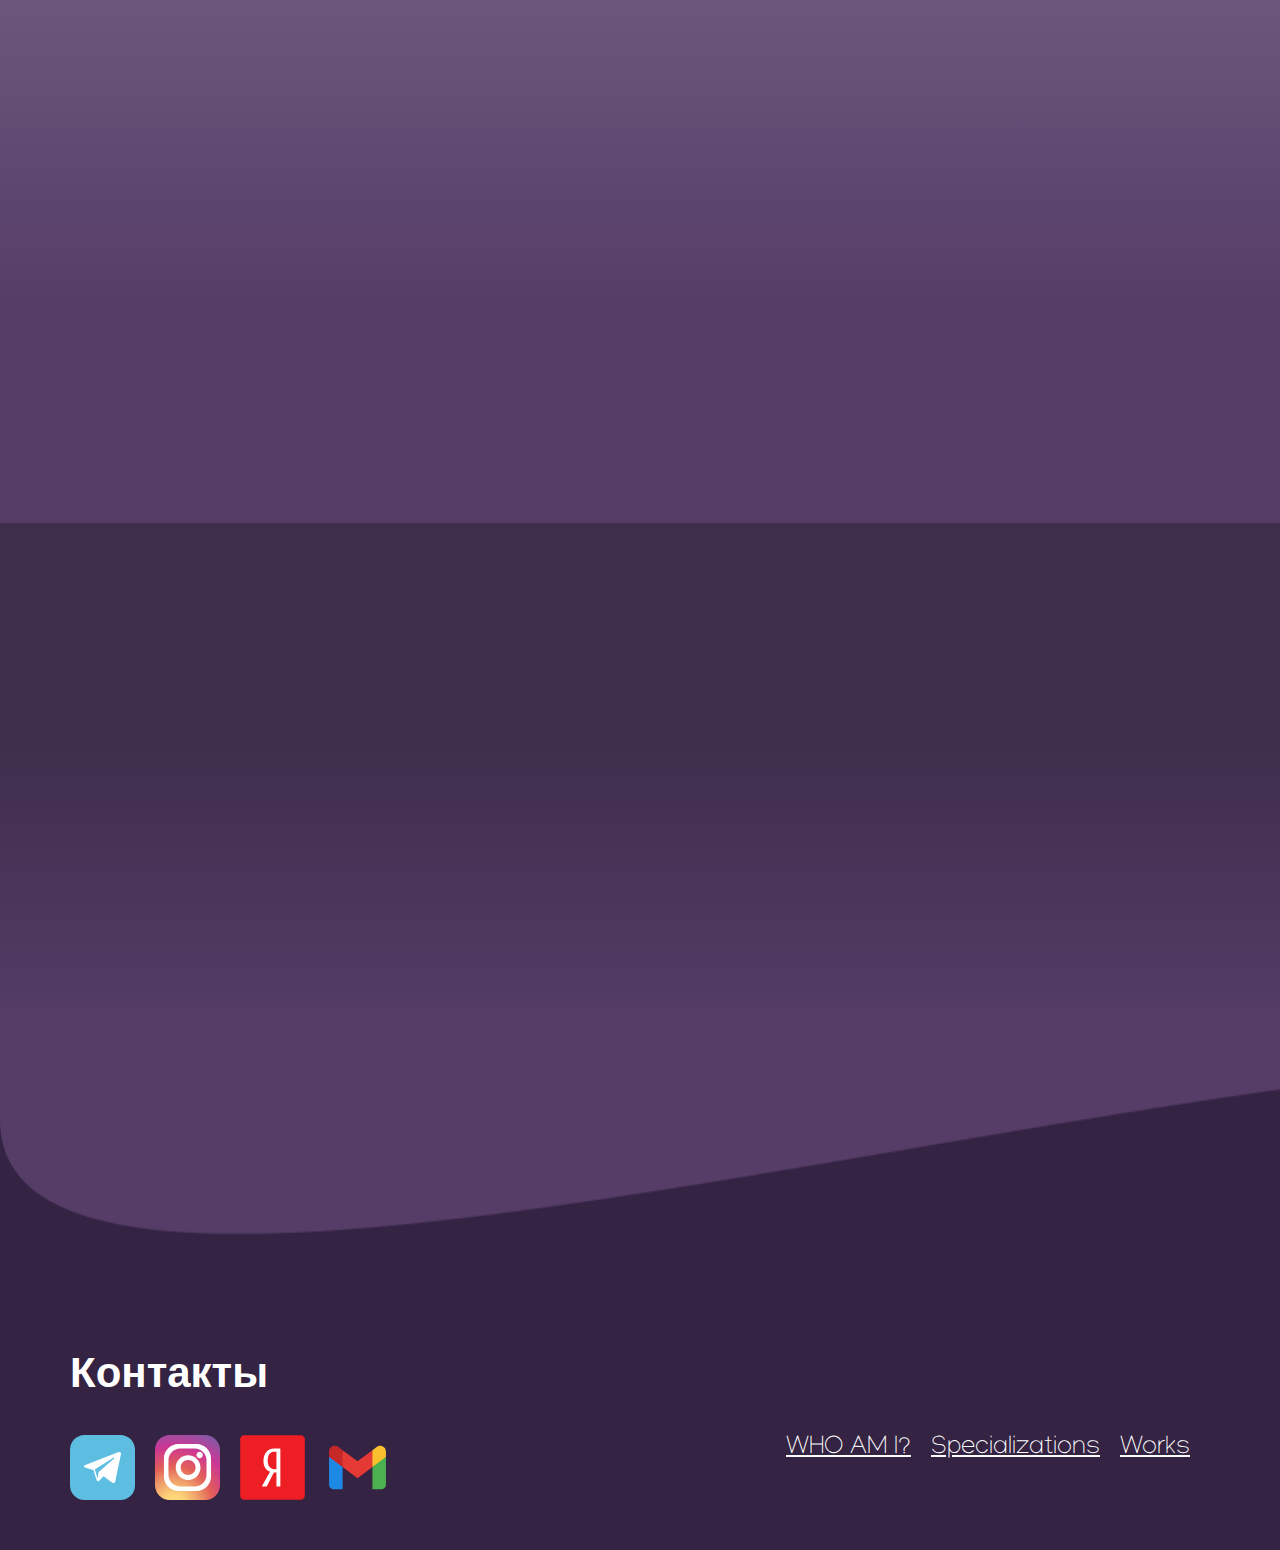
==== commit c10e7cf1: "Update English version + Change structure" ====
--- a/index-en.html
+++ b/index-en.html
@@ -9,287 +9,274 @@
     <link rel="stylesheet" href="assets/css/index.css" type="text/css">
 </head>
 <body>
-<header class="header container">
-    <nav class="nav animate__animated animate__fadeInDown">
-        <a href="#whoami" class="link--scroll nav__item">Who am I?</a>
-        <a href="#technologies" class="link--scroll nav__item">Specializations</a>
-        <a href="#works" class="link--scroll nav__item">Works</a>
-    </nav>
-    <div class="header-heading">
-        <p class="header-heading__bold animate__animated animate__fadeInLeft">FREELANCING</p>
-        <p class="animate__fadeInLeft animate__animated">IN A</p>
-        <p class="header-heading__bold animate__animated header-heading__bold--type animate__fadeInLeft">
-            HONEST
-        </p>
-        <p class="animate__fadeInLeft animate__animated">WAY</p>
-    </div>
-    <a href="mailto:pvrvd0x-mail@yandex.ru" class="header-contact animate__fadeInUp animate__animated">
-        <span class="header-contact__text">
-            Contact Me
-        </span>
-    </a>
-    <div class="stars">
-        <img src="assets/img/star.svg" alt="" class="stars__star animate__animated animate__fadeInTopRight">
-        <img src="assets/img/star.svg" alt="" class="stars__star animate__animated animate__fadeInTopRight">
-        <img src="assets/img/star.svg" alt="" class="stars__star animate__animated animate__fadeInTopRight">
-        <img src="assets/img/star.svg" alt="" class="stars__star animate__animated animate__fadeInTopRight">
-        <img src="assets/img/star.svg" alt="" class="stars__star animate__animated animate__fadeInTopRight">
-        <img src="assets/img/star.svg" alt="" class="stars__star animate__animated animate__fadeInTopRight">
-    </div>
-</header>
-<main>
-    <section id="whoami" class="who-am-i">
-        <div class="who-am-i__body">
+    <header class="header container">
+        <nav class="nav animate__animated animate__fadeInDown">
+            <a href="#whoami" class="link--scroll nav__item">WHO AM I?</a>
+            <a href="#technologies" class="link--scroll nav__item">Specialization</a>
+            <a href="#works" class="link--scroll nav__item">Portfolio</a>
+        </nav>
+        <div class="header-heading">
+            <p class="header-heading__bold animate__animated animate__fadeInLeft">WEB DEVELOPER</p>
+            <p class="animate__fadeInLeft animate__animated">DZMITRY DANTSEVICH</p>
+        </div>
+        <a href="mailto:pvrvd0x-mail@yandex.ru" class="header-contact animate__fadeInUp animate__animated">
+            <span class="header-contact__text">
+                Contact Me
+            </span>
+        </a>
+        <div class="stars">
+            <img src="assets/img/star.svg" alt="" class="stars__star animate__animated animate__fadeInTopRight">
+            <img src="assets/img/star.svg" alt="" class="stars__star animate__animated animate__fadeInTopRight">
+            <img src="assets/img/star.svg" alt="" class="stars__star animate__animated animate__fadeInTopRight">
+            <img src="assets/img/star.svg" alt="" class="stars__star animate__animated animate__fadeInTopRight">
+            <img src="assets/img/star.svg" alt="" class="stars__star animate__animated animate__fadeInTopRight">
+            <img src="assets/img/star.svg" alt="" class="stars__star animate__animated animate__fadeInTopRight">
+        </div>
+    </header>
+    <main>
+        <section id="works" class="works">
             <div class="container">
-                <div class="who-am-i-columns">
-                    <div class="who-am-i-column">
-                        <div class="who-am-i-column-item">
-                            <h1 class="who-am-i-column-item__title wow animate__animated animate__fadeInLeft">WHO AM I?</h1>
-                            <p class="who-am-i-column-item__text wow animate__animated animate__fadeInLeft">
-                                My name is Dmitry I am from Belarus currently located in Gomel but always searching for opportunities to travel. Currently I am 20 and I am full of enthusiasm about my current spectre of work.
-                                I started to obtain my skill at
-                                <a href="https://itstep.by" class="who-am-i-column-item__link">ITStep Academy</a> and studied by myself. Later I had won a grant from Belarusian IT company called
-                                <a href="https://syberry.by" class="who-am-i-column-item__link">Syberry CIS</a>. They paid all my course
-                                in Academy with the condition that I will work there as a Front-End developer after my graduation from the academy. I finished my courses with the highest grade and started working in Syberry. Before that I was working as a Freelancer in CIS market and got some experience there. While working at Syberry I had got a lot of new skills and real project experience in those technologies that I like. But later I left the company and started freelancing. After a half a year I found people who were willing to create a startup and started working with them. There I obtained lots of skills in fintech development as well as back-end and front-end skills. Now I want to fully dive into freelance world to get some fresh air and get new experience of working for myself
-                            </p>
-                            <br>
-                            <p class="who-am-i-column-item__text wow animate__animated animate__fadeInLeft">
-                                All that time took me for about 2 years of unending practice and development of my soft and hard skills. I can say that most of the tasks that are there in the Web can be easily handled by me.
-                                I am full of enthusiasm to work and develop my skill with new projects and people. During this 2 years I have learnt a lot of new in the World of Web Development and learnt to obtain new skills super fast and this is the object of my pride
-                            </p>
-                        </div>
-                        <div class="who-am-i-column-item">
-                            <h1 class="who-am-i-column-item__title wow animate__animated animate__fadeInLeft">WHAT DO I OFFER</h1>
-                            <p class="who-am-i-column-item__text wow animate__animated animate__fadeInLeft">
-                                I specialize in Web Development and UI/UX Design. I have obtained all my skills during my study at ITStep Academy while attending school. My strengths are: FrontEnd, Backend applications and UI Mockups/Wireframes creation. Mostly I like these directions in the whole spectre of my interests.
-                            </p>
-                        </div>
-                    </div>
-                    <div class="who-am-i-column display-md-block">
-                        <div class="who-am-i-column-item">
-                            <img src="assets/img/who-am-i-img-1.png" alt="Error" class="who-am-i-column-item__img animate__animated animate__fadeInRight">
-                        </div>
-                        <div class="who-am-i-column-item">
-                            <img src="assets/img/who-am-i-img-2.png" alt="Error" class="who-am-i-column-item__img animate__animated animate__fadeInRight">
-                        </div>
+                <h1 class="works__title">AND HERE ARE EXAMPLES OF WORKS</h1>
+                <div class="works-work">
+                    <h4 class="works-work__title"><a href="https://blog.syberry.by" class="works-work__link">Syberry Blog</a></h4>
+                    <div class="works-work-slider syberry-blog splide">
+                        <div class="works-work-slider__track splide__track">
+                            <div class="works-work-slider__list splide__list">
+                                <div class="works-work-slider__slide splide__slide">
+                                    <img src="assets/img/syberry-blog/slide01.PNG" alt="" class="works-work-slider__img">
+                                </div>
+                                <div class="works-work-slider__slide splide__slide">
+                                    <img src="assets/img/syberry-blog/slide02.PNG" alt="" class="works-work-slider__img">
+                                </div>
+                            </div>
+                        </div>
+                    </div>
+                </div>
+                <div class="works-work">
+                    <h4 class="works-work__title"><a href="https://slim-chat.herokuapp.com" class="works-work__link">Slim Chat</a></h4>
+                    <div class="works-work-slider slim-chat splide">
+                        <div class="works-work-slider__track splide__track">
+                            <div class="works-work-slider__list splide__list">
+                                <div class="works-work-slider__slide splide__slide">
+                                    <img src="assets/img/slim-chat/slide01.PNG" alt="" class="works-work-slider__img">
+                                </div>
+                                <div class="works-work-slider__slide splide__slide">
+                                    <img src="assets/img/slim-chat/slide02.PNG" alt="" class="works-work-slider__img">
+                                </div>
+                                <div class="works-work-slider__slide splide__slide">
+                                    <img src="assets/img/slim-chat/slide03.PNG" alt="" class="works-work-slider__img">
+                                </div>
+                                <div class="works-work-slider__slide splide__slide">
+                                    <img src="assets/img/slim-chat/slide04.PNG" alt="" class="works-work-slider__img">
+                                </div>
+                                <div class="works-work-slider__slide splide__slide">
+                                    <img src="assets/img/slim-chat/slide05.PNG" alt="" class="works-work-slider__img">
+                                </div>
+                            </div>
+                        </div>
+                    </div>
+                </div>
+                <div class="works-work">
+                    <h4 class="works-work__title"><a href="https://syberry.by" class="works-work__link">Syberry By</a></h4>
+                    <div class="works-work-slider syberry-by splide">
+                        <div class="works-work-slider__track splide__track">
+                            <div class="works-work-slider__list splide__list">
+                                <div class="works-work-slider__slide splide__slide">
+                                    <img src="assets/img/syberry-by/slide01.PNG" alt="" class="works-work-slider__img">
+                                </div>
+                                <div class="works-work-slider__slide splide__slide">
+                                    <img src="assets/img/syberry-by/slide02.PNG" alt="" class="works-work-slider__img">
+                                </div>
+                                <div class="works-work-slider__slide splide__slide">
+                                    <img src="assets/img/syberry-by/slide03.PNG" alt="" class="works-work-slider__img">
+                                </div>
+                                <div class="works-work-slider__slide splide__slide">
+                                    <img src="assets/img/syberry-by/slide04.PNG" alt="" class="works-work-slider__img">
+                                </div>
+                            </div>
+                        </div>
+                    </div>
+                </div>
+                <div class="works-work">
+                    <h4 class="works-work__title"><a href="https://flash-pro.by" class="works-work__link">Flash Pro</a></h4>
+                    <div class="works-work-slider flash-pro splide">
+                        <div class="works-work-slider__track splide__track">
+                            <div class="works-work-slider__list splide__list">
+                                <div class="works-work-slider__slide splide__slide">
+                                    <img src="assets/img/flash-pro/slide01.PNG" alt="" class="works-work-slider__img">
+                                </div>
+                                <div class="works-work-slider__slide splide__slide">
+                                    <img src="assets/img/flash-pro/slide02.PNG" alt="" class="works-work-slider__img">
+                                </div>
+                                <div class="works-work-slider__slide splide__slide">
+                                    <img src="assets/img/flash-pro/slide03.PNG" alt="" class="works-work-slider__img">
+                                </div>
+                                <div class="works-work-slider__slide splide__slide">
+                                    <img src="assets/img/flash-pro/slide04.PNG" alt="" class="works-work-slider__img">
+                                </div>
+                            </div>
+                        </div>
+                    </div>
+                </div>
+                <div class="works-work">
+                    <h4 class="works-work__title"><a href="https://kzminsk.by" class="works-work__link">Concert Hall "Minsk" Website</a></h4>
+                    <div class="works-work-slider kzminsk splide">
+                        <div class="works-work-slider__track splide__track">
+                            <div class="works-work-slider__list splide__list">
+                                <div class="works-work-slider__slide splide__slide">
+                                    <img src="assets/img/kzminsk/slide01.png" alt="" class="works-work-slider__img">
+                                </div>
+                                <div class="works-work-slider__slide splide__slide">
+                                    <img src="assets/img/kzminsk/slide02.png" alt="" class="works-work-slider__img">
+                                </div>
+                                <div class="works-work-slider__slide splide__slide">
+                                    <img src="assets/img/kzminsk/slide03.png" alt="" class="works-work-slider__img">
+                                </div>
+                                <div class="works-work-slider__slide splide__slide">
+                                    <img src="assets/img/kzminsk/slide04.png" alt="" class="works-work-slider__img">
+                                </div>
+                                <div class="works-work-slider__slide splide__slide">
+                                    <img src="assets/img/kzminsk/slide05.png" alt="" class="works-work-slider__img">
+                                </div>
+                            </div>
+                        </div>
+                    </div>
+                </div>
+            </div>
+        </section>
+        <section id="whoami" class="who-am-i">
+            <img src="assets/img/who-am-i-top-wave.png" alt="" class="who-am-i__before-wave">
+            <div class="who-am-i__body">
+                <div class="container">
+                    <div class="who-am-i-columns">
+                        <div class="who-am-i-column">
+                            <div class="who-am-i-column-item">
+                                <h1 class="who-am-i-column-item__title wow animate__animated animate__fadeInLeft">WHO AM I?</h1>
+                                <p class="who-am-i-column-item__text wow animate__animated animate__fadeInLeft">
+                                    My name is Dzmitry, I am a web developer from Belarus. My main specialization is the creation of turnkey web applications and websites.
+I got the basis of my skills at a course on website development from the IT Academy "STEP". Then I went through a long way of self-education and work on various projects, the list of which will be below.
+At the moment, I am a high-tier specialist who is able to cope with many projects alone, and with almost any project when working in a good and cohesive team.
+My communication skills and focus on results perfectly help me in this. In addition, I speak English at the C1 level, which allows me to increase the range of my possibilities for implementation.
+                                </p>
+                            </div>
+                        </div>
+                        <div class="who-am-i-column display-md-block">
+                            <div class="who-am-i-column-item">
+                                <img src="assets/img/00057-99321943.png" alt="Error" class="who-am-i-column-item__img animate__animated animate__fadeInRight">
+                            </div>
+                        </div>
+                    </div>
+                </div>
+            </div>
+            <img src="assets/img/who-am-i-bottom-wave.png" alt="" class="who-am-i__after-wave">
+        </section>
+        <section id="technologies" class="technologies">
+            <h1 class="technologies__title wow animate__animated animate__fadeInDown">WHAT TECHNOLOGIES DO I WORK WITH?</h1>
+            <h4 class="technologies__subtitle wow animate__animated animate__fadeInDown">List of technologies I specialize in</h4>
+            <h3 class="technologies__section-title wow animate__animated animate__fadeInUp">Front-End</h3>
+            <div class="technologies-block front-end">
+                <div class="technologies-items container">
+                    <div class="technologies-item animate__animated wow animate__fadeInUp technologies-item--js">
+                        <img src="assets/img/js.svg" alt="" class="technologies-item__img">
+                        <h3 class="technologies-item__title">JavaScript</h3>
+                        <span class="technologies-item__text">
+                            JavaScript is my main programming language, and I use it on a regular basis. I have a lot of experience working with it and developing amazing interfaces and web services on it.
+                        </span>
+                    </div>
+                    <div class="technologies-item animate__animated wow animate__fadeInUp technologies-item--react" data-wow-delay=".3s">
+                        <img src="assets/img/react.svg" alt="" class="technologies-item__img">
+                        <h3 class="technologies-item__title">React</h3>
+                        <span class="technologies-item__text">
+                            I consider React to be the best JavaScript library at the moment, as I really like its simplicity and well-supported ecosystem.
+                        </span>
+                    </div>
+                    <div class="technologies-item animate__animated wow animate__fadeInUp technologies-item--bootstrap" data-wow-delay=".6s">
+                        <img src="assets/img/bootstrap.svg" alt="" class="technologies-item__img">
+                        <h3 class="technologies-item__title">Bootstrap</h3>
+                        <span class="technologies-item__text">
+                            Bootstrap is the #1 CSS library for me. I choose Bootstrap if the project conditions require it or for better code support.
+                        </span>
+                    </div>
+                    <div class="technologies-item animate__animated wow animate__fadeInUp technologies-item--jquery" data-wow-delay="1s">
+                        <img src="assets/img/jquery.svg" alt="" class="technologies-item__img">
+                        <h3 class="technologies-item__title">jQuery</h3>
+                        <span class="technologies-item__text">
+                            Despite the fact that jQuery is quite outdated for a modern Front-End, sometimes it is necessary in some projects. And fortunately, I have experience working with it.
+                        </span>
+                    </div>
+                    <div class="technologies-item animate__animated wow animate__fadeInUp technologies-item--angular" data-wow-delay="1.3s">
+                        <img src="assets/img/angular.svg" alt="" class="technologies-item__img">
+                        <h3 class="technologies-item__title">Angular</h3>
+                        <span class="technologies-item__text">
+                            Angular is a pretty convenient solution for large applications. I met him while working at a fintech startup, and I liked his architecture.
+                        </span>
+                    </div>
+                </div>
+            </div>
+            <h3 class="technologies__section-title wow animate__animated animate__fadeInUp">Back-End</h3>
+            <div class="technologies-block back-end">
+                <div class="technologies-items container">
+                    <div class="technologies-item wow animate__animated animate__fadeInUp technologies-item--node">
+                        <img src="assets/img/node.svg" alt="" class="technologies-item__img">
+                        <h3 class="technologies-item__title">NodeJS</h3>
+                        <span class="technologies-item__text">
+                            Since JavaScript is my main language, I prefer to use NodeJS as a BackEnd platform for my applications. It is really fast and convenient to use
+                        </span>
+                    </div>
+                    <div class="technologies-item wow animate__animated animate__fadeInUp technologies-item--php" data-wow-delay=".3s">
+                        <img src="assets/img/php.svg" alt="" class="technologies-item__img">
+                        <h3 class="technologies-item__title">PHP</h3>
+                        <span class="technologies-item__text">
+                            PHP is still the most convenient language for the back-end in the development of projects of any scale. I like it and I use it regularly
+                        </span>
+                    </div>
+                    <div class="technologies-item wow animate__animated animate__fadeInUp technologies-item--opencart" data-wow-delay=".6s">
+                        <img src="assets/img/opencart.svg" alt="" class="technologies-item__img">
+                        <h3 class="technologies-item__title">Opencart</h3>
+                        <span class="technologies-item__text">
+                            Opencart is a great choice for an ecommerce site, and in my projects they are usually built on it.
+                        </span>
+                    </div>
+                    <div class="technologies-item wow animate__animated animate__fadeInUp technologies-item--wordpress" data-wow-delay="1s">
+                        <img src="assets/img/wordpress.svg" alt="" class="technologies-item__img">
+                        <h3 class="technologies-item__title">wordpress</h3>
+                        <span class="technologies-item__text">
+                            Wordpress is a CMS that gives a huge number of possibilities thanks to plugins, I use it if there is no specialized solution.
+                        </span>
+                    </div>
+                </div>
+            </div>
+        </section>
+    </main>
+    <footer class="footer">
+        <img src="assets/img/footer-top-wave.png" alt="" class="footer__wave">
+        <div class="footer__body">
+            <div class="container">
+                <h1 class="footer__title">Контакты</h1>
+                <div class="footer__links">
+                    <div class="footer-contacts">
+                        <a href="https://t.me/dedretrowave" class="footer-contacts__link">
+                            <img src="assets/img/telegram.svg" alt="" class="footer-contacts__icon">
+                        </a>
+                        <a href="https://www.instagram.com/dedretrowave/" class="footer-contacts__link">
+                            <img src="assets/img/instagram.svg" alt="" class="footer-contacts__icon">
+                        </a>
+                        <a href="mailto:pvrvd0x-mail@yandex.ru" class="footer-contacts__link">
+                            <img src="assets/img/yandex-mail.svg" alt="" class="footer-contacts__icon">
+                        </a>
+                        <a href="mailto:pvrvd0xanarchy@gmail.com" class="footer-contacts__link">
+                            <img src="assets/img/gmail.svg" alt="" class="footer-contacts__icon">
+                        </a>
+                    </div>
+                    <div class="footer-nav">
+                        <a href="#whoami" class="link--scroll footer-nav__link">WHO AM I?</a>
+                        <a href="#technologies" data-id="technologies" class="link--scroll footer-nav__link">Specializations</a>
+                        <a href="#works" data-id="works" class="link--scroll footer-nav__link">Works</a>
                     </div>
                 </div>
             </div>
         </div>
-    </section>
-    <section id="technologies" class="technologies">
-        <h1 class="technologies__title wow animate__animated animate__fadeInDown">WITH WHAT TECHNOLOGIES DO I WORK</h1>
-        <h4 class="technologies__subtitle wow animate__animated animate__fadeInDown">All technologies I fell in love with and which are my cores right now</h4>
-        <h3 class="technologies__section-title wow animate__animated animate__fadeInUp">Front-End</h3>
-        <div class="technologies-block front-end">
-            <div class="technologies-items container">
-                <div class="technologies-item animate__animated wow animate__fadeInUp technologies-item--js">
-                    <img src="assets/img/js.svg" alt="" class="technologies-item__img">
-                    <h3 class="technologies-item__title">JavaScript</h3>
-                    <span class="technologies-item__text">
-                        JavaScript is my favourite programming language and I use it on a regular basis. I have a lot of experience of working with it and developing awesome interfaces with it
-                    </span>
-                </div>
-                <div class="technologies-item animate__animated wow animate__fadeInUp technologies-item--react" data-wow-delay=".5s">
-                    <img src="assets/img/react.svg" alt="" class="technologies-item__img">
-                    <h3 class="technologies-item__title">React</h3>
-                    <span class="technologies-item__text">
-                        I consider React as the best JavaScript library at the moment so I really like its simplicity and excellently supported ecosystem
-                    </span>
-                </div>
-                <div class="technologies-item animate__animated wow animate__fadeInUp technologies-item--bulma" data-wow-delay="1s">
-                    <img src="assets/img/bulma.svg" alt="" class="technologies-item__img">
-                    <h3 class="technologies-item__title">Bulma</h3>
-                    <span class="technologies-item__text">
-                        Bulma is a brand new CSS library with a lot of usable components and styles. It is built on flexbox what makes it a perfect choice for me
-                    </span>
-                </div>
-                <div class="technologies-item animate__animated wow animate__fadeInUp technologies-item--bootstrap" data-wow-delay="1.5s">
-                    <img src="assets/img/bootstrap.svg" alt="" class="technologies-item__img">
-                    <h3 class="technologies-item__title">Bootstrap</h3>
-                    <span class="technologies-item__text">
-                        Bootstrap is №2 CSS Library for me. I choose bootstrap when if it is required by the conditions of project or for better code support (Because Bootstrap is more popular than Bulma)
-                    </span>
-                </div>
-                <div class="technologies-item animate__animated wow animate__fadeInUp technologies-item--jquery" data-wow-delay="2s">
-                    <img src="assets/img/jquery.svg" alt="" class="technologies-item__img">
-                    <h3 class="technologies-item__title">jQuery</h3>
-                    <span class="technologies-item__text">
-                        Despite jQuery is rather old for modern Front-End but sometimes some projects need it. And happily I have both experience in it and the experience of doing the same things in vanilla JS
-                    </span>
-                </div>
-                <div class="technologies-item animate__animated wow animate__fadeInUp technologies-item--angular" data-wow-delay="2.5s">
-                    <img src="assets/img/angular.svg" alt="" class="technologies-item__img">
-                    <h3 class="technologies-item__title">Angular</h3>
-                    <span class="technologies-item__text">
-                        Angular is quite a handy solution for large applications. I got acquainted with it during my work in Fintech startup and liked its architecture.
-                    </span>
-                </div>
-            </div>
-        </div>
-        <h3 class="technologies__section-title wow animate__animated animate__fadeInUp">Back-End</h3>
-        <div class="technologies-block back-end">
-            <div class="technologies-items container">
-                <div class="technologies-item wow animate__animated animate__fadeInUp technologies-item--node">
-                    <img src="assets/img/node.svg" alt="" class="technologies-item__img">
-                    <h3 class="technologies-item__title">NodeJS</h3>
-                    <span class="technologies-item__text">
-                        As JavaScript is my favourite language I prefer using NodeJS as a Back-End platform for my applications. It is really fast and comfortable to work with
-                    </span>
-                </div>
-                <div class="technologies-item wow animate__animated animate__fadeInUp technologies-item--php" data-wow-delay=".5s">
-                    <img src="assets/img/php.svg" alt="" class="technologies-item__img">
-                    <h3 class="technologies-item__title">PHP</h3>
-                    <span class="technologies-item__text">
-                        PHP is still the most usable language for back-end in question of developing projects of any scale. I like it and use regularly
-                    </span>
-                </div>
-                <div class="technologies-item wow animate__animated animate__fadeInUp technologies-item--opencart" data-wow-delay="1s">
-                    <img src="assets/img/opencart.svg" alt="" class="technologies-item__img">
-                    <h3 class="technologies-item__title">Opencart</h3>
-                    <span class="technologies-item__text">
-                        Opencart is a great choice for ecommerce website and in my projects in these are usually built on it
-                    </span>
-                </div>
-                <div class="technologies-item wow animate__animated animate__fadeInUp technologies-item--wordpress" data-wow-delay="1.5s">
-                    <img src="assets/img/wordpress.svg" alt="" class="technologies-item__img">
-                    <h3 class="technologies-item__title">Wordpress</h3>
-                    <span class="technologies-item__text">
-                        Wordpress is the most popular CMS at the moment and it gives the ability to quickly create website with everything needed
-                    </span>
-                </div>
-                <div class="technologies-item wow animate__animated animate__fadeInUp technologies-item--python" data-wow-delay="2s">
-                    <img src="assets/img/python.svg" alt="" class="technologies-item__img">
-                    <h3 class="technologies-item__title">Python</h3>
-                    <span class="technologies-item__text">
-                        Python is world's most popular language nowadays and is used in variety of spheres. The syntax and developing speed are tremendous and I adore using it.
-                    </span>
-                </div>
-                <div class="technologies-item wow animate__animated animate__fadeInUp technologies-item--django" data-wow-delay="2.5s">
-                    <img src="assets/img/django.svg" alt="" class="technologies-item__img">
-                    <h3 class="technologies-item__title">DJango</h3>
-                    <span class="technologies-item__text">
-                        Django is the most popular Python Web Framework for back-end. The architecture makes its extremely usable and supportable and these features are the most important to me.
-                    </span>
-                </div>
-            </div>
-        </div>
-    </section>
-    <section id="works" class="works">
-        <div class="container">
-            <h1 class="works__title">TOO MUCH HAVE BEEN SPOKEN TIME TO SHOW SOMETHING</h1>
-            <div class="works-work">
-                <h4 class="works-work__title"><a href="https://blog.syberry.by" class="works-work__link">Syberry Blog</a></h4>
-                <div class="works-work-slider syberry-blog splide">
-                    <div class="works-work-slider__track splide__track">
-                        <div class="works-work-slider__list splide__list">
-                            <div class="works-work-slider__slide splide__slide">
-                                <img src="assets/img/syberry-blog/slide01.PNG" alt="" class="works-work-slider__img">
-                            </div>
-                            <div class="works-work-slider__slide splide__slide">
-                                <img src="assets/img/syberry-blog/slide02.PNG" alt="" class="works-work-slider__img">
-                            </div>
-                        </div>
-                    </div>
-                </div>
-            </div>
-            <div class="works-work">
-                <h4 class="works-work__title"><a href="https://slim-chat.herokuapp.com" class="works-work__link">Slim Chat</a></h4>
-                <div class="works-work-slider slim-chat splide">
-                    <div class="works-work-slider__track splide__track">
-                        <div class="works-work-slider__list splide__list">
-                            <div class="works-work-slider__slide splide__slide">
-                                <img src="assets/img/slim-chat/slide01.PNG" alt="" class="works-work-slider__img">
-                            </div>
-                            <div class="works-work-slider__slide splide__slide">
-                                <img src="assets/img/slim-chat/slide02.PNG" alt="" class="works-work-slider__img">
-                            </div>
-                            <div class="works-work-slider__slide splide__slide">
-                                <img src="assets/img/slim-chat/slide03.PNG" alt="" class="works-work-slider__img">
-                            </div>
-                            <div class="works-work-slider__slide splide__slide">
-                                <img src="assets/img/slim-chat/slide04.PNG" alt="" class="works-work-slider__img">
-                            </div>
-                            <div class="works-work-slider__slide splide__slide">
-                                <img src="assets/img/slim-chat/slide05.PNG" alt="" class="works-work-slider__img">
-                            </div>
-                        </div>
-                    </div>
-                </div>
-            </div>
-            <div class="works-work">
-                <h4 class="works-work__title"><a href="https://syberry.by" class="works-work__link">Syberry By</a></h4>
-                <div class="works-work-slider syberry-by splide">
-                    <div class="works-work-slider__track splide__track">
-                        <div class="works-work-slider__list splide__list">
-                            <div class="works-work-slider__slide splide__slide">
-                                <img src="assets/img/syberry-by/slide01.PNG" alt="" class="works-work-slider__img">
-                            </div>
-                            <div class="works-work-slider__slide splide__slide">
-                                <img src="assets/img/syberry-by/slide02.PNG" alt="" class="works-work-slider__img">
-                            </div>
-                            <div class="works-work-slider__slide splide__slide">
-                                <img src="assets/img/syberry-by/slide03.PNG" alt="" class="works-work-slider__img">
-                            </div>
-                            <div class="works-work-slider__slide splide__slide">
-                                <img src="assets/img/syberry-by/slide04.PNG" alt="" class="works-work-slider__img">
-                            </div>
-                        </div>
-                    </div>
-                </div>
-            </div>
-            <div class="works-work">
-                <h4 class="works-work__title"><a href="https://flash-pro.by" class="works-work__link">Flash Pro</a></h4>
-                <div class="works-work-slider flash-pro splide">
-                    <div class="works-work-slider__track splide__track">
-                        <div class="works-work-slider__list splide__list">
-                            <div class="works-work-slider__slide splide__slide">
-                                <img src="assets/img/flash-pro/slide01.PNG" alt="" class="works-work-slider__img">
-                            </div>
-                            <div class="works-work-slider__slide splide__slide">
-                                <img src="assets/img/flash-pro/slide02.PNG" alt="" class="works-work-slider__img">
-                            </div>
-                            <div class="works-work-slider__slide splide__slide">
-                                <img src="assets/img/flash-pro/slide03.PNG" alt="" class="works-work-slider__img">
-                            </div>
-                            <div class="works-work-slider__slide splide__slide">
-                                <img src="assets/img/flash-pro/slide04.PNG" alt="" class="works-work-slider__img">
-                            </div>
-                        </div>
-                    </div>
-                </div>
-            </div>
-        </div>
-    </section>
-</main>
-<footer class="footer">
-    <div class="footer__body">
-        <div class="container">
-            <h1 class="footer__title">Contact Me</h1>
-            <div class="footer__links">
-                <div class="footer-contacts">
-                    <a href="https://t.me/DMessiah" class="footer-contacts__link">
-                        <img src="assets/img/telegram.svg" alt="" class="footer-contacts__icon">
-                    </a>
-                    <a href="https://www.instagram.com/anarchy_son_/" class="footer-contacts__link">
-                        <img src="assets/img/instagram.svg" alt="" class="footer-contacts__icon">
-                    </a>
-                    <a href="mailto:pvrvd0x-mail@yandex.ru" class="footer-contacts__link">
-                        <img src="assets/img/yandex-mail.svg" alt="" class="footer-contacts__icon">
-                    </a>
-                    <a href="mailto:johnsneg03@gmail.com" class="footer-contacts__link">
-                        <img src="assets/img/gmail.svg" alt="" class="footer-contacts__icon">
-                    </a>
-                </div>
-                <div class="footer-nav">
-                    <a href="#whoami" class="link--scroll footer-nav__link">Who am I?</a>
-                    <a href="#technologies" data-id="technologies" class="link--scroll footer-nav__link">Specializations</a>
-                    <a href="#works" data-id="works" class="link--scroll footer-nav__link">Works</a>
-                </div>
-            </div>
-        </div>
-    </div>
-</footer>
+    </footer>
 <script src="assets/js/index.min.js"></script>
 <script>
     new WOW().init();
--- a/assets/css/index.css
+++ b/assets/css/index.css
@@ -320,22 +320,18 @@
 .footer {
   position: relative;
 }
-.footer::before {
-  display: block;
-  content: "";
+.footer__wave {
   min-width: 1922px;
   min-height: 215px;
   position: relative;
   width: 100%;
   height: 20vw;
-  background-image: url("../img/footer-top-wave.svg");
-  background-size: cover;
   top: 0;
 }
 .footer__body {
   height: 100%;
   width: 100%;
-  background-color: #342342;
+  background-color: rgb(52 35 66);
   padding: 40px 0 50px;
 }
 .footer__title {
@@ -407,25 +403,19 @@
 .who-am-i__body {
   height: 100%;
   width: 100%;
-  background-color: #2F2239;
-}
-.who-am-i::before, .who-am-i::after {
-  display: block;
-  content: "";
+  background-color: rgb(47 34 57);
+}
+.who-am-i__before-wave, .who-am-i__after-wave {
   min-width: 1922px;
   min-height: 215px;
   position: relative;
   width: 100%;
   height: 20vw;
 }
-.who-am-i::before {
-  background-image: url("../img/who-am-i-top-wave.svg");
-  background-size: cover;
+.who-am-i__before-wave {
   top: 0;
 }
-.who-am-i::after {
-  background-image: url("../img/who-am-i-bottom-wave.svg");
-  background-size: cover;
+.who-am-i__after-wave {
   bottom: 0;
 }
 @media screen and (min-width: 768px) {
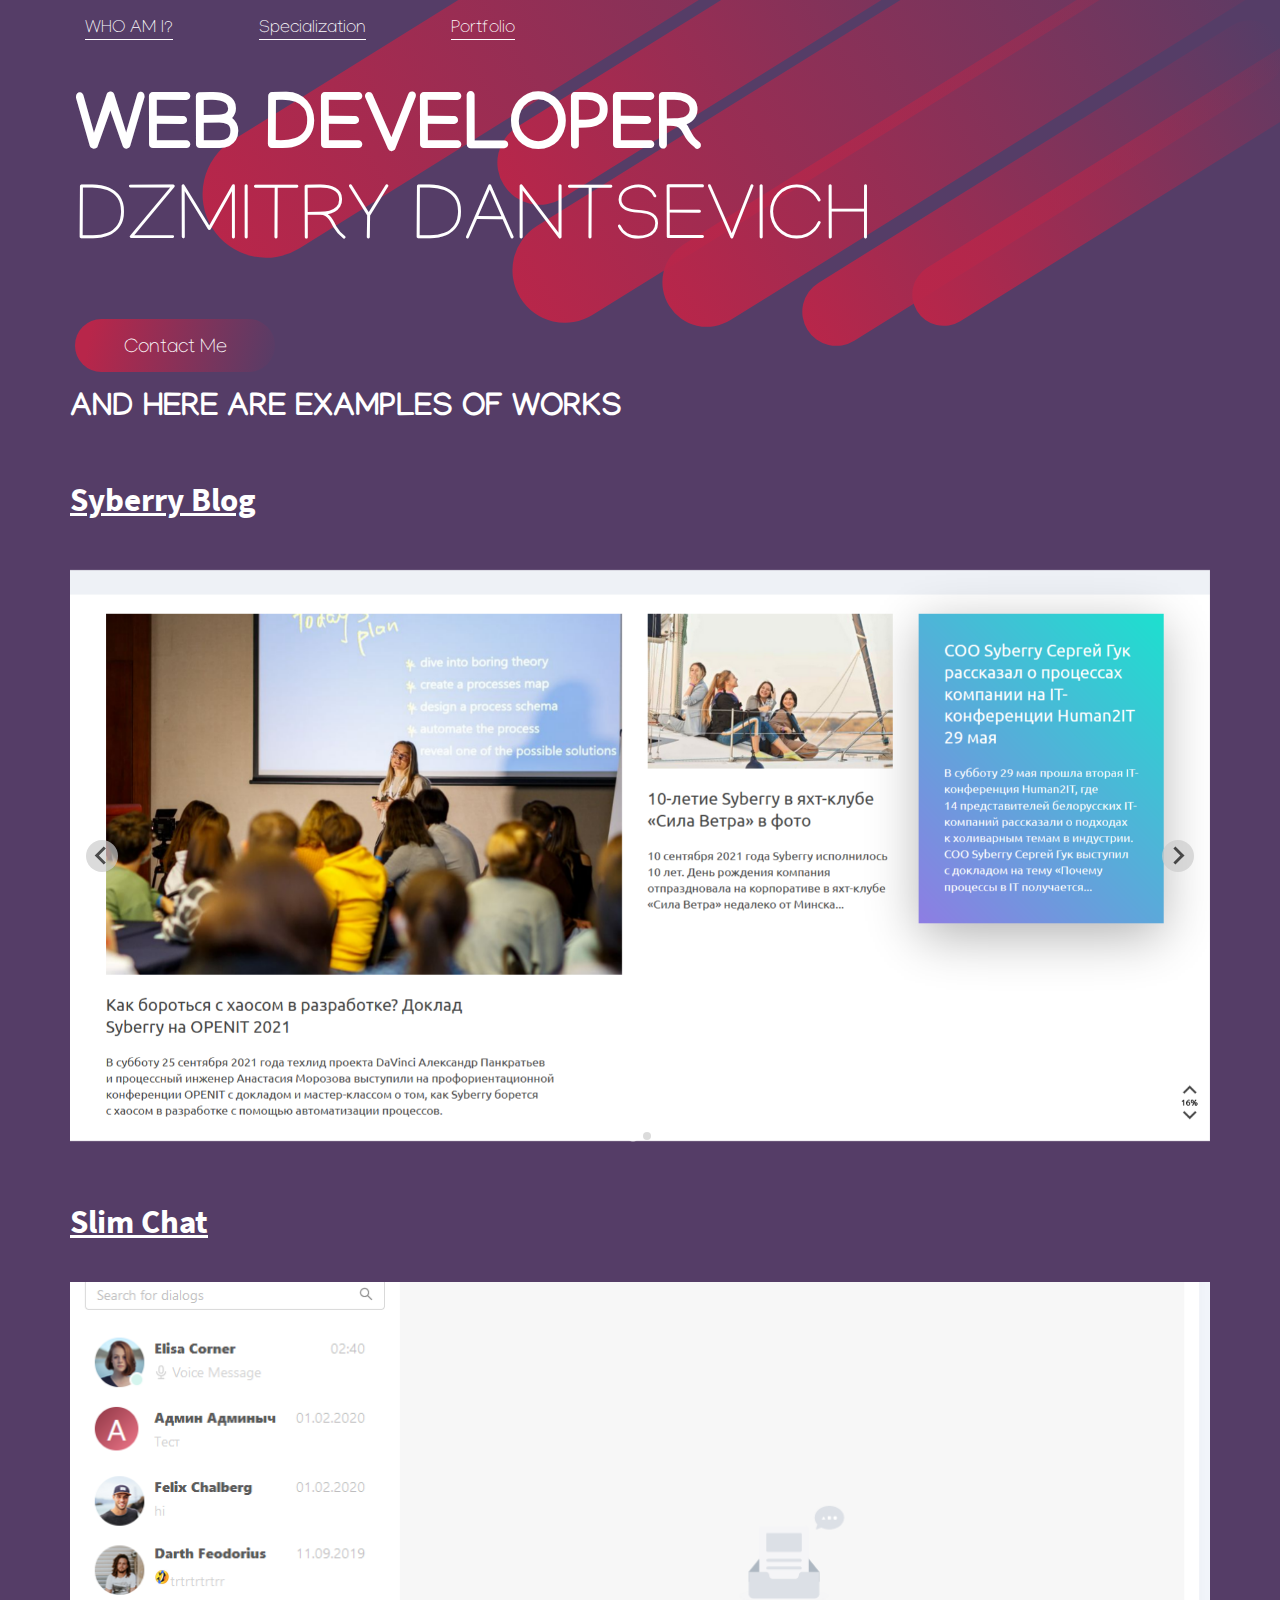
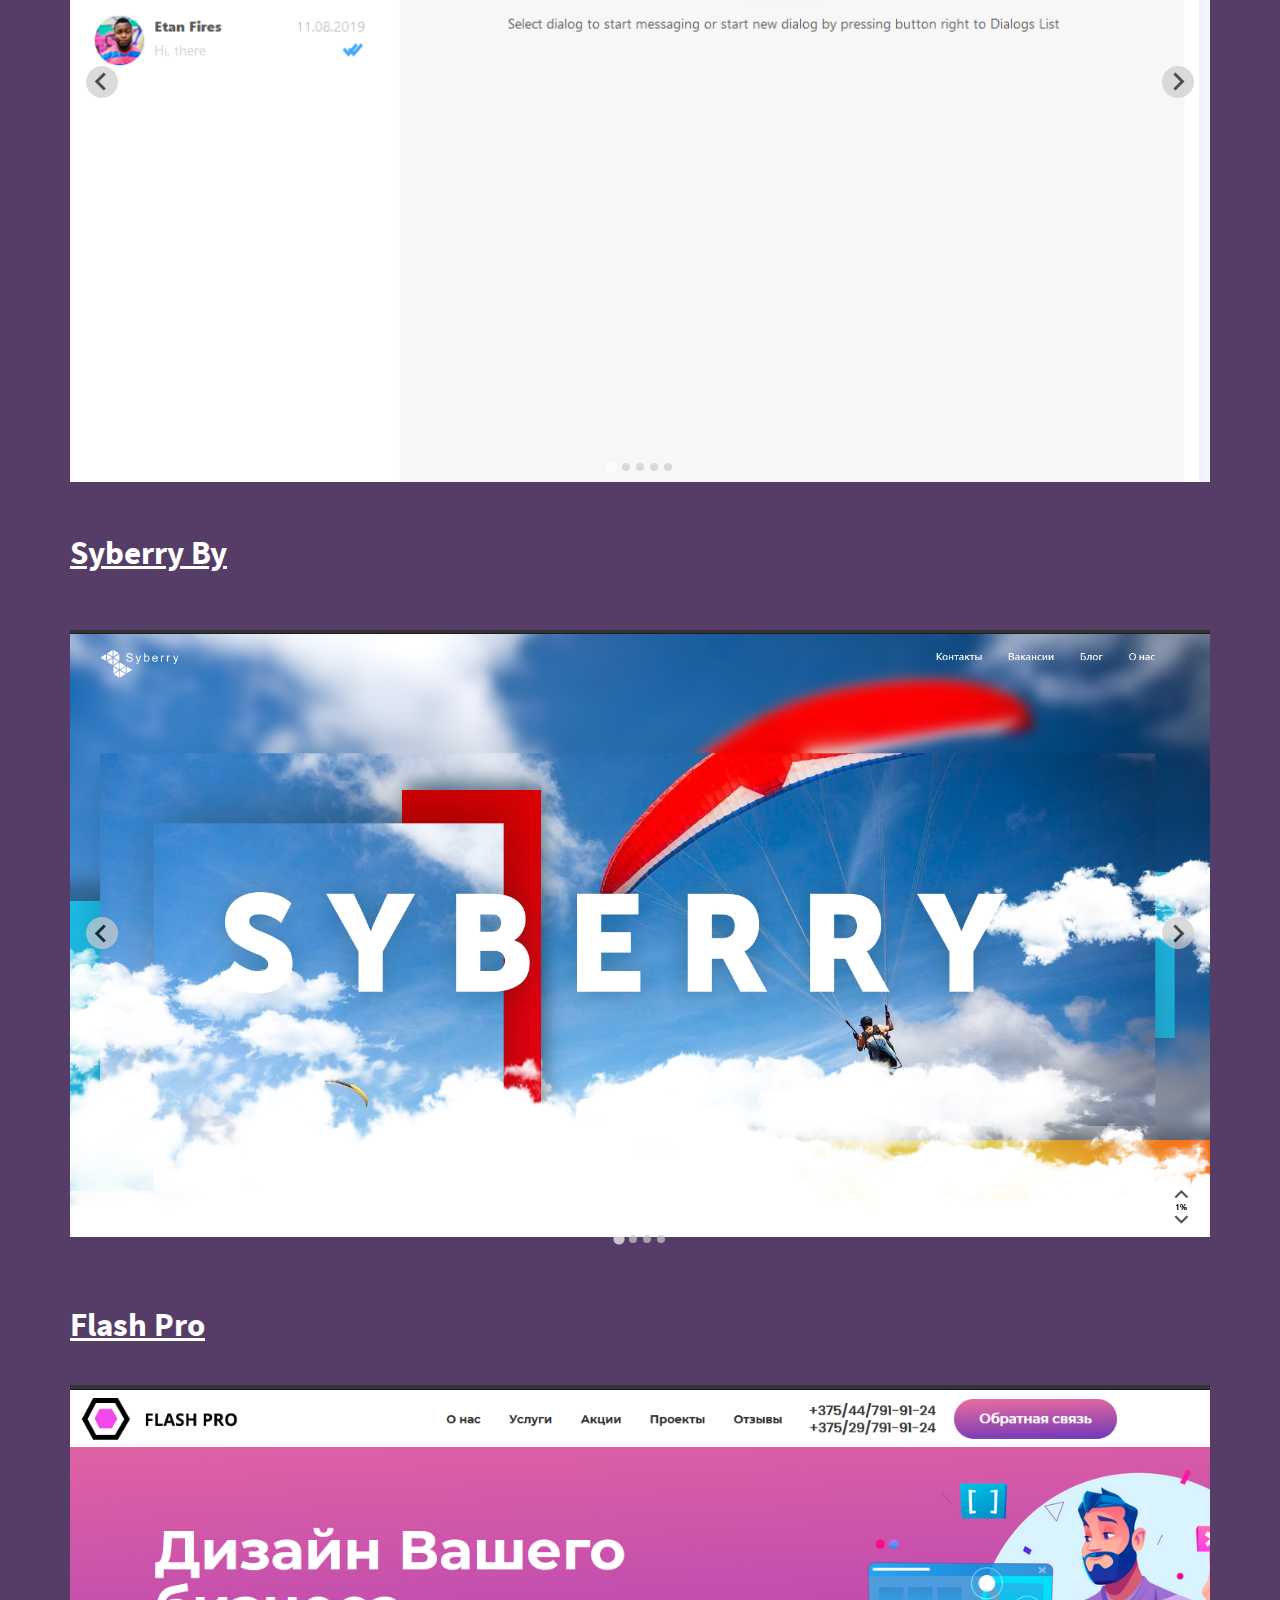
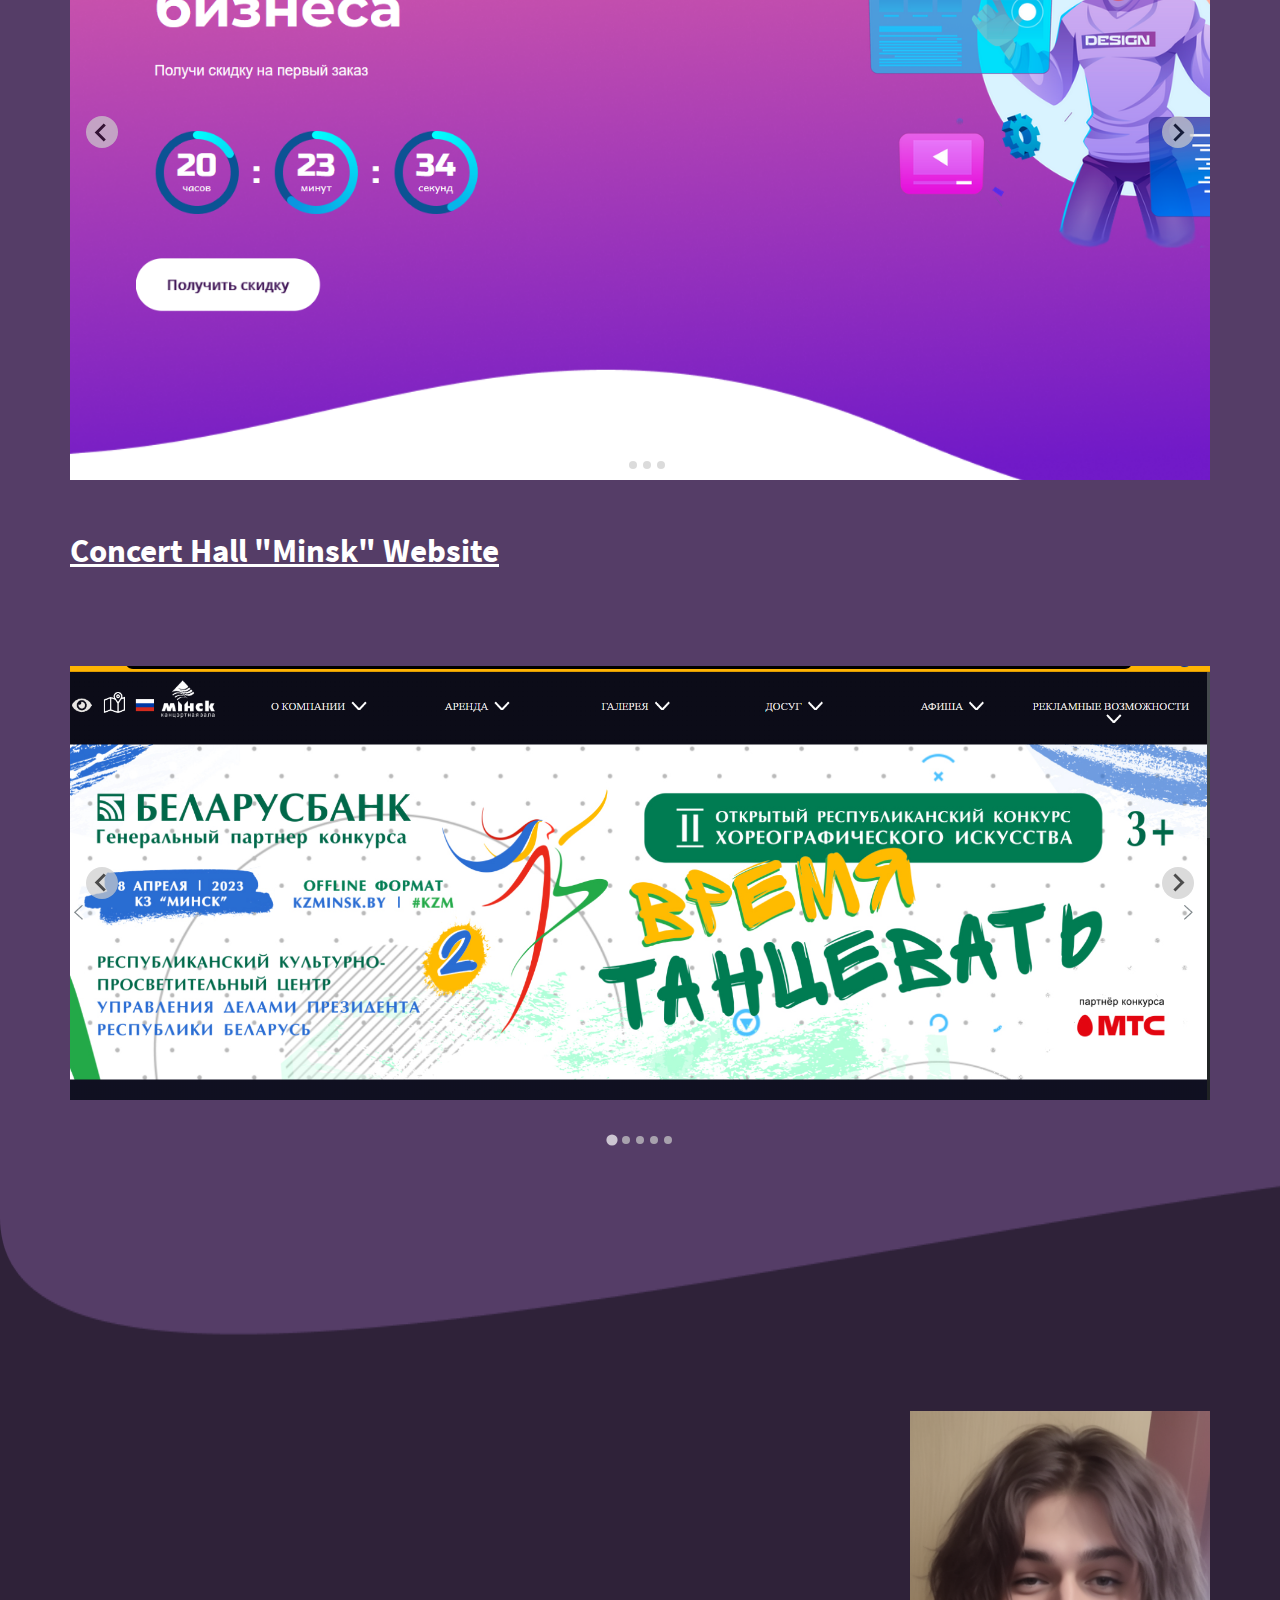
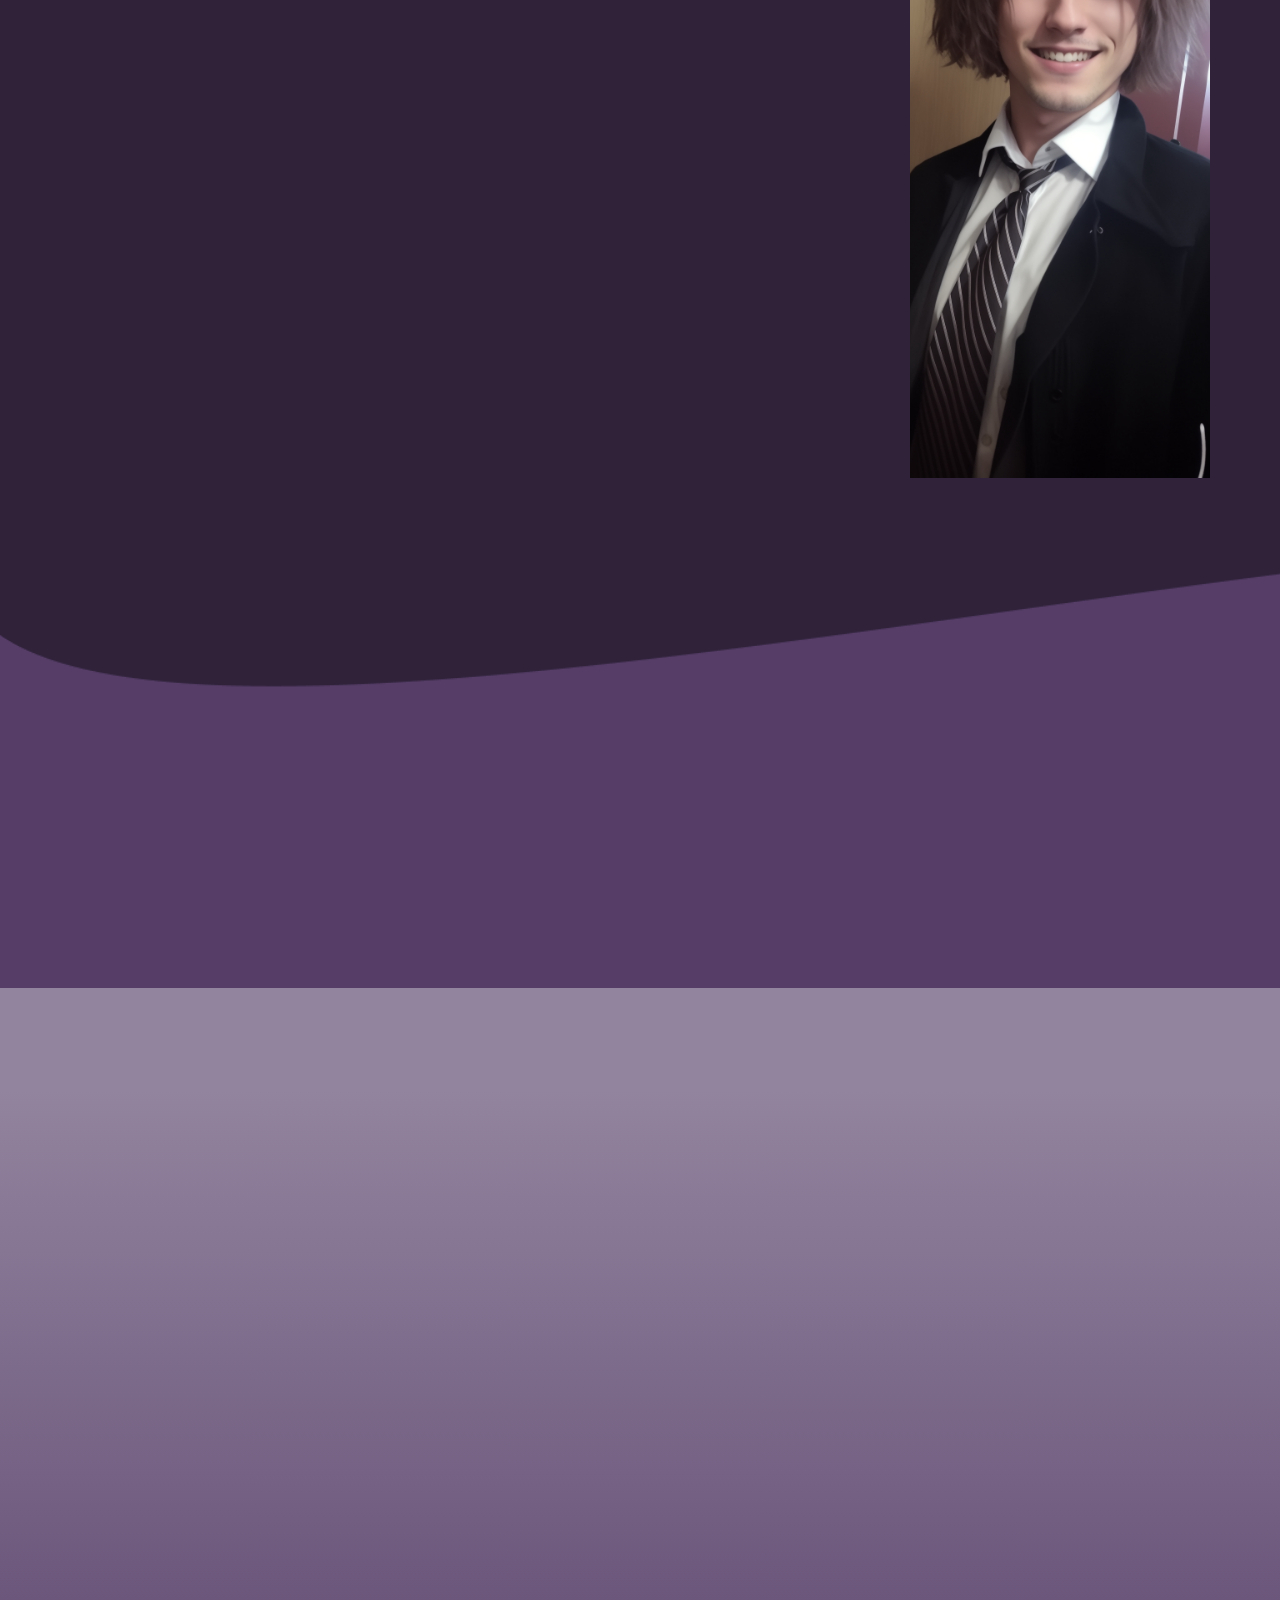
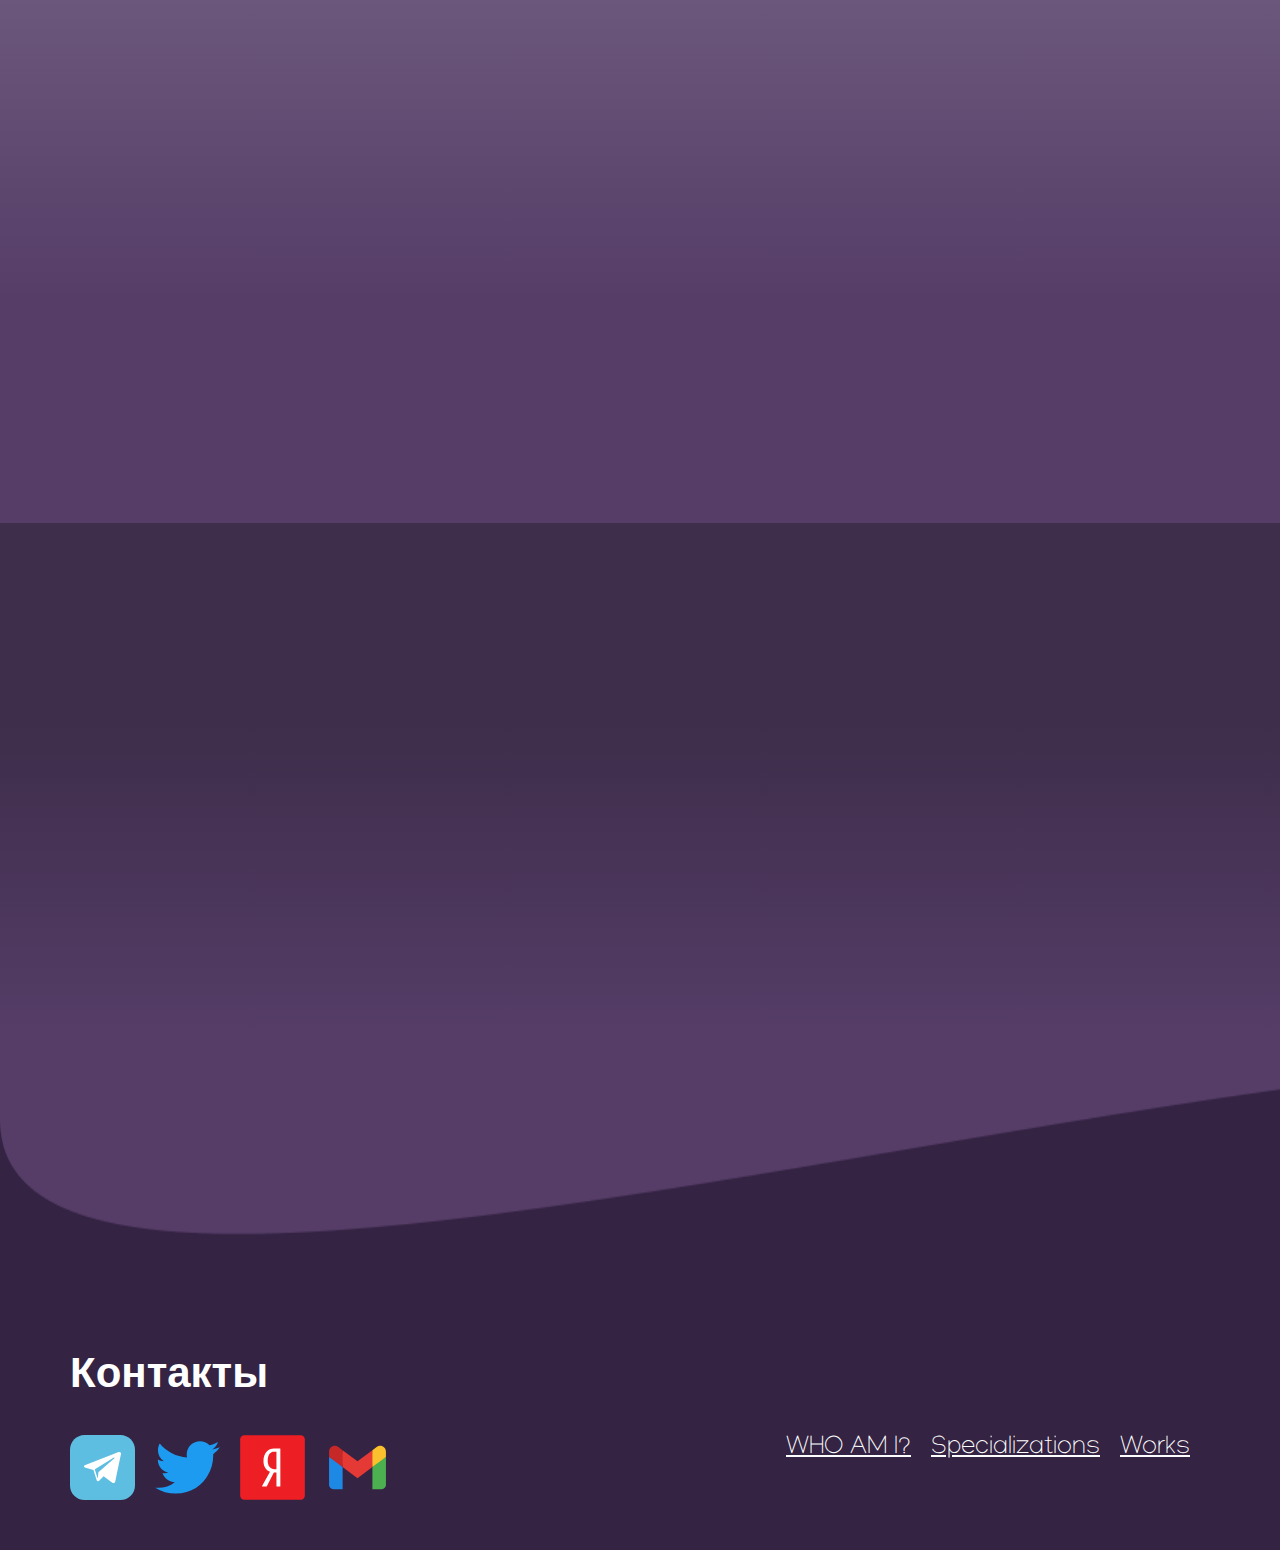
==== commit f85496d7: "Update contacts" ====
--- a/index-en.html
+++ b/index-en.html
@@ -258,8 +258,8 @@
                         <a href="https://t.me/dedretrowave" class="footer-contacts__link">
                             <img src="assets/img/telegram.svg" alt="" class="footer-contacts__icon">
                         </a>
-                        <a href="https://www.instagram.com/dedretrowave/" class="footer-contacts__link">
-                            <img src="assets/img/instagram.svg" alt="" class="footer-contacts__icon">
+                        <a href="https://www.twitter.com/dedretrowave/" class="footer-contacts__link">
+                            <img src="assets/img/twitter.svg" alt="" class="footer-contacts__icon">
                         </a>
                         <a href="mailto:pvrvd0x-mail@yandex.ru" class="footer-contacts__link">
                             <img src="assets/img/yandex-mail.svg" alt="" class="footer-contacts__icon">
